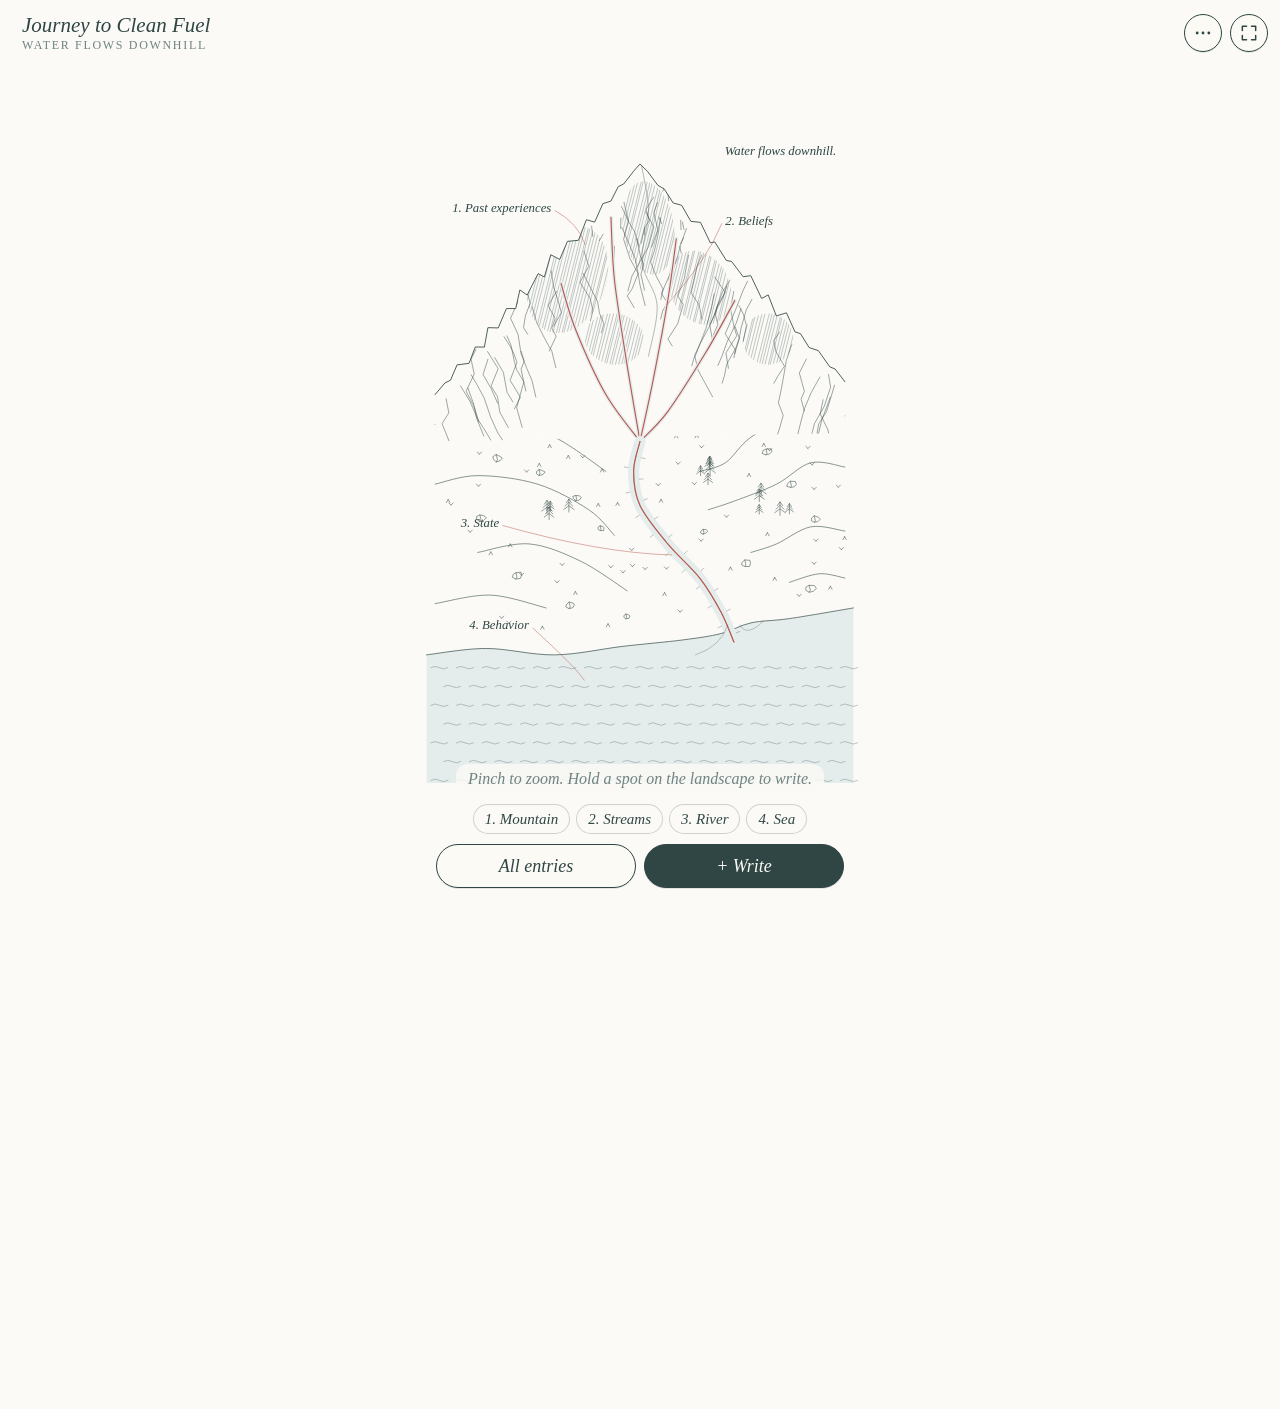
==== journey/index.html @ a3e9f29a "Add Journey to Clean Fuel: zoomable landscape journal for uncovering dirty fuel A new iPhone web app" ====
<!doctype html>
<html lang="en">
<head>
<meta charset="utf-8">
<meta name="viewport" content="width=device-width, initial-scale=1, maximum-scale=1, viewport-fit=cover, user-scalable=no">
<title>Journey to Clean Fuel</title>
<meta name="description" content="One landscape: a mountain, the streams, the river, the sea. Zoom in, write what is really driving you, zoom back out.">
<meta name="apple-mobile-web-app-capable" content="yes">
<meta name="mobile-web-app-capable" content="yes">
<meta name="apple-mobile-web-app-status-bar-style" content="default">
<meta name="apple-mobile-web-app-title" content="Clean Fuel">
<meta name="theme-color" content="#fbfaf6">
<link rel="manifest" href="manifest.webmanifest">
<link rel="apple-touch-icon" href="icons/icon-180.png">
<link rel="icon" type="image/png" href="icons/icon-192.png">
<style>
  :root {
    --paper: #fbfaf6;
    --ink: #2f4644;
    --ink-soft: #6f8382;
    --line: rgba(47,70,68,.22);
    --red: #b7584e;
    --teal: #3f8a86;
    --sea: #e4ecec;
    --card: rgba(251,250,246,.92);
    --safe-top: env(safe-area-inset-top, 0px);
    --safe-bottom: env(safe-area-inset-bottom, 0px);
    --serif: "Iowan Old Style", "Palatino Linotype", Palatino, "Book Antiqua", Georgia, "Times New Roman", serif;
    --ui: -apple-system, BlinkMacSystemFont, "SF Pro Text", "Segoe UI", Roboto, Helvetica, Arial, sans-serif;
  }
  * { box-sizing: border-box; -webkit-tap-highlight-color: transparent; }
  html, body { margin: 0; height: 100%; overflow: hidden; }
  body {
    background: var(--paper); color: var(--ink);
    font: 15px/1.35 var(--ui);
    -webkit-font-smoothing: antialiased;
    overscroll-behavior: none;
    position: fixed; inset: 0;
    -webkit-user-select: none; user-select: none;
    -webkit-touch-callout: none;
  }
  button { font: inherit; color: inherit; background: none; border: 0; padding: 0; cursor: pointer; }
  textarea, input { font: inherit; color: inherit; -webkit-user-select: text; user-select: text; }
  .hide { display: none !important; }

  /* ---------- Scene ---------- */
  #scene {
    position: absolute; inset: 0; width: 100%; height: 100%; display: block;
    touch-action: none; background: var(--paper);
  }
  #scene text { font-family: var(--serif); font-style: italic; fill: var(--ink); }
  #scene .ink { stroke: var(--ink); fill: none; stroke-linecap: round; stroke-linejoin: round; }
  #scene .label { font-size: 30px; }
  #scene .motto { font-size: 30px; }
  #scene .note { cursor: pointer; }
  #scene .note text { font-size: 22px; paint-order: stroke; stroke: var(--paper); stroke-width: 6px; stroke-linejoin: round; }
  #scene .note .leader { stroke: var(--red); fill: none; stroke-width: 1.4; opacity: .8; }
  #scene .note .dot { stroke: var(--ink); stroke-width: 1.6; fill: var(--paper); }
  #scene .note.dirty .dot { fill: var(--red); stroke: var(--red); }
  #scene .note.clean .dot { fill: var(--teal); stroke: var(--teal); }
  #scene .note.lit text { fill: var(--red); }
  #scene .note.lit .dot { r: 9; }
  #scene .note .hit { fill: transparent; stroke: none; }
  #scene .ghost { pointer-events: none; }
  #scene .ghost circle { fill: none; stroke: var(--red); stroke-width: 2; stroke-dasharray: 4 4; }

  /* ---------- Chrome ---------- */
  .top {
    position: absolute; left: 0; right: 0; top: 0; z-index: 5;
    padding: calc(var(--safe-top) + 8px) 12px 8px;
    display: flex; align-items: center; justify-content: space-between; gap: 8px;
    pointer-events: none;
  }
  .top > * { pointer-events: auto; }
  .title {
    font-family: var(--serif); font-style: italic; font-size: 21px; line-height: 1.1; color: var(--ink);
    padding: 6px 10px; border-radius: 10px; background: rgba(251,250,246,.75);
  }
  .title small { display: block; font-size: 12px; font-style: normal; letter-spacing: .14em; text-transform: uppercase; color: var(--ink-soft); margin-top: 2px; }
  .pill {
    display: inline-flex; align-items: center; justify-content: center; gap: 6px;
    height: 38px; padding: 0 14px; border-radius: 19px;
    background: var(--card); border: 1px solid var(--ink);
    font-family: var(--serif); font-style: italic; font-size: 17px; line-height: 1; color: var(--ink);
    box-shadow: 0 1px 0 rgba(47,70,68,.12);
    white-space: nowrap;
  }
  .pill:active { transform: translateY(1px); }
  .pill.round { width: 38px; padding: 0; }
  .pill svg { width: 20px; height: 20px; display: block; }
  .pill.primary { background: var(--ink); color: var(--paper); }
  .pill.red { background: var(--red); border-color: var(--red); color: #fff; }
  .right { display: flex; gap: 8px; }

  .bottom {
    position: absolute; left: 0; right: 0; bottom: 0; z-index: 5;
    padding: 8px 12px calc(var(--safe-bottom) + 12px);
    display: flex; flex-direction: column; gap: 10px; align-items: center;
    pointer-events: none;
  }
  .bottom > * { pointer-events: auto; }
  .hint {
    font-family: var(--serif); font-style: italic; font-size: 16px; color: var(--ink-soft);
    background: rgba(251,250,246,.85); padding: 4px 12px; border-radius: 12px; pointer-events: none;
    text-align: center; transition: opacity .3s;
  }
  .hint.red { color: var(--red); }
  .levels { display: flex; gap: 6px; }
  .levels button {
    height: 30px; padding: 0 11px; border-radius: 15px; border: 1px solid var(--line);
    background: var(--card); font-family: var(--serif); font-style: italic; font-size: 15px; color: var(--ink);
  }
  .levels button:active { background: var(--sea); }
  .row { display: flex; gap: 8px; width: 100%; justify-content: center; }
  .pill.wide { flex: 1; max-width: 200px; height: 44px; border-radius: 22px; font-size: 18px; }

  /* Floating "write here" bubble */
  .bubble {
    position: absolute; z-index: 4; transform: translate(-50%, -100%);
    margin-top: -12px; display: none;
  }
  .bubble.show { display: block; }
  .bubble .pill { height: 36px; }

  /* ---------- Sheets ---------- */
  .backdrop { position: absolute; inset: 0; z-index: 10; background: rgba(47,70,68,.28); display: none; }
  .backdrop.open { display: block; }
  .sheet {
    position: absolute; left: 0; right: 0; z-index: 11;
    background: var(--paper); border-top: 1px solid var(--ink);
    border-radius: 20px 20px 0 0;
    padding: 14px 16px calc(var(--safe-bottom) + 16px);
    bottom: var(--kb, 0px);
    transform: translateY(105%); transition: transform .28s cubic-bezier(.2,.8,.2,1), visibility 0s .3s;
    visibility: hidden; pointer-events: none;
    max-height: 86%; overflow: auto; -webkit-overflow-scrolling: touch;
  }
  .sheet.open { transform: none; visibility: visible; pointer-events: auto; transition: transform .28s cubic-bezier(.2,.8,.2,1); }
  .sheet h2 { font-family: var(--serif); font-style: italic; font-weight: 400; font-size: 26px; margin: 0 0 2px; }
  .sheet .sub { color: var(--ink-soft); margin: 0 0 12px; font-size: 14px; }
  .prompt {
    display: flex; gap: 8px; align-items: flex-start;
    background: var(--sea); border-radius: 12px; padding: 10px 12px; margin-bottom: 10px;
    font-family: var(--serif); font-style: italic; font-size: 18px; line-height: 1.25;
  }
  .prompt span { flex: 1; }
  .prompt button { font-size: 20px; line-height: 1; padding: 0 2px; color: var(--ink-soft); font-style: normal; }
  .sheet textarea {
    width: 100%; border: 1px solid var(--ink); border-radius: 12px; background: #fff;
    padding: 10px 12px; font-family: var(--serif); font-style: italic; font-size: 20px; line-height: 1.3;
    min-height: 120px; outline: none; resize: none;
  }
  .sheet textarea:focus { border-color: var(--red); }
  .seg { display: flex; gap: 6px; margin-top: 10px; flex-wrap: wrap; }
  .seg button {
    flex: 1 1 auto; border: 1px solid var(--line); border-radius: 12px; padding: 8px 6px;
    font-family: var(--serif); font-style: italic; font-size: 15px; color: var(--ink-soft); background: #fff;
  }
  .seg button small { display: block; font-size: 11px; font-style: normal; letter-spacing: .08em; text-transform: uppercase; }
  .seg button.on { border-color: var(--ink); color: var(--ink); background: var(--sea); }
  .seg button.on.dirty { background: var(--red); border-color: var(--red); color: #fff; }
  .seg button.on.clean { background: var(--teal); border-color: var(--teal); color: #fff; }
  .seglabel { font-size: 12px; letter-spacing: .1em; text-transform: uppercase; color: var(--ink-soft); margin-top: 12px; }
  .sheet .actions { display: flex; gap: 8px; margin-top: 14px; }
  .sheet .actions .pill { flex: 1; height: 44px; border-radius: 22px; }
  .sheet .danger { color: var(--red); border-color: var(--red); flex: 0 0 auto !important; padding: 0 16px; }

  .notes-list { list-style: none; margin: 0; padding: 0; }
  .notes-list li { border-bottom: 1px solid var(--line); }
  .notes-list button { display: flex; gap: 10px; width: 100%; text-align: left; padding: 10px 0; align-items: flex-start; }
  .notes-list .dot { width: 10px; height: 10px; border-radius: 5px; margin-top: 7px; flex: 0 0 auto; border: 1.5px solid var(--ink); }
  .notes-list .dot.dirty { background: var(--red); border-color: var(--red); }
  .notes-list .dot.clean { background: var(--teal); border-color: var(--teal); }
  .notes-list .t { font-family: var(--serif); font-style: italic; font-size: 18px; line-height: 1.25; white-space: pre-wrap; }
  .notes-list .m { font-size: 12px; color: var(--ink-soft); margin-top: 2px; }
  .empty { color: var(--ink-soft); padding: 20px 0; text-align: center; font-family: var(--serif); font-style: italic; font-size: 18px; }
  .menu button.item { display: block; width: 100%; text-align: left; padding: 14px 4px; font-size: 17px; border-bottom: 1px solid var(--line); }
  .menu button.item:last-of-type { border-bottom: 0; }

  .signs label { display: flex; gap: 12px; align-items: flex-start; padding: 12px 0; border-bottom: 1px solid var(--line); font-size: 15px; line-height: 1.35; }
  .signs input { width: 22px; height: 22px; margin: 1px 0 0; flex: 0 0 auto; accent-color: var(--red); }
  .signs .score { font-family: var(--serif); font-style: italic; font-size: 22px; margin: 12px 0 2px; }
  .how p { margin: 0 0 10px; line-height: 1.45; }
  .how b { font-weight: 600; }
</style>
</head>
<body>

<svg id="scene" xmlns="http://www.w3.org/2000/svg" preserveAspectRatio="none"></svg>

<div class="top">
  <div class="title">Journey to Clean Fuel<small>Water flows downhill</small></div>
  <div class="right">
    <button class="pill round" id="btnMenu" aria-label="More">
      <svg viewBox="0 0 24 24" fill="currentColor"><circle cx="5" cy="12" r="1.7"/><circle cx="12" cy="12" r="1.7"/><circle cx="19" cy="12" r="1.7"/></svg>
    </button>
    <button class="pill round" id="btnFit" aria-label="Zoom out to the whole landscape">
      <svg viewBox="0 0 24 24" fill="none" stroke="currentColor" stroke-width="1.8" stroke-linecap="round" stroke-linejoin="round"><path d="M9 4H4v5M15 4h5v5M9 20H4v-5M15 20h5v-5"/></svg>
    </button>
  </div>
</div>

<div class="bubble" id="bubble"><button class="pill red" id="bubbleWrite">+ Write here</button></div>

<div class="bottom">
  <div class="hint" id="hint">Pinch to zoom. Hold a spot to write there.</div>
  <div class="levels">
    <button data-go="past">1. Mountain</button>
    <button data-go="belief">2. Streams</button>
    <button data-go="state">3. River</button>
    <button data-go="behavior">4. Sea</button>
  </div>
  <div class="row">
    <button class="pill wide" id="btnList">All entries</button>
    <button class="pill wide primary" id="btnAdd">+ Write</button>
  </div>
</div>

<div class="backdrop" id="backdrop"></div>

<!-- Note sheet -->
<div class="sheet" id="noteSheet">
  <h2 id="noteTitle">New entry</h2>
  <p class="sub" id="noteSub"></p>
  <div class="prompt"><span id="promptText"></span><button id="promptNext" aria-label="Another question">↻</button></div>
  <textarea id="noteText" placeholder="Write what is really going on…" rows="4"></textarea>
  <div class="seglabel">Which level is this?</div>
  <div class="seg" id="levelSeg">
    <button data-level="past">Mountain<small>Past</small></button>
    <button data-level="belief">Stream<small>Belief</small></button>
    <button data-level="state">River<small>State</small></button>
    <button data-level="behavior">Sea<small>Behavior</small></button>
  </div>
  <div class="seglabel">What kind of fuel?</div>
  <div class="seg" id="fuelSeg">
    <button data-fuel="dirty" class="dirty">Dirty</button>
    <button data-fuel="clean" class="clean">Clean</button>
    <button data-fuel="">Not sure yet</button>
  </div>
  <div class="actions">
    <button class="pill danger hide" id="noteDelete">Delete</button>
    <button class="pill" id="noteCancel">Cancel</button>
    <button class="pill primary" id="noteSave">Save</button>
  </div>
</div>

<!-- All entries -->
<div class="sheet" id="listSheet">
  <h2>All entries</h2>
  <p class="sub">Newest first. Tap one to zoom to it on the landscape.</p>
  <ul class="notes-list" id="notesList"></ul>
</div>

<!-- Six signs -->
<div class="sheet signs" id="signsSheet">
  <h2>Six signs of dirty fuel</h2>
  <p class="sub">Be honest. Nobody is watching.</p>
  <div id="signsList"></div>
  <div class="score" id="signsScore"></div>
  <p class="sub">Forget the number. One of these hitting hard can matter more than four hitting slightly. Ask yourself: am I running on dirty fuel? Notice the first answer that comes up.</p>
</div>

<!-- How to use -->
<div class="sheet how" id="howSheet">
  <h2>How this works</h2>
  <p>This is one landscape. <b>Water flows downhill.</b></p>
  <p><b>1. The mountain</b> is your past experiences, as they live in you now. The highest points are childhood.</p>
  <p><b>2. The streams</b> are your beliefs: the conclusions a younger you drew about what you are worth, what is safe, and what you must do to deserve love, respect, approval or security.</p>
  <p><b>3. The river</b> is your state: how it actually feels, day to day, to be you.</p>
  <p><b>4. The sea</b> is your behavior: what the fuel makes you do, and what you can never quite make yourself do.</p>
  <p>Most people stand by the sea with a bucket. Deeper change happens upstream. Start where you feel it (the river), then trace it up to the belief, then to the moment on the mountain where that belief first made sense.</p>
  <p><b>Using the app:</b> pinch to zoom, drag to look around, hold a spot to write there. Tap an entry to edit it. Tap 1, 2, 3, 4 at the bottom to fly to each level. Everything stays on your phone.</p>
</div>

<!-- Menu -->
<div class="sheet menu" id="menuSheet">
  <h2>Journey to Clean Fuel</h2>
  <button class="item" id="menuSigns">Six signs check-in</button>
  <button class="item" id="menuHow">How this works</button>
  <button class="item" id="menuBackup">Back up entries to a file</button>
  <button class="item" id="menuRestore">Restore from a backup</button>
  <button class="item" id="menuReset">Clear the landscape</button>
  <input type="file" id="restoreFile" accept="application/json,.json" class="hide">
</div>

<script>
(() => {
  'use strict';
  const $ = id => document.getElementById(id);
  const NS = 'http://www.w3.org/2000/svg';
  const svg = $('scene');
  const KEY = 'journey-clean-fuel-v1';
  const W = 1000, H = 1600;   // scene units

  // ---------- Content ----------
  const LEVELS = {
    past:     { n: 1, name: 'Past experiences', place: 'On the mountain' },
    belief:   { n: 2, name: 'Beliefs',          place: 'In a stream' },
    state:    { n: 3, name: 'State',            place: 'In the river' },
    behavior: { n: 4, name: 'Behavior',         place: 'In the sea' }
  };
  const PROMPTS = {
    past: [
      'What happened? Just the facts, the way a camera would have seen it.',
      'What did the younger you decide that moment meant?',
      'Who was there, and what did you need from them?',
      'In your home, what kind of person got the most safety, praise or connection?',
      'When did achievement first become the thing that got you noticed?',
      'What did you have to become when things felt unstable?',
      'What did that moment seem to say about you?'
    ],
    belief: [
      'Finish the sentence: I am only worthy when…',
      'What rule did you learn about how to stay safe?',
      'What do you believe you have to do to deserve love or respect?',
      'Finish the sentence: If I stop, then…',
      'Which feels true in your body: my value is what I produce, being impressive is safer than being me, if I am not in control I am not safe, love is something I earn?',
      'Where did this belief first make sense? Follow it up the mountain.',
      'Is this a fact, or a conclusion a child drew?'
    ],
    state: [
      'How does it actually feel right now? Where does it live in your body?',
      'What water are you standing in today: pressure, anxiety, shame, flatness, drive?',
      'Did your mood follow your results today?',
      'Could you switch off? What kept running?',
      'Someone in your world won this week. What happened in your chest?',
      'What feeling are you working hard not to feel?',
      'If you stopped fighting this feeling and let it be here, what would it do?'
    ],
    behavior: [
      'What did the fuel make you do today?',
      'What did you avoid by being productive?',
      'What did you do today that you did not need to do?',
      'What could you never quite make yourself do?',
      'You hit a target. How long did it feel good for, and what did you do next?',
      'What would you have done differently if you already felt enough?',
      'Which belief upstream is this behavior protecting?'
    ]
  };
  const SIGNS = [
    'My emotional state is heavily dictated by my external results.',
    'I find it really difficult to psychologically switch off.',
    'I self-sabotage through productive procrastination.',
    'Achievement never creates deep, lasting satisfaction. The goalposts move.',
    'Other people’s success makes something in me tighten.',
    'There is an underlying sense of emptiness despite the success.'
  ];

  // ---------- State ----------
  let data = load();
  function load() {
    try {
      const d = JSON.parse(localStorage.getItem(KEY) || 'null');
      if (d && Array.isArray(d.notes)) return d;
    } catch (e) {}
    return { notes: [], signs: [] };
  }
  function save() { try { localStorage.setItem(KEY, JSON.stringify(data)); } catch (e) {} }
  const uid = () => Date.now().toString(36) + Math.random().toString(36).slice(2, 7);

  // ---------- Helpers ----------
  function el(name, attrs, parent) {
    const e = document.createElementNS(NS, name);
    for (const k in attrs) e.setAttribute(k, attrs[k]);
    if (parent) parent.appendChild(e);
    return e;
  }
  function rng(seed) { // mulberry32
    let a = seed >>> 0;
    return () => { a |= 0; a = a + 0x6D2B79F5 | 0; let t = Math.imul(a ^ a >>> 15, 1 | a); t = t + Math.imul(t ^ t >>> 7, 61 | t) ^ t; return ((t ^ t >>> 14) >>> 0) / 4294967296; };
  }
  const R = rng(20261101);
  const rand = (a, b) => a + (b - a) * R();
  const f1 = n => Math.round(n * 10) / 10;
  // Catmull-Rom spline through points -> smooth cubic path
  function spline(pts) {
    if (pts.length < 2) return '';
    let d = `M${f1(pts[0][0])} ${f1(pts[0][1])}`;
    for (let i = 0; i < pts.length - 1; i++) {
      const p0 = pts[i - 1] || pts[i], p1 = pts[i], p2 = pts[i + 1], p3 = pts[i + 2] || p2;
      const c1 = [p1[0] + (p2[0] - p0[0]) / 6, p1[1] + (p2[1] - p0[1]) / 6];
      const c2 = [p2[0] - (p3[0] - p1[0]) / 6, p2[1] - (p3[1] - p1[1]) / 6];
      d += ` C${f1(c1[0])} ${f1(c1[1])} ${f1(c2[0])} ${f1(c2[1])} ${f1(p2[0])} ${f1(p2[1])}`;
    }
    return d;
  }
  const poly = pts => pts.map((p, i) => (i ? 'L' : 'M') + f1(p[0]) + ' ' + f1(p[1])).join('');
  function inPoly(x, y, pts) {
    let inside = false;
    for (let i = 0, j = pts.length - 1; i < pts.length; j = i++) {
      const xi = pts[i][0], yi = pts[i][1], xj = pts[j][0], yj = pts[j][1];
      if ((yi > y) !== (yj > y) && x < (xj - xi) * (y - yi) / (yj - yi) + xi) inside = !inside;
    }
    return inside;
  }

  // ---------- Geometry of the landscape ----------
  const PEAK = [500, 150];
  const L_FOOT = [20, 690], R_FOOT = [980, 660];
  function ridge(a, b, n, amp) {
    const pts = [a];
    for (let i = 1; i < n; i++) {
      const t = i / n;
      const x = a[0] + (b[0] - a[0]) * t, y = a[1] + (b[1] - a[1]) * t;
      const j = (i % 2 ? -1 : 1) * rand(amp * .3, amp) * (0.4 + 0.6 * Math.sin(Math.PI * t));
      pts.push([x + rand(-6, 6), y + j]);
    }
    pts.push(b);
    return pts;
  }
  const leftRidge = ridge(L_FOOT, PEAK, 26, 18);
  const rightRidge = ridge(PEAK, R_FOOT, 24, 18);
  const mountain = leftRidge.concat(rightRidge.slice(1));
  const mountainPoly = mountain.concat([[980, 780], [20, 800]]);

  const CONF = [500, 800];
  const STREAMS = [
    [[315, 430], [350, 540], [420, 690], CONF],
    [[432, 275], [440, 420], [468, 610], CONF],
    [[585, 325], [565, 470], [530, 660], CONF],
    [[722, 470], [655, 590], [565, 730], CONF]
  ];
  const RIVER = [CONF, [485, 870], [500, 950], [565, 1040], [640, 1120], [690, 1200], [720, 1270]];
  const SHORE = [[0, 1300], [140, 1285], [300, 1300], [460, 1280], [600, 1265], [690, 1250], [760, 1225], [850, 1215], [1000, 1190]];
  const seaPoly = SHORE.concat([[1000, H], [0, H]]);

  // sampled points for distance tests
  function samplePath(d, n) {
    const p = el('path', { d });
    const len = p.getTotalLength(), out = [];
    for (let i = 0; i <= n; i++) { const q = p.getPointAtLength(len * i / n); out.push([q.x, q.y]); }
    return out;
  }
  function distToPts(x, y, pts) {
    let m = 1e9;
    for (const p of pts) { const d = Math.hypot(p[0] - x, p[1] - y); if (d < m) m = d; }
    return m;
  }
  let streamPts = [], riverPts = [];

  function levelAt(x, y) {
    if (inPoly(x, y, seaPoly)) return 'behavior';
    const ds = distToPts(x, y, streamPts), dr = distToPts(x, y, riverPts);
    if (dr < 70 && dr <= ds) return 'state';
    if (ds < 60) return 'belief';
    if (inPoly(x, y, mountainPoly)) return 'past';
    if (y > 1100) return 'behavior';
    return dr < ds ? 'state' : 'belief';
  }

  // ---------- Draw the landscape ----------
  const gWorld = el('g', { id: 'world' }, svg);
  const gLand = el('g', {}, gWorld);
  const gNotes = el('g', { id: 'notes' }, gWorld);
  const gGhost = el('g', { class: 'ghost' }, gWorld);

  function drawLandscape() {
    const defs = el('defs', {}, gLand);
    const clip = el('clipPath', { id: 'mclip' }, defs);
    el('path', { d: poly(mountainPoly) + 'Z' }, clip);

    // Sea
    el('path', { d: spline(SHORE) + ` L${W} ${H} L0 ${H} Z`, fill: 'var(--sea)', stroke: 'none' }, gLand);
    el('path', { d: spline(SHORE), class: 'ink', 'stroke-width': 1.6 }, gLand);
    const gw = el('g', { class: 'ink', 'stroke-width': 1.1, opacity: .6 }, gLand);
    for (let y = 1330; y < H; y += 44) {
      for (let x = ((y / 44) | 0) % 2 ? 40 : 10; x < W; x += 60) {
        if (y < 1320 || inPoly(x + 20, y, seaPoly)) el('path', { d: `M${x} ${y} q10 -6 20 0 t20 0` }, gw);
      }
    }

    // Foothill contours
    const gc = el('g', { class: 'ink', 'stroke-width': 1.3 }, gLand);
    const contours = [
      [[20, 760], [160, 740], [300, 790], [420, 870]],
      [[20, 900], [120, 880], [260, 900], [380, 960], [440, 1020]],
      [[120, 1060], [240, 1040], [360, 1080], [470, 1150]],
      [[20, 1180], [150, 1160], [280, 1190]],
      [[980, 740], [860, 740], [760, 790], [700, 850], [640, 870]],
      [[980, 860], [900, 850], [820, 900], [720, 940], [660, 960]],
      [[980, 1010], [900, 1000], [820, 1040], [760, 1060]],
      [[980, 1120], [920, 1110], [850, 1130]]
    ];
    contours.forEach(c => el('path', { d: spline(c) }, gc));

    // Trees, rocks, tufts
    const gd = el('g', { class: 'ink', 'stroke-width': 1.2 }, gLand);
    function tree(x, y, s) {
      el('path', { d: `M${x} ${y} v${-s * 3}` }, gd);
      for (let i = 0; i < 3; i++) {
        const yy = y - s * (0.6 + i * 0.8), w = s * (1.2 - i * 0.3);
        el('path', { d: `M${f1(x - w)} ${f1(yy)} L${x} ${f1(yy - s * 0.9)} L${f1(x + w)} ${f1(yy)}` }, gd);
      }
    }
    function rock(x, y, s) {
      const pts = [];
      for (let i = 0; i < 7; i++) { const a = i / 7 * Math.PI * 2; const r = s * rand(.7, 1.1); pts.push([x + Math.cos(a) * r, y + Math.sin(a) * r * .7]); }
      el('path', { d: poly(pts) + 'Z', fill: 'var(--paper)' }, gd);
      el('path', { d: `M${f1(pts[5][0])} ${f1(pts[5][1])} L${f1(x)} ${f1(y + s * .3)} L${f1(pts[2][0])} ${f1(pts[2][1])}` }, gd);
    }
    function tuft(x, y, up) {
      el('path', { d: up ? `M${x} ${y} l-5 -5 M${x} ${y} l5 -5` : `M${x} ${y} l-4 7 M${x} ${y} l4 7` }, gd);
    }
    const clusters = [[110, 760, 9], [220, 740, 7], [860, 700, 8], [920, 730, 6], [640, 880, 5], [300, 980, 4], [820, 950, 5]];
    clusters.forEach(([cx, cy, n]) => { for (let i = 0; i < n; i++) tree(f1(cx + rand(-45, 45)), f1(cy + rand(-24, 24)), rand(7, 11)); });
    const rockSpots = [[160, 830], [250, 870], [340, 940], [410, 1010], [120, 980], [200, 1120], [330, 1180], [480, 1210], [780, 820], [860, 900], [920, 980], [760, 1090], [880, 1150], [640, 1010]];
    rockSpots.forEach(([x, y]) => rock(x + rand(-20, 20), y + rand(-10, 10), rand(8, 13)));
    for (let i = 0; i < 70; i++) {
      const x = rand(20, 980), y = rand(720, 1240);
      if (inPoly(x, y, seaPoly) || distToPts(x, y, riverPts) < 40) continue;
      tuft(f1(x), f1(y), R() > .35);
    }

    // Mountain body (white fill hides what is behind it)
    const gm = el('g', { 'clip-path': 'url(#mclip)' }, gLand);
    el('path', { d: poly(mountainPoly) + 'Z', fill: 'var(--paper)', stroke: 'none' }, gm);
    // hatching patches on the faces
    const patches = [
      { cx: 330, cy: 420, rx: 90, ry: 130, rot: 20 },
      { cx: 520, cy: 300, rx: 60, ry: 110, rot: -8 },
      { cx: 640, cy: 440, rx: 70, ry: 90, rot: -25 },
      { cx: 440, cy: 560, rx: 70, ry: 60, rot: 10 },
      { cx: 800, cy: 560, rx: 60, ry: 60, rot: -30 }
    ];
    patches.forEach((p, i) => {
      const id = 'hp' + i;
      const c = el('clipPath', { id }, defs);
      el('ellipse', { cx: p.cx, cy: p.cy, rx: p.rx, ry: p.ry, transform: `rotate(${p.rot} ${p.cx} ${p.cy})` }, c);
      const g = el('g', { 'clip-path': `url(#${id})`, class: 'ink', 'stroke-width': .9, opacity: .75 }, gm);
      const span = Math.max(p.rx, p.ry) * 1.4;
      for (let x = p.cx - span; x < p.cx + span; x += 7) {
        const dx = rand(-2, 2);
        el('line', { x1: f1(x + dx), y1: f1(p.cy - span), x2: f1(x + dx - span * .5), y2: f1(p.cy + span) }, g);
      }
    });
    // rock facet lines
    const gf = el('g', { class: 'ink', 'stroke-width': 1.1 }, gm);
    for (let i = 0; i < 46; i++) {
      const side = R() > .5 ? 1 : -1;
      const t = rand(.05, .95);
      const base = side < 0 ? leftRidge : rightRidge;
      const idx = Math.min(base.length - 1, Math.floor(t * base.length));
      let x = base[idx][0] + rand(-30, 30), y = base[idx][1] + rand(10, 120);
      const pts = [[x, y]];
      const steps = 2 + Math.floor(rand(1, 6));
      for (let s = 0; s < steps; s++) {
        const ang = Math.PI / 2 + side * rand(.15, .6) * (R() > .25 ? 1 : -1);
        const len = rand(18, 48);
        x += Math.cos(ang) * len; y += Math.sin(ang) * len;
        pts.push([x, y]);
      }
      el('path', { d: poly(pts) }, gf);
    }
    // short near-peak strokes
    for (let i = 0; i < 18; i++) {
      const x = PEAK[0] + rand(-120, 120), y = PEAK[1] + rand(30, 200);
      el('path', { d: `M${f1(x)} ${f1(y)} l${f1(rand(-14, 14))} ${f1(rand(10, 26))}` }, gf);
    }
    // outline
    el('path', { d: poly(mountain), class: 'ink', 'stroke-width': 2 }, gLand);
    // secondary ridge from peak down the front
    el('path', { d: spline([[PEAK[0] + 4, PEAK[1] + 6], [520, 260], [505, 380], [540, 480], [520, 600]]), class: 'ink', 'stroke-width': 1.2, opacity: .7 }, gLand);

    // Streams and river: pale bed under a red line
    const gs = el('g', { fill: 'none', 'stroke-linecap': 'round' }, gLand);
    STREAMS.forEach(s => {
      const d = spline(s);
      el('path', { d, stroke: 'var(--sea)', 'stroke-width': 9 }, gs);
      el('path', { d, stroke: 'var(--red)', 'stroke-width': 2.6 }, gs);
    });
    const rd = spline(RIVER);
    el('path', { d: rd, stroke: 'var(--sea)', 'stroke-width': 26 }, gs);
    el('path', { d: rd, stroke: 'var(--ink)', 'stroke-width': 1.3, opacity: .55 }, gs);
    el('path', { d: rd, stroke: 'var(--red)', 'stroke-width': 2.8 }, gs);
    // bank ticks
    const gt = el('g', { class: 'ink', 'stroke-width': 1, opacity: .7 }, gLand);
    const rp = samplePath(rd, 60);
    for (let i = 4; i < rp.length - 2; i += 3) {
      const a = rp[i - 1], b = rp[i + 1];
      const dx = b[0] - a[0], dy = b[1] - a[1], L = Math.hypot(dx, dy) || 1;
      const nx = -dy / L, ny = dx / L;
      const side = i % 2 ? 1 : -1;
      const x = rp[i][0] + nx * 13 * side, y = rp[i][1] + ny * 13 * side;
      el('line', { x1: f1(x), y1: f1(y), x2: f1(x + nx * 9 * side), y2: f1(y + ny * 9 * side) }, gt);
    }
    // mouth widening into the sea
    const m = RIVER[RIVER.length - 1];
    el('path', { d: `M${m[0] - 14} ${m[1] - 40} Q${m[0] - 30} ${m[1] + 10} ${m[0] - 90} ${m[1] + 30}`, class: 'ink', 'stroke-width': 1.2, opacity: .55 }, gLand);
    el('path', { d: `M${m[0] + 14} ${m[1] - 40} Q${m[0] + 30} ${m[1] - 10} ${m[0] + 70} ${m[1] - 50}`, class: 'ink', 'stroke-width': 1.2, opacity: .55 }, gLand);

    // Labels with leader lines
    const gl = el('g', {}, gLand);
    function label(text, x, y, anchor, to, bend) {
      const t = el('text', { x, y, 'text-anchor': anchor, class: 'label' }, gl);
      t.textContent = text;
      const bb = t.getBBox();
      const fromRight = to[0] > bb.x + bb.width / 2;
      const sx = fromRight ? bb.x + bb.width + 8 : bb.x - 8;
      const sy = bb.y + bb.height * .72;
      const mx = (sx + to[0]) / 2 + bend[0], my = (sy + to[1]) / 2 + bend[1];
      el('path', { d: `M${f1(sx)} ${f1(sy)} Q${f1(mx)} ${f1(my)} ${to[0]} ${to[1]}`, stroke: 'var(--red)', fill: 'none', 'stroke-width': 1.3, opacity: .85 }, gl);
    }
    const sp = i => [Math.round(streamPts[i][0]), Math.round(streamPts[i][1])];
    label('1. Past experiences', 60, 262, 'start', [372, 340], [20, -10]);
    label('2. Beliefs', 700, 292, 'start', sp(2 * 41 + 13), [30, -10]);
    label('3. State', 80, 1000, 'start', [Math.round(riverPts[22][0]) - 14, Math.round(riverPts[22][1])], [30, 30]);
    label('4. Behavior', 100, 1240, 'start', [370, 1360], [40, 30]);
    const motto = el('text', { x: 960, y: 128, 'text-anchor': 'end', class: 'motto' }, gl);
    motto.textContent = 'Water flows downhill.';
  }

  // sample streams/river first (needed by levelAt and labels)
  STREAMS.forEach(s => { streamPts = streamPts.concat(samplePath(spline(s), 40)); });
  riverPts = samplePath(spline(RIVER), 40);
  drawLandscape();

  // ---------- Notes on the map ----------
  function wrap(text, max) {
    const words = text.replace(/\s+/g, ' ').trim().split(' ');
    const lines = []; let cur = '';
    for (const w of words) {
      if ((cur + ' ' + w).trim().length > max && cur) { lines.push(cur); cur = w; }
      else cur = (cur + ' ' + w).trim();
      if (lines.length === 3) break;
    }
    if (lines.length < 3 && cur) lines.push(cur);
    const used = lines.join(' ').length;
    if (used < text.replace(/\s+/g, ' ').trim().length) lines[lines.length - 1] = lines[lines.length - 1].replace(/\.*$/, '') + '…';
    return lines;
  }
  function renderNotes() {
    gNotes.innerHTML = '';
    data.notes.forEach(n => {
      const g = el('g', { class: 'note' + (n.fuel ? ' ' + n.fuel : ''), 'data-id': n.id }, gNotes);
      const right = n.x < W * .62;
      const below = n.y < 110;
      const tx = n.x + (right ? 46 : -46), ty = n.y + (below ? 44 : -30);
      const lines = wrap(n.text || '…', 22);
      const t = el('text', { x: f1(tx), y: f1(ty), 'text-anchor': right ? 'start' : 'end' }, g);
      lines.forEach((ln, i) => { const s = el('tspan', { x: f1(tx), dy: i ? 24 : 0 }, t); s.textContent = ln; });
      const ex = right ? tx - 6 : tx + 6, ey = ty - 7;
      el('path', { class: 'leader', d: `M${f1(n.x)} ${f1(n.y)} Q${f1((n.x + ex) / 2 + (right ? -10 : 10))} ${f1(ey + (below ? -8 : 8))} ${f1(ex)} ${f1(ey)}` }, g);
      el('circle', { class: 'dot', cx: n.x, cy: n.y, r: 5.5 }, g);
      // generous invisible hit area
      const bw = Math.max(...lines.map(l => l.length)) * 11 + 20, bh = lines.length * 24 + 16;
      el('rect', { class: 'hit', x: right ? tx - 8 : tx - bw + 8, y: ty - 24, width: bw, height: bh }, g);
      el('circle', { class: 'hit', cx: n.x, cy: n.y, r: 26 }, g);
    });
  }

  // ---------- View: zoom and pan ----------
  const view = { x: 0, y: 0, w: W, h: H };
  let cw = 1, ch = 1;        // css px
  let minScale = .1, maxScale = 6;
  function applyView() { svg.setAttribute('viewBox', `${view.x} ${view.y} ${view.w} ${view.h}`); }
  function scale() { return cw / view.w; }
  function clampView() {
    const s = Math.min(maxScale, Math.max(minScale, scale()));
    view.w = cw / s; view.h = ch / s;
    const mx = view.w * .6, my = view.h * .6;
    view.x = Math.min(W + mx - view.w, Math.max(-mx, view.x));
    view.y = Math.min(H + my - view.h, Math.max(-my, view.y));
  }
  function fitView() {
    const s = Math.min(cw / (W + 40), (ch - 200) / (H + 40));
    return { w: cw / s, h: ch / s, x: (W - cw / s) / 2, y: (H - ch / s) / 2 + 20 };
  }
  function resize() {
    const r = svg.getBoundingClientRect();
    const oldScale = scale(), cx = view.x + view.w / 2, cy = view.y + view.h / 2;
    cw = r.width || 1; ch = r.height || 1;
    minScale = Math.min(cw / (W + 40), (ch - 200) / (H + 40));
    const s = Math.max(minScale, oldScale);
    view.w = cw / s; view.h = ch / s; view.x = cx - view.w / 2; view.y = cy - view.h / 2;
    clampView(); applyView();
  }
  function toScene(px, py) { return [view.x + px / cw * view.w, view.y + py / ch * view.h]; }
  function toScreen(x, y) { return [(x - view.x) / view.w * cw, (y - view.y) / view.h * ch]; }
  function zoomAt(px, py, factor) {
    const [sx, sy] = toScene(px, py);
    const s = Math.min(maxScale, Math.max(minScale, scale() * factor));
    view.w = cw / s; view.h = ch / s;
    view.x = sx - px / cw * view.w; view.y = sy - py / ch * view.h;
    clampView(); applyView();
  }
  let anim = null;
  function flyTo(target, ms) {
    if (anim) cancelAnimationFrame(anim);
    const from = { ...view }, t0 = performance.now();
    const ease = t => 1 - Math.pow(1 - t, 3);
    const step = now => {
      const t = Math.min(1, (now - t0) / (ms || 500)), k = ease(t);
      view.x = from.x + (target.x - from.x) * k; view.y = from.y + (target.y - from.y) * k;
      view.w = from.w + (target.w - from.w) * k; view.h = from.h + (target.h - from.h) * k;
      applyView();
      if (t < 1) anim = requestAnimationFrame(step); else anim = null;
    };
    anim = requestAnimationFrame(step);
  }
  function viewAround(cx, cy, s) {
    s = Math.min(maxScale, Math.max(minScale, s));
    const v = { w: cw / s, h: ch / s }; v.x = cx - v.w / 2; v.y = cy - v.h / 2;
    const mx = v.w * .6, my = v.h * .6;
    v.x = Math.min(W + mx - v.w, Math.max(-mx, v.x)); v.y = Math.min(H + my - v.h, Math.max(-my, v.y));
    return v;
  }
  const REGIONS = {
    past: { cx: 500, cy: 400, z: 1.9 },
    belief: { cx: 520, cy: 580, z: 2.1 },
    state: { cx: 580, cy: 1010, z: 2.3 },
    behavior: { cx: 500, cy: 1380, z: 2.2 }
  };
  function goRegion(k) {
    const r = REGIONS[k];
    flyTo(viewAround(r.cx, r.cy, minScale * r.z), 600);
    hideBubble();
  }

  // ---------- Gestures ----------
  const pointers = new Map();
  let gesture = null, lastTap = { t: 0, x: 0, y: 0 }, pressTimer = null, moved = false;
  let placing = false;

  svg.addEventListener('pointerdown', e => {
    if (e.button !== 0 && e.pointerType === 'mouse') return;
    svg.setPointerCapture(e.pointerId);
    pointers.set(e.pointerId, { x: e.clientX, y: e.clientY, sx: e.clientX, sy: e.clientY, t: performance.now(), target: e.target });
    if (anim) { cancelAnimationFrame(anim); anim = null; }
    moved = false;
    clearTimeout(pressTimer);
    if (pointers.size === 1) {
      gesture = { kind: 'pan', x: e.clientX, y: e.clientY, multi: false };
      pressTimer = setTimeout(() => {
        if (pointers.size === 1 && !moved) {
          const p = pointers.values().next().value;
          if (p.target.closest && p.target.closest('.note')) return;
          if (navigator.vibrate) navigator.vibrate(10);
          gesture.consumed = true;
          const [x, y] = toScene(p.x - svgLeft(), p.y - svgTop());
          openNoteAt(x, y);
        }
      }, 480);
    } else if (pointers.size === 2) {
      const [a, b] = [...pointers.values()];
      gesture = { kind: 'pinch', dist: Math.hypot(a.x - b.x, a.y - b.y), mx: (a.x + b.x) / 2, my: (a.y + b.y) / 2, multi: true };
    }
  });
  const svgLeft = () => 0, svgTop = () => 0;
  svg.addEventListener('pointermove', e => {
    const p = pointers.get(e.pointerId);
    if (!p) return;
    p.x = e.clientX; p.y = e.clientY;
    if (Math.hypot(p.x - p.sx, p.y - p.sy) > 8) { moved = true; clearTimeout(pressTimer); }
    if (!gesture) return;
    if (gesture.kind === 'pan' && pointers.size === 1) {
      const dx = (e.clientX - gesture.x) / scale(), dy = (e.clientY - gesture.y) / scale();
      gesture.x = e.clientX; gesture.y = e.clientY;
      view.x -= dx; view.y -= dy; clampView(); applyView();
      if (moved) hideBubble();
    } else if (gesture.kind === 'pinch' && pointers.size === 2) {
      const [a, b] = [...pointers.values()];
      const dist = Math.hypot(a.x - b.x, a.y - b.y), mx = (a.x + b.x) / 2, my = (a.y + b.y) / 2;
      // pan by midpoint delta, zoom by distance ratio
      view.x -= (mx - gesture.mx) / scale(); view.y -= (my - gesture.my) / scale();
      zoomAt(mx, my, dist / (gesture.dist || dist));
      gesture.dist = dist; gesture.mx = mx; gesture.my = my;
      hideBubble();
    }
  });
  function endPointer(e) {
    const p = pointers.get(e.pointerId);
    if (!p) return;
    pointers.delete(e.pointerId);
    clearTimeout(pressTimer);
    const dt = performance.now() - p.t, dist = Math.hypot(p.x - p.sx, p.y - p.sy);
    if (pointers.size === 0) {
      const wasMulti = gesture && gesture.multi, consumed = gesture && gesture.consumed;
      gesture = null;
      if (!wasMulti && !consumed && dist < 10 && dt < 350 && e.type === 'pointerup') handleTap(p.x, p.y, p.target);
    } else if (pointers.size === 1) {
      const q = pointers.values().next().value;
      gesture = { kind: 'pan', x: q.x, y: q.y, multi: true };
    }
  }
  svg.addEventListener('pointerup', endPointer);
  svg.addEventListener('pointercancel', endPointer);
  svg.addEventListener('wheel', e => { e.preventDefault(); zoomAt(e.clientX, e.clientY, Math.exp(-e.deltaY * .002)); }, { passive: false });
  ['gesturestart', 'gesturechange', 'gestureend'].forEach(t => document.addEventListener(t, e => e.preventDefault()));
  document.addEventListener('dblclick', e => e.preventDefault());

  function handleTap(px, py, target) {
    const now = performance.now();
    const noteG = target.closest ? target.closest('.note') : null;
    if (noteG) { hideBubble(); openNote(noteG.getAttribute('data-id')); lastTap.t = 0; return; }
    const [x, y] = toScene(px, py);
    if (placing) { placing = false; openNoteAt(x, y); return; }
    if (now - lastTap.t < 320 && Math.hypot(px - lastTap.x, py - lastTap.y) < 40) {
      lastTap.t = 0; hideBubble();
      if (scale() > minScale * 4.5) flyTo(fitView(), 500); else flyTo(viewAround(x, y, scale() * 2.2), 380);
      return;
    }
    lastTap = { t: now, x: px, y: py };
    showBubble(x, y);
  }

  // Bubble: "+ Write here"
  const bubble = $('bubble');
  let bubbleAt = null, bubbleTimer = null;
  function showBubble(x, y) {
    bubbleAt = [x, y];
    const [px, py] = toScreen(x, y);
    bubble.style.left = px + 'px'; bubble.style.top = py + 'px';
    bubble.classList.add('show');
    clearTimeout(bubbleTimer); bubbleTimer = setTimeout(hideBubble, 3500);
  }
  function hideBubble() { bubble.classList.remove('show'); bubbleAt = null; }
  $('bubbleWrite').addEventListener('click', () => { if (bubbleAt) openNoteAt(bubbleAt[0], bubbleAt[1]); hideBubble(); });

  // ---------- Sheets ----------
  const backdrop = $('backdrop');
  let openSheet = null;
  function show(id) { hideBubble(); if (openSheet) $(openSheet).classList.remove('open'); openSheet = id; $(id).classList.add('open'); backdrop.classList.add('open'); }
  function closeSheets() { if (openSheet) $(openSheet).classList.remove('open'); openSheet = null; backdrop.classList.remove('open'); $('noteText').blur(); placing = false; setHint(); }
  backdrop.addEventListener('click', closeSheets);

  // keyboard
  if (window.visualViewport) {
    const vv = window.visualViewport;
    const onVV = () => { const kb = Math.max(0, window.innerHeight - vv.height - vv.offsetTop); document.documentElement.style.setProperty('--kb', kb + 'px'); };
    vv.addEventListener('resize', onVV); vv.addEventListener('scroll', onVV);
  }

  // Hint
  const hint = $('hint');
  function setHint(text, red) {
    hint.textContent = text || (data.notes.length ? 'Pinch to zoom. Hold a spot to write there.' : 'Pinch to zoom. Hold a spot on the landscape to write.');
    hint.classList.toggle('red', !!red);
  }

  // ---------- Note editing ----------
  let editing = null; // { id?, x, y, level, fuel }
  let promptIdx = 0;
  const noteText = $('noteText');
  function setLevel(k) {
    editing.level = k;
    [...$('levelSeg').children].forEach(b => b.classList.toggle('on', b.dataset.level === k));
    $('noteSub').textContent = `${LEVELS[k].place} · ${LEVELS[k].n}. ${LEVELS[k].name}`;
    promptIdx = Math.floor(Math.random() * PROMPTS[k].length);
    showPrompt();
  }
  function setFuel(f) {
    editing.fuel = f || '';
    [...$('fuelSeg').children].forEach(b => b.classList.toggle('on', (b.dataset.fuel || '') === editing.fuel));
  }
  function showPrompt() { $('promptText').textContent = PROMPTS[editing.level][promptIdx % PROMPTS[editing.level].length]; }
  $('promptNext').addEventListener('click', () => { promptIdx++; showPrompt(); });
  $('levelSeg').addEventListener('click', e => { const b = e.target.closest('button'); if (b) setLevel(b.dataset.level); });
  $('fuelSeg').addEventListener('click', e => { const b = e.target.closest('button'); if (b) setFuel(b.dataset.fuel); });

  function openNoteAt(x, y) {
    x = Math.round(Math.min(W - 10, Math.max(10, x))); y = Math.round(Math.min(H - 10, Math.max(10, y)));
    editing = { x, y, level: levelAt(x, y), fuel: '' };
    ghost(x, y);
    $('noteTitle').textContent = 'New entry';
    $('noteDelete').classList.add('hide');
    noteText.value = '';
    setLevel(editing.level); setFuel('');
    show('noteSheet');
    setTimeout(() => noteText.focus(), 320);
  }
  function openNote(id) {
    const n = data.notes.find(n => n.id === id);
    if (!n) return;
    editing = { id, x: n.x, y: n.y, level: n.level, fuel: n.fuel || '' };
    ghost(n.x, n.y);
    $('noteTitle').textContent = 'Entry';
    $('noteDelete').classList.remove('hide');
    noteText.value = n.text;
    setLevel(n.level); setFuel(n.fuel);
    show('noteSheet');
  }
  function ghost(x, y) {
    gGhost.innerHTML = '';
    el('circle', { cx: x, cy: y, r: 14 }, gGhost);
    // keep the point visible above the sheet
    const [, py] = toScreen(x, y);
    if (py > ch * .3 || py < 90) {
      const s = Math.max(scale(), minScale * 2.2);
      const v = viewAround(x, y, s);
      // put the point just under the title bar, above the sheet
      v.y = y - v.h * .17;
      flyTo(v, 420);
    }
  }
  $('noteSave').addEventListener('click', () => {
    const text = noteText.value.trim();
    if (!text) { noteText.focus(); return; }
    const now = Date.now();
    if (editing.id) {
      const n = data.notes.find(n => n.id === editing.id);
      Object.assign(n, { text, level: editing.level, fuel: editing.fuel, updated: now });
    } else {
      data.notes.push({ id: uid(), x: editing.x, y: editing.y, text, level: editing.level, fuel: editing.fuel, created: now, updated: now });
    }
    save(); renderNotes(); gGhost.innerHTML = ''; closeSheets();
  });
  $('noteCancel').addEventListener('click', () => { gGhost.innerHTML = ''; closeSheets(); });
  $('noteDelete').addEventListener('click', () => {
    if (!confirm('Delete this entry?')) return;
    data.notes = data.notes.filter(n => n.id !== editing.id);
    save(); renderNotes(); gGhost.innerHTML = ''; closeSheets();
  });

  // ---------- Buttons ----------
  $('btnFit').addEventListener('click', () => { placing = false; setHint(); flyTo(fitView(), 550); hideBubble(); });
  $('btnMenu').addEventListener('click', () => show('menuSheet'));
  document.querySelectorAll('.levels button').forEach(b => b.addEventListener('click', () => goRegion(b.dataset.go)));
  $('btnAdd').addEventListener('click', () => {
    placing = !placing;
    if (placing) setHint('Now tap the spot on the landscape where this belongs.', true); else setHint();
    hideBubble();
  });
  $('btnList').addEventListener('click', () => { renderList(); show('listSheet'); });

  function fmtDate(t) {
    const d = new Date(t);
    return d.toLocaleDateString(undefined, { month: 'short', day: 'numeric' }) + ' · ' + d.toLocaleTimeString(undefined, { hour: 'numeric', minute: '2-digit' });
  }
  function renderList() {
    const ul = $('notesList'); ul.innerHTML = '';
    const notes = [...data.notes].sort((a, b) => b.created - a.created);
    if (!notes.length) { ul.innerHTML = '<li class="empty">Nothing written yet. Hold a spot on the landscape to begin.</li>'; return; }
    notes.forEach(n => {
      const li = document.createElement('li');
      const b = document.createElement('button');
      const L = LEVELS[n.level] || LEVELS.past;
      b.innerHTML = `<span class="dot ${n.fuel || ''}"></span><span><div class="t"></div><div class="m">${L.n}. ${L.name}${n.fuel ? ' · ' + n.fuel + ' fuel' : ''} · ${fmtDate(n.created)}</div></span>`;
      b.querySelector('.t').textContent = n.text;
      b.addEventListener('click', () => {
        closeSheets();
        flyTo(viewAround(n.x, n.y, Math.max(scale(), minScale * 2.4)), 600);
        const g = gNotes.querySelector(`[data-id="${n.id}"]`);
        if (g) { g.classList.add('lit'); setTimeout(() => g.classList.remove('lit'), 2200); }
      });
      li.appendChild(b); ul.appendChild(li);
    });
  }

  // Six signs
  function renderSigns() {
    const box = $('signsList'); box.innerHTML = '';
    SIGNS.forEach((s, i) => {
      const lab = document.createElement('label');
      const cb = document.createElement('input'); cb.type = 'checkbox'; cb.checked = !!(data.signs && data.signs[i]);
      cb.addEventListener('change', () => { data.signs = data.signs || []; data.signs[i] = cb.checked; save(); scoreSigns(); });
      lab.appendChild(cb); lab.appendChild(document.createTextNode(`${i + 1}. ${s}`));
      box.appendChild(lab);
    });
    scoreSigns();
  }
  function scoreSigns() {
    const n = (data.signs || []).filter(Boolean).length;
    $('signsScore').textContent = n ? `You recognise ${n} of 6.` : 'Tick the ones you recognise in yourself.';
  }
  $('menuSigns').addEventListener('click', () => { renderSigns(); show('signsSheet'); });
  $('menuHow').addEventListener('click', () => show('howSheet'));

  // Backup / restore / reset
  $('menuBackup').addEventListener('click', async () => {
    const blob = new Blob([JSON.stringify({ app: 'journey-to-clean-fuel', exported: new Date().toISOString(), ...data }, null, 2)], { type: 'application/json' });
    const name = 'journey-to-clean-fuel-' + new Date().toISOString().slice(0, 10) + '.json';
    const file = new File([blob], name, { type: 'application/json' });
    if (navigator.canShare && navigator.canShare({ files: [file] })) {
      try { await navigator.share({ files: [file], title: 'Journey to Clean Fuel backup' }); return; } catch (e) { if (e.name === 'AbortError') return; }
    }
    const a = document.createElement('a'); a.href = URL.createObjectURL(blob); a.download = name; document.body.appendChild(a); a.click();
    setTimeout(() => { URL.revokeObjectURL(a.href); a.remove(); }, 2000);
  });
  $('menuRestore').addEventListener('click', () => $('restoreFile').click());
  $('restoreFile').addEventListener('change', e => {
    const f = e.target.files[0]; if (!f) return;
    const r = new FileReader();
    r.onload = () => {
      try {
        const d = JSON.parse(r.result);
        if (!d || !Array.isArray(d.notes)) throw 0;
        if (!confirm(`Restore ${d.notes.length} entries? This replaces what is here now.`)) return;
        data = { notes: d.notes, signs: Array.isArray(d.signs) ? d.signs : [] };
        save(); renderNotes(); closeSheets(); setHint();
      } catch (_) { alert('That file is not a Journey to Clean Fuel backup.'); }
    };
    r.readAsText(f); e.target.value = '';
  });
  $('menuReset').addEventListener('click', () => {
    if (!confirm('Clear every entry? Back up first if you want to keep them.')) return;
    data = { notes: [], signs: [] }; save(); renderNotes(); closeSheets(); setHint();
  });

  // ---------- Boot ----------
  window.addEventListener('resize', resize);
  window.addEventListener('orientationchange', () => setTimeout(resize, 120));
  resize();
  Object.assign(view, fitView()); applyView();
  renderNotes(); setHint();

  if ('serviceWorker' in navigator) {
    window.addEventListener('load', () => navigator.serviceWorker.register('sw.js').catch(() => {}));
  }
})();
</script>
</body>
</html>
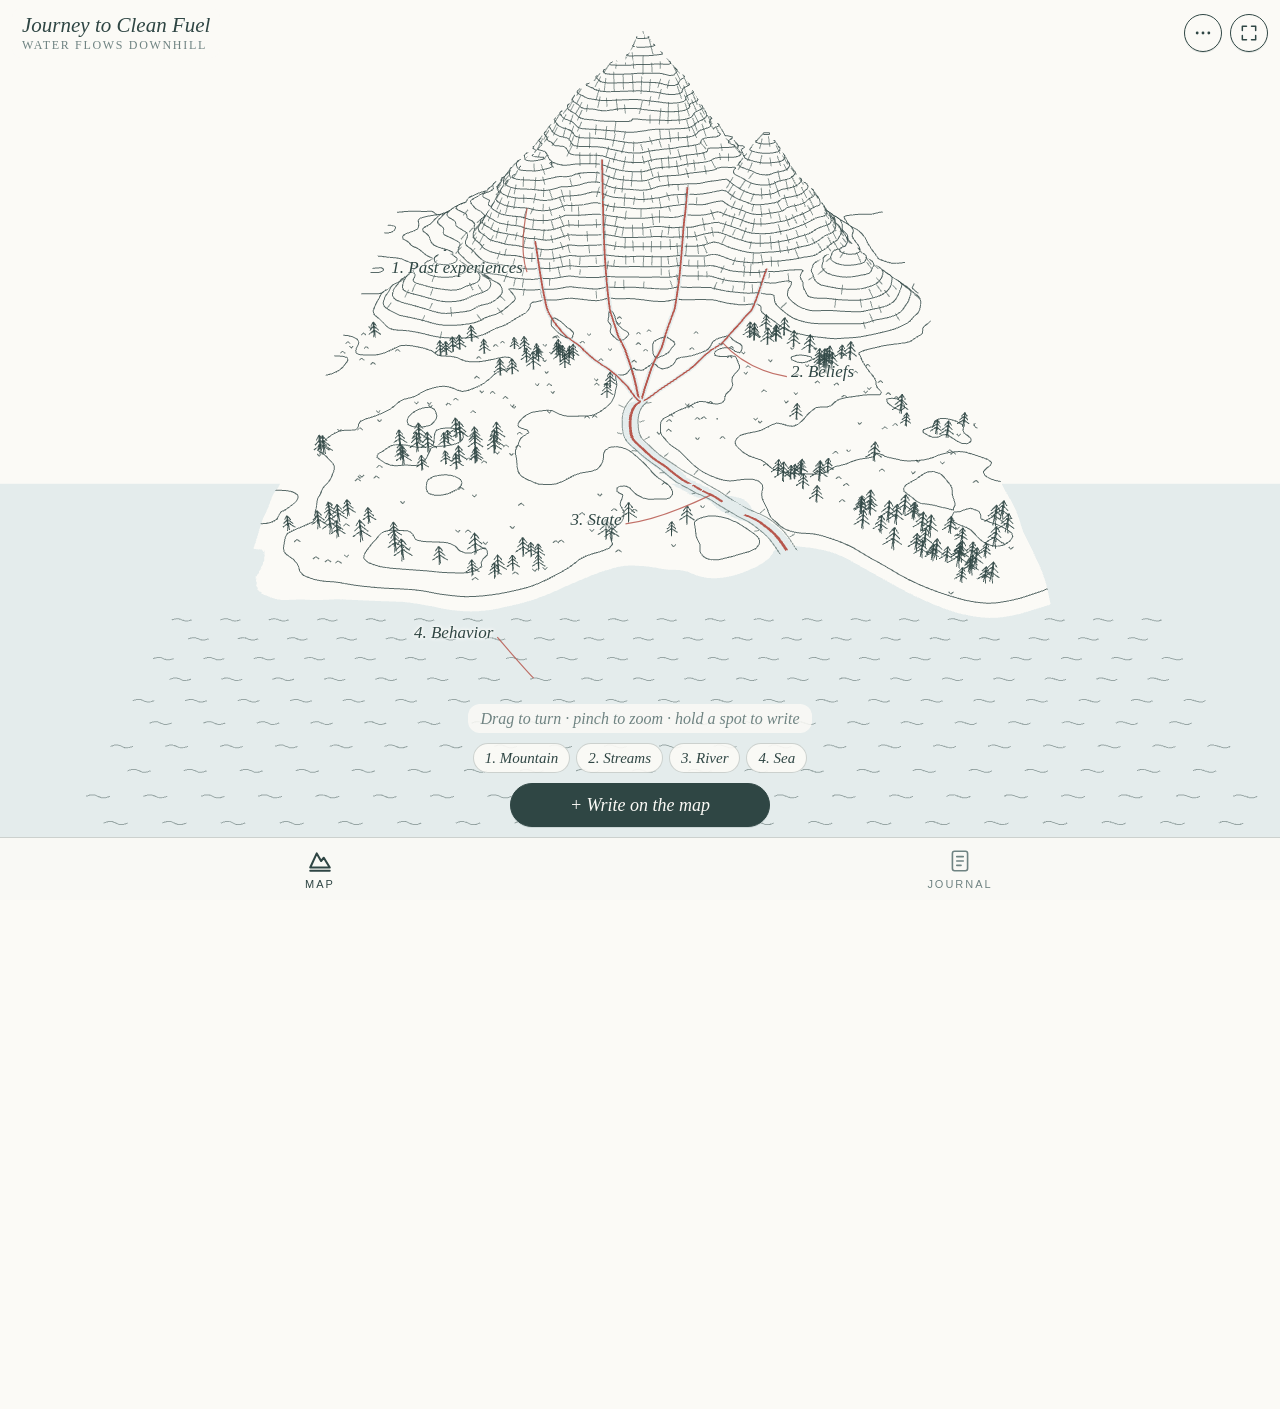
==== commit 71cbe8bc: "Journey: 3D pencil-style landscape with Map and Journal tabs Replace the flat drawing with a simple " ====
--- a/journey/index.html
+++ b/journey/index.html
@@ -43,26 +43,35 @@
   textarea, input { font: inherit; color: inherit; -webkit-user-select: text; user-select: text; }
   .hide { display: none !important; }
 
-  /* ---------- Scene ---------- */
-  #scene {
-    position: absolute; inset: 0; width: 100%; height: 100%; display: block;
-    touch-action: none; background: var(--paper);
-  }
-  #scene text { font-family: var(--serif); font-style: italic; fill: var(--ink); }
-  #scene .ink { stroke: var(--ink); fill: none; stroke-linecap: round; stroke-linejoin: round; }
-  #scene .label { font-size: 30px; }
-  #scene .motto { font-size: 30px; }
-  #scene .note { cursor: pointer; }
-  #scene .note text { font-size: 22px; paint-order: stroke; stroke: var(--paper); stroke-width: 6px; stroke-linejoin: round; }
-  #scene .note .leader { stroke: var(--red); fill: none; stroke-width: 1.4; opacity: .8; }
-  #scene .note .dot { stroke: var(--ink); stroke-width: 1.6; fill: var(--paper); }
-  #scene .note.dirty .dot { fill: var(--red); stroke: var(--red); }
-  #scene .note.clean .dot { fill: var(--teal); stroke: var(--teal); }
-  #scene .note.lit text { fill: var(--red); }
-  #scene .note.lit .dot { r: 9; }
-  #scene .note .hit { fill: transparent; stroke: none; }
-  #scene .ghost { pointer-events: none; }
-  #scene .ghost circle { fill: none; stroke: var(--red); stroke-width: 2; stroke-dasharray: 4 4; }
+  /* ---------- Map ---------- */
+  #map { position: absolute; inset: 0; }
+  #gl { position: absolute; inset: 0; width: 100%; height: 100%; display: block; touch-action: none; background: var(--paper); }
+  #overlay { position: absolute; inset: 0; pointer-events: none; overflow: hidden; }
+  #leaders { position: absolute; inset: 0; width: 100%; height: 100%; }
+  #leaders path { fill: none; stroke: var(--red); stroke-width: 1.2; opacity: .85; }
+  #leaders path.lead-note { stroke-width: 1.3; }
+  #leaders circle.dot { fill: var(--paper); stroke: var(--ink); stroke-width: 1.5; }
+  #leaders circle.dot.dirty { fill: var(--red); stroke: var(--red); }
+  #leaders circle.dot.clean { fill: var(--teal); stroke: var(--teal); }
+  #leaders circle.ghost { fill: none; stroke: var(--red); stroke-width: 2; stroke-dasharray: 4 4; }
+  .lbl {
+    position: absolute; left: 0; top: 0; transform: translate(-50%, -50%);
+    font-family: var(--serif); font-style: italic; color: var(--ink); white-space: nowrap;
+    font-size: 17px; line-height: 1.1; pointer-events: none;
+    text-shadow: 0 0 3px var(--paper), 0 0 3px var(--paper), 0 0 6px var(--paper);
+  }
+  .lbl.motto { font-size: 16px; }
+  .note-lbl {
+    position: absolute; left: 0; top: 0; pointer-events: auto; cursor: pointer;
+    font-family: var(--serif); font-style: italic; color: var(--ink);
+    font-size: 13.5px; line-height: 1.2; max-width: 150px;
+    display: -webkit-box; -webkit-line-clamp: 3; -webkit-box-orient: vertical; overflow: hidden;
+    text-shadow: 0 0 3px var(--paper), 0 0 3px var(--paper), 0 0 5px var(--paper), 0 0 8px var(--paper);
+    padding: 2px 3px;
+  }
+  .note-lbl.right { transform: translate(0, -100%); }
+  .note-lbl.left { transform: translate(-100%, -100%); text-align: right; }
+  .note-lbl.lit { color: var(--red); }
 
   /* ---------- Chrome ---------- */
   .top {
@@ -94,7 +103,6 @@
 
   .bottom {
     position: absolute; left: 0; right: 0; bottom: 0; z-index: 5;
-    padding: 8px 12px calc(var(--safe-bottom) + 12px);
     display: flex; flex-direction: column; gap: 10px; align-items: center;
     pointer-events: none;
   }
@@ -102,7 +110,7 @@
   .hint {
     font-family: var(--serif); font-style: italic; font-size: 16px; color: var(--ink-soft);
     background: rgba(251,250,246,.85); padding: 4px 12px; border-radius: 12px; pointer-events: none;
-    text-align: center; transition: opacity .3s;
+    text-align: center; margin: 0 12px;
   }
   .hint.red { color: var(--red); }
   .levels { display: flex; gap: 6px; }
@@ -111,16 +119,56 @@
     background: var(--card); font-family: var(--serif); font-style: italic; font-size: 15px; color: var(--ink);
   }
   .levels button:active { background: var(--sea); }
-  .row { display: flex; gap: 8px; width: 100%; justify-content: center; }
-  .pill.wide { flex: 1; max-width: 200px; height: 44px; border-radius: 22px; font-size: 18px; }
+  .row { display: flex; gap: 8px; width: 100%; justify-content: center; padding: 0 12px; }
+  .pill.wide { flex: 1; max-width: 260px; height: 44px; border-radius: 22px; font-size: 18px; }
+
+  /* Tab bar */
+  .tabs {
+    width: 100%; display: flex; justify-content: space-around; align-items: stretch;
+    background: var(--card); border-top: 1px solid var(--line);
+    padding: 6px 0 calc(var(--safe-bottom) + 6px);
+    backdrop-filter: blur(8px); -webkit-backdrop-filter: blur(8px);
+  }
+  .tabs button {
+    flex: 1; display: flex; flex-direction: column; align-items: center; gap: 3px;
+    font-size: 11px; letter-spacing: .18em; text-transform: uppercase; color: var(--ink-soft); padding: 4px 0 2px;
+  }
+  .tabs button svg { width: 26px; height: 26px; display: block; fill: none; stroke: currentColor; stroke-width: 1.5; stroke-linecap: round; stroke-linejoin: round; }
+  .tabs button.on { color: var(--ink); }
+  .tabs button.on svg { stroke-width: 1.9; }
 
   /* Floating "write here" bubble */
-  .bubble {
-    position: absolute; z-index: 4; transform: translate(-50%, -100%);
-    margin-top: -12px; display: none;
-  }
+  .bubble { position: absolute; z-index: 4; transform: translate(-50%, -100%); margin-top: -12px; display: none; }
   .bubble.show { display: block; }
   .bubble .pill { height: 36px; }
+
+  /* ---------- Journal ---------- */
+  #journal {
+    position: absolute; inset: 0; z-index: 3; background: var(--paper);
+    display: none; flex-direction: column;
+  }
+  #journal.on { display: flex; }
+  #journal .scroll { flex: 1; overflow: auto; -webkit-overflow-scrolling: touch; padding: calc(var(--safe-top) + 84px) 16px 170px; }
+  .jhead { display: flex; align-items: baseline; justify-content: space-between; margin: 0 0 14px; }
+  .jhead h1 { font-family: var(--serif); font-style: italic; font-weight: 400; font-size: 30px; margin: 0; }
+  .jhead .count { color: var(--ink-soft); font-size: 13px; }
+  .jsec { margin: 0 0 22px; }
+  .jsec h2 {
+    font-family: var(--serif); font-style: italic; font-weight: 400; font-size: 20px; margin: 0 0 2px;
+    display: flex; align-items: baseline; gap: 8px;
+  }
+  .jsec h2 small { font: 11px/1 var(--ui); letter-spacing: .14em; text-transform: uppercase; color: var(--ink-soft); }
+  .jsec .rule { height: 1px; background: var(--ink); opacity: .5; margin: 4px 0 2px; }
+  .jsec .none { color: var(--ink-soft); font-family: var(--serif); font-style: italic; padding: 10px 0 2px; }
+  .entry { display: flex; gap: 10px; padding: 12px 0; border-bottom: 1px solid var(--line); align-items: flex-start; }
+  .entry .dot { width: 10px; height: 10px; border-radius: 5px; margin-top: 8px; flex: 0 0 auto; border: 1.5px solid var(--ink); background: var(--paper); }
+  .entry .dot.dirty { background: var(--red); border-color: var(--red); }
+  .entry .dot.clean { background: var(--teal); border-color: var(--teal); }
+  .entry .body { flex: 1; min-width: 0; text-align: left; }
+  .entry .t { font-family: var(--serif); font-style: italic; font-size: 19px; line-height: 1.3; white-space: pre-wrap; word-wrap: break-word; }
+  .entry .m { font-size: 12px; color: var(--ink-soft); margin-top: 4px; display: flex; gap: 10px; align-items: center; flex-wrap: wrap; }
+  .entry .m .find { font-family: var(--serif); font-style: italic; font-size: 13px; color: var(--red); padding: 2px 0; }
+  .jempty { text-align: center; color: var(--ink-soft); font-family: var(--serif); font-style: italic; font-size: 19px; padding: 60px 20px; line-height: 1.4; }
 
   /* ---------- Sheets ---------- */
   .backdrop { position: absolute; inset: 0; z-index: 10; background: rgba(47,70,68,.28); display: none; }
@@ -164,19 +212,8 @@
   .sheet .actions { display: flex; gap: 8px; margin-top: 14px; }
   .sheet .actions .pill { flex: 1; height: 44px; border-radius: 22px; }
   .sheet .danger { color: var(--red); border-color: var(--red); flex: 0 0 auto !important; padding: 0 16px; }
-
-  .notes-list { list-style: none; margin: 0; padding: 0; }
-  .notes-list li { border-bottom: 1px solid var(--line); }
-  .notes-list button { display: flex; gap: 10px; width: 100%; text-align: left; padding: 10px 0; align-items: flex-start; }
-  .notes-list .dot { width: 10px; height: 10px; border-radius: 5px; margin-top: 7px; flex: 0 0 auto; border: 1.5px solid var(--ink); }
-  .notes-list .dot.dirty { background: var(--red); border-color: var(--red); }
-  .notes-list .dot.clean { background: var(--teal); border-color: var(--teal); }
-  .notes-list .t { font-family: var(--serif); font-style: italic; font-size: 18px; line-height: 1.25; white-space: pre-wrap; }
-  .notes-list .m { font-size: 12px; color: var(--ink-soft); margin-top: 2px; }
-  .empty { color: var(--ink-soft); padding: 20px 0; text-align: center; font-family: var(--serif); font-style: italic; font-size: 18px; }
   .menu button.item { display: block; width: 100%; text-align: left; padding: 14px 4px; font-size: 17px; border-bottom: 1px solid var(--line); }
   .menu button.item:last-of-type { border-bottom: 0; }
-
   .signs label { display: flex; gap: 12px; align-items: flex-start; padding: 12px 0; border-bottom: 1px solid var(--line); font-size: 15px; line-height: 1.35; }
   .signs input { width: 22px; height: 22px; margin: 1px 0 0; flex: 0 0 auto; accent-color: var(--red); }
   .signs .score { font-family: var(--serif); font-style: italic; font-size: 22px; margin: 12px 0 2px; }
@@ -186,7 +223,18 @@
 </head>
 <body>
 
-<svg id="scene" xmlns="http://www.w3.org/2000/svg" preserveAspectRatio="none"></svg>
+<div id="map">
+  <canvas id="gl"></canvas>
+  <div id="overlay">
+    <svg id="leaders" xmlns="http://www.w3.org/2000/svg"></svg>
+    <div id="labels"></div>
+  </div>
+  <div class="bubble" id="bubble"><button class="pill red" id="bubbleWrite">+ Write here</button></div>
+</div>
+
+<div id="journal">
+  <div class="scroll" id="journalScroll"></div>
+</div>
 
 <div class="top">
   <div class="title">Journey to Clean Fuel<small>Water flows downhill</small></div>
@@ -200,19 +248,29 @@
   </div>
 </div>
 
-<div class="bubble" id="bubble"><button class="pill red" id="bubbleWrite">+ Write here</button></div>
-
 <div class="bottom">
-  <div class="hint" id="hint">Pinch to zoom. Hold a spot to write there.</div>
-  <div class="levels">
-    <button data-go="past">1. Mountain</button>
-    <button data-go="belief">2. Streams</button>
-    <button data-go="state">3. River</button>
-    <button data-go="behavior">4. Sea</button>
+  <div id="mapUI" style="display:contents">
+    <div class="hint" id="hint">Drag to turn · pinch to zoom · hold a spot to write</div>
+    <div class="levels">
+      <button data-go="past">1. Mountain</button>
+      <button data-go="belief">2. Streams</button>
+      <button data-go="state">3. River</button>
+      <button data-go="behavior">4. Sea</button>
+    </div>
+    <div class="row"><button class="pill wide primary" id="btnAdd">+ Write on the map</button></div>
   </div>
-  <div class="row">
-    <button class="pill wide" id="btnList">All entries</button>
-    <button class="pill wide primary" id="btnAdd">+ Write</button>
+  <div id="journalUI" class="hide" style="display:contents">
+    <div class="row"><button class="pill wide primary" id="btnAddJournal">+ Write</button></div>
+  </div>
+  <div class="tabs">
+    <button id="tabMap" class="on">
+      <svg viewBox="0 0 24 24"><path d="M3 18 L9 5 L13 12 L15.5 9 L21 18 Z"/><path d="M3 21h18"/></svg>
+      Map
+    </button>
+    <button id="tabJournal">
+      <svg viewBox="0 0 24 24"><rect x="5" y="3" width="14" height="18" rx="2"/><path d="M9 8h6M9 12h6M9 16h4"/></svg>
+      Journal
+    </button>
   </div>
 </div>
 
@@ -244,13 +302,6 @@
   </div>
 </div>
 
-<!-- All entries -->
-<div class="sheet" id="listSheet">
-  <h2>All entries</h2>
-  <p class="sub">Newest first. Tap one to zoom to it on the landscape.</p>
-  <ul class="notes-list" id="notesList"></ul>
-</div>
-
 <!-- Six signs -->
 <div class="sheet signs" id="signsSheet">
   <h2>Six signs of dirty fuel</h2>
@@ -269,7 +320,9 @@
   <p><b>3. The river</b> is your state: how it actually feels, day to day, to be you.</p>
   <p><b>4. The sea</b> is your behavior: what the fuel makes you do, and what you can never quite make yourself do.</p>
   <p>Most people stand by the sea with a bucket. Deeper change happens upstream. Start where you feel it (the river), then trace it up to the belief, then to the moment on the mountain where that belief first made sense.</p>
-  <p><b>Using the app:</b> pinch to zoom, drag to look around, hold a spot to write there. Tap an entry to edit it. Tap 1, 2, 3, 4 at the bottom to fly to each level. Everything stays on your phone.</p>
+  <p><b>Map:</b> drag with one finger to turn the landscape, pinch to zoom, drag with two fingers to slide it. Hold a spot to write there. Tap an entry to edit it. Tap 1, 2, 3, 4 to fly to each level.</p>
+  <p><b>Journal:</b> everything you write on the map, as one organized list by level. Tap an entry to edit it, or <i>Find on map</i> to fly to it.</p>
+  <p><b>Offline:</b> open the app once with a connection and it is saved to your phone. After that it works with no WiFi at all. Your entries always stay on the phone.</p>
 </div>
 
 <!-- Menu -->
@@ -287,17 +340,15 @@
 (() => {
   'use strict';
   const $ = id => document.getElementById(id);
-  const NS = 'http://www.w3.org/2000/svg';
-  const svg = $('scene');
   const KEY = 'journey-clean-fuel-v1';
-  const W = 1000, H = 1600;   // scene units
+  const W = 1000, D = 1600;          // world size: x across, z downhill (toward the viewer)
 
   // ---------- Content ----------
   const LEVELS = {
-    past:     { n: 1, name: 'Past experiences', place: 'On the mountain' },
-    belief:   { n: 2, name: 'Beliefs',          place: 'In a stream' },
-    state:    { n: 3, name: 'State',            place: 'In the river' },
-    behavior: { n: 4, name: 'Behavior',         place: 'In the sea' }
+    past:     { n: 1, name: 'Past experiences', place: 'On the mountain', where: 'Mountain' },
+    belief:   { n: 2, name: 'Beliefs',          place: 'In a stream',     where: 'Streams' },
+    state:    { n: 3, name: 'State',            place: 'In the river',    where: 'River' },
+    behavior: { n: 4, name: 'Behavior',         place: 'In the sea',      where: 'Sea' }
   };
   const PROMPTS = {
     past: [
@@ -349,395 +400,423 @@
   // ---------- State ----------
   let data = load();
   function load() {
-    try {
-      const d = JSON.parse(localStorage.getItem(KEY) || 'null');
-      if (d && Array.isArray(d.notes)) return d;
-    } catch (e) {}
+    try { const d = JSON.parse(localStorage.getItem(KEY) || 'null'); if (d && Array.isArray(d.notes)) return d; } catch (e) {}
     return { notes: [], signs: [] };
   }
   function save() { try { localStorage.setItem(KEY, JSON.stringify(data)); } catch (e) {} }
   const uid = () => Date.now().toString(36) + Math.random().toString(36).slice(2, 7);
 
-  // ---------- Helpers ----------
-  function el(name, attrs, parent) {
-    const e = document.createElementNS(NS, name);
-    for (const k in attrs) e.setAttribute(k, attrs[k]);
-    if (parent) parent.appendChild(e);
-    return e;
-  }
-  function rng(seed) { // mulberry32
-    let a = seed >>> 0;
-    return () => { a |= 0; a = a + 0x6D2B79F5 | 0; let t = Math.imul(a ^ a >>> 15, 1 | a); t = t + Math.imul(t ^ t >>> 7, 61 | t) ^ t; return ((t ^ t >>> 14) >>> 0) / 4294967296; };
-  }
+  // ---------- Small math ----------
+  function rng(seed) { let a = seed >>> 0; return () => { a |= 0; a = a + 0x6D2B79F5 | 0; let t = Math.imul(a ^ a >>> 15, 1 | a); t = t + Math.imul(t ^ t >>> 7, 61 | t) ^ t; return ((t ^ t >>> 14) >>> 0) / 4294967296; }; }
   const R = rng(20261101);
   const rand = (a, b) => a + (b - a) * R();
-  const f1 = n => Math.round(n * 10) / 10;
-  // Catmull-Rom spline through points -> smooth cubic path
-  function spline(pts) {
-    if (pts.length < 2) return '';
-    let d = `M${f1(pts[0][0])} ${f1(pts[0][1])}`;
+  const clamp = (v, a, b) => Math.min(b, Math.max(a, v));
+  const smooth = (a, b, x) => { const t = clamp((x - a) / (b - a), 0, 1); return t * t * (3 - 2 * t); };
+  function hash2(i, j) { let h = (i * 374761393 + j * 668265263) | 0; h = Math.imul(h ^ (h >>> 13), 1274126177); return ((h ^ (h >>> 16)) >>> 0) / 4294967296; }
+  function vnoise(x, z) {
+    const i = Math.floor(x), j = Math.floor(z), fx = x - i, fz = z - j;
+    const u = fx * fx * (3 - 2 * fx), v = fz * fz * (3 - 2 * fz);
+    const a = hash2(i, j), b = hash2(i + 1, j), c = hash2(i, j + 1), d = hash2(i + 1, j + 1);
+    return (a + (b - a) * u) * (1 - v) + (c + (d - c) * u) * v;
+  }
+  function spline(pts, per) { // Catmull-Rom, resampled to roughly `per` units
+    const out = [];
     for (let i = 0; i < pts.length - 1; i++) {
       const p0 = pts[i - 1] || pts[i], p1 = pts[i], p2 = pts[i + 1], p3 = pts[i + 2] || p2;
-      const c1 = [p1[0] + (p2[0] - p0[0]) / 6, p1[1] + (p2[1] - p0[1]) / 6];
-      const c2 = [p2[0] - (p3[0] - p1[0]) / 6, p2[1] - (p3[1] - p1[1]) / 6];
-      d += ` C${f1(c1[0])} ${f1(c1[1])} ${f1(c2[0])} ${f1(c2[1])} ${f1(p2[0])} ${f1(p2[1])}`;
-    }
+      const segLen = Math.hypot(p2[0] - p1[0], p2[1] - p1[1]);
+      const n = Math.max(2, Math.ceil(segLen / per));
+      for (let k = 0; k < n; k++) {
+        const t = k / n, t2 = t * t, t3 = t2 * t;
+        out.push([
+          .5 * ((2 * p1[0]) + (-p0[0] + p2[0]) * t + (2 * p0[0] - 5 * p1[0] + 4 * p2[0] - p3[0]) * t2 + (-p0[0] + 3 * p1[0] - 3 * p2[0] + p3[0]) * t3),
+          .5 * ((2 * p1[1]) + (-p0[1] + p2[1]) * t + (2 * p0[1] - 5 * p1[1] + 4 * p2[1] - p3[1]) * t2 + (-p0[1] + 3 * p1[1] - 3 * p2[1] + p3[1]) * t3)
+        ]);
+      }
+    }
+    out.push(pts[pts.length - 1].slice());
+    return out;
+  }
+  function distToPath(x, z, pts) { let m = 1e9; for (let i = 0; i < pts.length; i++) { const dx = pts[i][0] - x, dz = pts[i][1] - z; const d = dx * dx + dz * dz; if (d < m) m = d; } return Math.sqrt(m); }
+
+  // ---------- The landscape ----------
+  const CONF = [500, 800];
+  const STREAMS2D = [
+    [[315, 440], [350, 560], [420, 700], CONF],
+    [[432, 330], [440, 470], [468, 640], CONF],
+    [[585, 360], [565, 500], [530, 680], CONF],
+    [[722, 480], [655, 610], [565, 740], CONF]
+  ];
+  const RIVER2D = [CONF, [485, 870], [500, 950], [565, 1040], [640, 1120], [690, 1200], [720, 1290]];
+  const streams = STREAMS2D.map(s => spline(s, 8));
+  const river = spline(RIVER2D, 8);
+  const allStreamPts = [].concat(...streams);
+  const shoreZ = x => 1290 + 28 * Math.sin(x / 120) + 18 * Math.sin(x / 47 + 1) - 70 * Math.exp(-(((x - 720) / 90) ** 2));
+
+  function landHeight(x, z) {
+    // main massif
+    const dx = (x - 500) / 470, dz = (z - 230) / 300;
+    let h = 400 * Math.pow(Math.max(0, 1 - Math.sqrt(dx * dx + dz * dz)), 1.35);
+    // shoulders
+    const sh = (cx, cz, r, H) => H * Math.pow(Math.max(0, 1 - Math.hypot(x - cx, z - cz) / r), 1.2);
+    h = Math.max(h, sh(300, 340, 190, 230), sh(725, 330, 210, 255), sh(170, 520, 150, 110), sh(860, 520, 160, 120));
+    // rock roughness grows with height
+    const n1 = vnoise(x / 70, z / 70) - .5, n2 = vnoise(x / 28 + 9, z / 28 + 3) - .5;
+    h += (0.14 * h + 4) * (n1 * 1.4 + n2 * .8);
+    // foothills
+    const f = 26 * vnoise(x / 190 + 4, z / 190) + 11 * vnoise(x / 60 + 7, z / 60 + 2) - 8;
+    h += f * smooth(900, 300, h);
+    // carve the river and the streams
+    const dr = distToPath(x, z, river);
+    h -= 16 * Math.exp(-((dr / 30) ** 2));
+    const ds = distToPath(x, z, allStreamPts);
+    h -= 5 * Math.exp(-((ds / 11) ** 2));
+    // the sea
+    const s = smooth(shoreZ(x) - 60, shoreZ(x) + 30, z);
+    h = h * (1 - s) + (-9) * s;
+    return h;
+  }
+
+  // Height grid
+  const STEP = 8, NX = W / STEP + 1, NZ = D / STEP + 1;
+  const HG = new Float32Array(NX * NZ);
+  for (let j = 0; j < NZ; j++) for (let i = 0; i < NX; i++) HG[j * NX + i] = landHeight(i * STEP, j * STEP);
+  function height(x, z) {
+    const fx = clamp(x / STEP, 0, NX - 1.001), fz = clamp(z / STEP, 0, NZ - 1.001);
+    const i = Math.floor(fx), j = Math.floor(fz), u = fx - i, v = fz - j;
+    const a = HG[j * NX + i], b = HG[j * NX + i + 1], c = HG[(j + 1) * NX + i], d = HG[(j + 1) * NX + i + 1];
+    return (a + (b - a) * u) * (1 - v) + (c + (d - c) * u) * v;
+  }
+  function slope(x, z) { const e = 4; return [(height(x + e, z) - height(x - e, z)) / (2 * e), (height(x, z + e) - height(x, z - e)) / (2 * e)]; }
+  const inSea = (x, z) => z > shoreZ(x) + 10;
+
+  function levelAt(x, z) {
+    if (inSea(x, z) || height(x, z) < 0.5) return 'behavior';
+    const ds = distToPath(x, z, allStreamPts), dr = distToPath(x, z, river);
+    if (dr < 60 && dr <= ds) return 'state';
+    if (ds < 50) return 'belief';
+    if (height(x, z) > 60 && z < 760) return 'past';
+    if (z > 1150) return 'behavior';
+    return dr < ds ? 'state' : 'belief';
+  }
+
+  // ---------- Geometry buffers ----------
+  const LIFT = 1.0;
+  // terrain triangles
+  const terr = new Float32Array((NX - 1) * (NZ - 1) * 6 * 3);
+  { let k = 0;
+    for (let j = 0; j < NZ - 1; j++) for (let i = 0; i < NX - 1; i++) {
+      const x0 = i * STEP, x1 = x0 + STEP, z0 = j * STEP, z1 = z0 + STEP;
+      const a = HG[j * NX + i], b = HG[j * NX + i + 1], c = HG[(j + 1) * NX + i], d = HG[(j + 1) * NX + i + 1];
+      terr.set([x0, a, z0, x0, c, z1, x1, b, z0, x1, b, z0, x0, c, z1, x1, d, z1], k); k += 18;
+    } }
+  const seaQuad = new Float32Array([-400, 0, 1050, -400, 0, 2100, 1400, 0, 1050, 1400, 0, 1050, -400, 0, 2100, 1400, 0, 2100]);
+
+  const lines = { contour: [], hatch: [], wave: [], tree: [], tuft: [] };
+  const seg = (arr, x1, y1, z1, x2, y2, z2) => arr.push(x1, y1, z1, x2, y2, z2);
+
+  // contour lines by marching squares
+  for (let lvl = 7; lvl < 420; lvl += 14) {
+    for (let j = 0; j < NZ - 1; j++) for (let i = 0; i < NX - 1; i++) {
+      const a = HG[j * NX + i], b = HG[j * NX + i + 1], c = HG[(j + 1) * NX + i + 1], d = HG[(j + 1) * NX + i];
+      const idx = (a > lvl ? 8 : 0) | (b > lvl ? 4 : 0) | (c > lvl ? 2 : 0) | (d > lvl ? 1 : 0);
+      if (idx === 0 || idx === 15) continue;
+      const x0 = i * STEP, z0 = j * STEP;
+      const top = [x0 + STEP * (lvl - a) / (b - a), z0], right = [x0 + STEP, z0 + STEP * (lvl - b) / (c - b)];
+      const bot = [x0 + STEP * (lvl - d) / (c - d), z0 + STEP], left = [x0, z0 + STEP * (lvl - a) / (d - a)];
+      const add = (p, q) => seg(lines.contour, p[0], lvl + LIFT, p[1], q[0], lvl + LIFT, q[1]);
+      switch (idx) {
+        case 1: case 14: add(left, bot); break;
+        case 2: case 13: add(bot, right); break;
+        case 3: case 12: add(left, right); break;
+        case 4: case 11: add(top, right); break;
+        case 5: add(top, left); add(bot, right); break;
+        case 6: case 9: add(top, bot); break;
+        case 7: case 8: add(top, left); break;
+        case 10: add(top, right); add(left, bot); break;
+      }
+    }
+  }
+  // hatching on steep faces
+  for (let j = 1; j < NZ - 1; j += 2) for (let i = 1; i < NX - 1; i += 2) {
+    const x = i * STEP + rand(-3, 3), z = j * STEP + rand(-3, 3);
+    const [gx, gz] = slope(x, z); const g = Math.hypot(gx, gz);
+    if (g < .72 || R() > (g - .72) * 1.6) continue;
+    const L = rand(7, 13) / g;
+    const x2 = x - gx * L * .5, z2 = z - gz * L * .5, x1 = x + gx * L * .5, z1 = z + gz * L * .5;
+    seg(lines.hatch, x1, height(x1, z1) + LIFT, z1, x2, height(x2, z2) + LIFT, z2);
+  }
+  // waves on the sea
+  for (let z = 1340; z < 1660; z += 34) for (let x = ((z / 34) | 0) % 2 ? -60 : -30; x < 1120; x += 58) {
+    if (!inSea(clamp(x, 0, W), z) && z < 1500) continue;
+    let px = x, py = .8, pz = z;
+    for (let k = 1; k <= 6; k++) { const nx = x + k * 4, nz = z - Math.sin(k / 6 * Math.PI * 2) * 2.2; seg(lines.wave, px, py, pz, nx, py, nz); px = nx; pz = nz; }
+  }
+  // trees and tufts on the slopes
+  function tree(x, z) {
+    const y = height(x, z) + .5, s = rand(7, 11);
+    seg(lines.tree, x, y, z, x, y + s * 3, z);
+    for (let k = 0; k < 3; k++) {
+      const yy = y + s * (.6 + k * .8), w = s * (1.1 - k * .28), tip = yy + s * .9;
+      seg(lines.tree, x - w, yy, z, x, tip, z); seg(lines.tree, x, tip, z, x + w, yy, z);
+      seg(lines.tree, x, yy, z - w, x, tip, z); seg(lines.tree, x, tip, z, x, yy, z + w);
+    }
+  }
+  let placed = 0;
+  for (let t = 0; t < 4000 && placed < 150; t++) {
+    const x = rand(15, W - 15), z = rand(600, 1300);
+    const h = height(x, z), [gx, gz] = slope(x, z);
+    if (h < 6 || h > 120 || Math.hypot(gx, gz) > .4 || inSea(x, z) || distToPath(x, z, river) < 40 || distToPath(x, z, allStreamPts) < 25) continue;
+    if (vnoise(x / 90 + 2, z / 90 + 5) < .55) continue;   // clumps
+    tree(x, z); placed++;
+  }
+  for (let t = 0; t < 260; t++) {
+    const x = rand(10, W - 10), z = rand(560, 1320);
+    const h = height(x, z), [gx, gz] = slope(x, z);
+    if (h < 3 || h > 140 || Math.hypot(gx, gz) > .5 || inSea(x, z) || distToPath(x, z, river) < 30) continue;
+    const y = h + .6, up = R() > .4;
+    if (up) { seg(lines.tuft, x - 4, y, z, x, y + 4, z); seg(lines.tuft, x, y + 4, z, x + 4, y, z); }
+    else { seg(lines.tuft, x - 3, y + 4, z, x, y, z); seg(lines.tuft, x, y, z, x + 3, y + 4, z); }
+  }
+  // ribbons for streams and the river
+  function ribbon(pts, width, lift) {
+    const out = [];
+    const P = pts.map(p => [p[0], height(p[0], p[1]) + lift, p[1]]);
+    for (let i = 0; i < P.length - 1; i++) {
+      const a = P[i], b = P[i + 1];
+      const dx = b[0] - a[0], dz = b[2] - a[2], L = Math.hypot(dx, dz) || 1;
+      const nx = -dz / L * width / 2, nz = dx / L * width / 2;
+      const w0 = i === 0 ? 1 : 1, w1 = 1;
+      out.push(a[0] + nx * w0, a[1], a[2] + nz * w0, a[0] - nx * w0, a[1], a[2] - nz * w0, b[0] + nx * w1, b[1], b[2] + nz * w1,
+               b[0] - nx * w0, b[1], b[2] - nz * w0, b[0] + nx * w1, b[1], b[2] + nz * w1, a[0] - nx * w0, a[1], a[2] - nz * w0);
+    }
+    return new Float32Array(out);
+  }
+  const streamRibbons = streams.map(s => ribbon(s, 3.2, LIFT + .2));
+  const streamBeds = streams.map(s => ribbon(s, 9, LIFT));
+  const riverRibbon = ribbon(river, 4.2, LIFT + .3);
+  const riverBed = ribbon(river, 24, LIFT + .1);
+  const riverEdge = [];
+  { const P = river; for (let i = 0; i < P.length - 1; i++) { const a = P[i], b = P[i + 1]; const dx = b[0] - a[0], dz = b[1] - a[1], L = Math.hypot(dx, dz) || 1; const nx = -dz / L * 12, nz = dx / L * 12;
+      seg(riverEdge, a[0] + nx, height(a[0] + nx, a[1] + nz) + LIFT + .2, a[1] + nz, b[0] + nx, height(b[0] + nx, b[1] + nz) + LIFT + .2, b[1] + nz);
+      seg(riverEdge, a[0] - nx, height(a[0] - nx, a[1] - nz) + LIFT + .2, a[1] - nz, b[0] - nx, height(b[0] - nx, b[1] - nz) + LIFT + .2, b[1] - nz);
+      if (i % 4 === 2) { const s = (i >> 2) % 2 ? 1 : -1; const px = a[0] + nx * s * 1.15, pz = a[1] + nz * s * 1.15, qx = a[0] + nx * s * 1.8, qz = a[1] + nz * s * 1.8; seg(riverEdge, px, height(px, pz) + LIFT + .3, pz, qx, height(qx, qz) + LIFT + .3, qz); }
+  } }
+
+  // ---------- WebGL ----------
+  const canvas = $('gl');
+  const gl = canvas.getContext('webgl', { antialias: true, alpha: false, depth: true, powerPreference: 'low-power' });
+  if (!gl) { document.body.innerHTML = '<p style="padding:40px;font-family:serif">This phone cannot draw the 3D landscape. Please update iOS and try again.</p>'; return; }
+  const vs = 'attribute vec3 p;uniform mat4 m;void main(){gl_Position=m*vec4(p,1.0);}';
+  const fs = 'precision mediump float;uniform vec4 c;void main(){gl_FragColor=c;}';
+  function shader(type, src) { const s = gl.createShader(type); gl.shaderSource(s, src); gl.compileShader(s); return s; }
+  const prog = gl.createProgram(); gl.attachShader(prog, shader(gl.VERTEX_SHADER, vs)); gl.attachShader(prog, shader(gl.FRAGMENT_SHADER, fs)); gl.linkProgram(prog); gl.useProgram(prog);
+  const aP = gl.getAttribLocation(prog, 'p'), uM = gl.getUniformLocation(prog, 'm'), uC = gl.getUniformLocation(prog, 'c');
+  gl.enableVertexAttribArray(aP);
+  function buf(arr) { const b = gl.createBuffer(); gl.bindBuffer(gl.ARRAY_BUFFER, b); gl.bufferData(gl.ARRAY_BUFFER, arr instanceof Float32Array ? arr : new Float32Array(arr), gl.STATIC_DRAW); return { b, n: (arr.length / 3) | 0 }; }
+  const B = {
+    terr: buf(terr), sea: buf(seaQuad),
+    contour: buf(lines.contour), hatch: buf(lines.hatch), wave: buf(lines.wave), tree: buf(lines.tree), tuft: buf(lines.tuft), redge: buf(riverEdge),
+    sribbons: streamRibbons.map(buf), sbeds: streamBeds.map(buf), river: buf(riverRibbon), rbed: buf(riverBed)
+  };
+  const css = getComputedStyle(document.documentElement);
+  function rgba(name, a) { const m = css.getPropertyValue(name).trim().match(/#(..)(..)(..)/); return [parseInt(m[1], 16) / 255, parseInt(m[2], 16) / 255, parseInt(m[3], 16) / 255, a]; }
+  const C = { paper: rgba('--paper', 1), ink: rgba('--ink', 1), sea: rgba('--sea', 1), red: rgba('--red', 1) };
+  const col = (c, a) => [c[0], c[1], c[2], a];
+  gl.enable(gl.DEPTH_TEST); gl.depthFunc(gl.LEQUAL);
+  gl.enable(gl.BLEND); gl.blendFunc(gl.SRC_ALPHA, gl.ONE_MINUS_SRC_ALPHA);
+  gl.clearColor(C.paper[0], C.paper[1], C.paper[2], 1);
+  function draw(bo, mode, c) { gl.bindBuffer(gl.ARRAY_BUFFER, bo.b); gl.vertexAttribPointer(aP, 3, gl.FLOAT, false, 0, 0); gl.uniform4fv(uC, c); gl.drawArrays(mode, 0, bo.n); }
+
+  // matrices
+  function perspective(fov, aspect, n, f) { const t = 1 / Math.tan(fov / 2); return [t / aspect, 0, 0, 0, 0, t, 0, 0, 0, 0, (f + n) / (n - f), -1, 0, 0, 2 * f * n / (n - f), 0]; }
+  function lookAt(e, t) {
+    let zx = e[0] - t[0], zy = e[1] - t[1], zz = e[2] - t[2]; let L = Math.hypot(zx, zy, zz); zx /= L; zy /= L; zz /= L;
+    let xx = zz, xy = 0, xz = -zx; L = Math.hypot(xx, xy, xz) || 1; xx /= L; xz /= L;          // right = up(0,1,0) x z
+    const yx = zy * xz - zz * xy, yy = zz * xx - zx * xz, yz = zx * xy - zy * xx;
+    return [xx, yx, zx, 0, xy, yy, zy, 0, xz, yz, zz, 0, -(xx * e[0] + xy * e[1] + xz * e[2]), -(yx * e[0] + yy * e[1] + yz * e[2]), -(zx * e[0] + zy * e[1] + zz * e[2]), 1];
+  }
+  function mul(a, b) { const o = new Array(16); for (let i = 0; i < 4; i++) for (let j = 0; j < 4; j++) { let s = 0; for (let k = 0; k < 4; k++) s += a[k * 4 + j] * b[i * 4 + k]; o[i * 4 + j] = s; } return o; }
+
+  // ---------- Camera ----------
+  const FOV = 40 * Math.PI / 180;
+  const cam = { tx: 500, tz: 850, dist: 2000, az: 0, pol: .95 };
+  const LIM = { dist: [260, 3400], pol: [.28, 1.25] };
+  let cw = 1, ch = 1, dpr = 1, MVP = null, eye = [0, 0, 0];
+  function camPos() {
+    const ty = height(cam.tx, cam.tz);
+    return [cam.tx + cam.dist * Math.sin(cam.pol) * Math.sin(cam.az), ty + cam.dist * Math.cos(cam.pol), cam.tz + cam.dist * Math.sin(cam.pol) * Math.cos(cam.az)];
+  }
+  function clampCam() {
+    cam.dist = clamp(cam.dist, LIM.dist[0], LIM.dist[1]); cam.pol = clamp(cam.pol, LIM.pol[0], LIM.pol[1]);
+    cam.tx = clamp(cam.tx, -100, W + 100); cam.tz = clamp(cam.tz, -50, D + 80);
+  }
+  function resize() {
+    const r = canvas.getBoundingClientRect(); cw = r.width || 1; ch = r.height || 1;
+    dpr = Math.min(window.devicePixelRatio || 1, 1.6);
+    canvas.width = Math.round(cw * dpr); canvas.height = Math.round(ch * dpr);
+    gl.viewport(0, 0, canvas.width, canvas.height);
+    $('leaders').setAttribute('viewBox', `0 0 ${cw} ${ch}`);
+    requestRender();
+  }
+  function project(x, y, z) { // -> [sx, sy, visible-in-front]
+    const m = MVP; const cx = m[0] * x + m[4] * y + m[8] * z + m[12], cy = m[1] * x + m[5] * y + m[9] * z + m[13], cwv = m[3] * x + m[7] * y + m[11] * z + m[15];
+    return [(cx / cwv + 1) / 2 * cw, (1 - cy / cwv) / 2 * ch, cwv > 0];
+  }
+  function rayFromScreen(px, py) {
+    const t = camPos(), ty = height(cam.tx, cam.tz);
+    let fx = cam.tx - t[0], fy = ty - t[1], fz = cam.tz - t[2]; const L = Math.hypot(fx, fy, fz); fx /= L; fy /= L; fz /= L;
+    let rx = -fz, ry = 0, rz = fx; const RL = Math.hypot(rx, rz) || 1; rx /= RL; rz /= RL;         // right = forward x up
+    const ux = ry * fz - rz * fy, uy = rz * fx - rx * fz, uz = rx * fy - ry * fx;                 // up = right x forward
+    const th = Math.tan(FOV / 2), nx = (px / cw * 2 - 1) * th * (cw / ch), ny = (1 - py / ch * 2) * th;
+    let dx = fx + rx * nx + ux * ny, dy = fy + ry * nx + uy * ny, dz = fz + rz * nx + uz * ny; const DL = Math.hypot(dx, dy, dz);
+    return { o: t, d: [dx / DL, dy / DL, dz / DL] };
+  }
+  function hitGround(px, py) {
+    const { o, d } = rayFromScreen(px, py);
+    let prev = 0;
+    for (let t = 0; t < 7000; t += 5) {
+      const x = o[0] + d[0] * t, y = o[1] + d[1] * t, z = o[2] + d[2] * t;
+      if (x < -300 || x > W + 300 || z < -300 || z > D + 500) { if (t > 0 && y < -20) return null; prev = t; continue; }
+      const h = (x >= 0 && x <= W && z >= 0 && z <= D) ? height(x, z) : 0;
+      if (y <= h) { // refine
+        let lo = prev, hi = t;
+        for (let k = 0; k < 10; k++) { const mid = (lo + hi) / 2; const mx = o[0] + d[0] * mid, mz = o[2] + d[2] * mid; const mh = (mx >= 0 && mx <= W && mz >= 0 && mz <= D) ? height(mx, mz) : 0; if (o[1] + d[1] * mid <= mh) hi = mid; else lo = mid; }
+        return [clamp(o[0] + d[0] * hi, 0, W), clamp(o[2] + d[2] * hi, 0, D)];
+      }
+      prev = t;
+    }
+    return null;
+  }
+  function occluded(x, y, z) {
+    const o = eye; const dx = x - o[0], dy = y - o[1], dz = z - o[2];
+    for (let k = 1; k < 48; k++) { const t = k / 50; const px = o[0] + dx * t, py = o[1] + dy * t, pz = o[2] + dz * t; if (px < 0 || px > W || pz < 0 || pz > D) continue; if (py < height(px, pz) - 2.5) return true; }
+    return false;
+  }
+
+  // ---------- Render ----------
+  let dirty = true;
+  function requestRender() { dirty = true; }
+  function render() {
+    clampCam();
+    eye = camPos(); const ty = height(cam.tx, cam.tz);
+    MVP = mul(perspective(FOV, cw / ch, 20, 9000), lookAt(eye, [cam.tx, ty, cam.tz]));
+    gl.uniformMatrix4fv(uM, false, new Float32Array(MVP));
+    gl.clear(gl.COLOR_BUFFER_BIT | gl.DEPTH_BUFFER_BIT);
+    gl.enable(gl.POLYGON_OFFSET_FILL); gl.polygonOffset(2, 4);
+    draw(B.terr, gl.TRIANGLES, C.paper);
+    draw(B.sea, gl.TRIANGLES, C.sea);
+    gl.disable(gl.POLYGON_OFFSET_FILL);
+    B.sbeds.forEach(b => draw(b, gl.TRIANGLES, C.sea));
+    draw(B.rbed, gl.TRIANGLES, C.sea);
+    draw(B.contour, gl.LINES, col(C.ink, .8));
+    draw(B.hatch, gl.LINES, col(C.ink, .55));
+    draw(B.wave, gl.LINES, col(C.ink, .42));
+    draw(B.tree, gl.LINES, col(C.ink, .85));
+    draw(B.tuft, gl.LINES, col(C.ink, .7));
+    draw(B.redge, gl.LINES, col(C.ink, .55));
+    B.sribbons.forEach(b => draw(b, gl.TRIANGLES, C.red));
+    draw(B.river, gl.TRIANGLES, C.red);
+    layoutOverlay();
+  }
+  requestAnimationFrame(function loop() { if (dirty) { dirty = false; render(); } requestAnimationFrame(loop); });
+
+  // ---------- Overlay: labels, notes, leaders ----------
+  const labelsEl = $('labels'), leadersEl = $('leaders');
+  const sp = (pts, f) => { const p = pts[Math.floor(pts.length * f)]; return [p[0], height(p[0], p[1]) + 1, p[1]]; };
+  const LABELS = [
+    { text: '1. Past experiences', at: () => [300, height(300, 400) + 1, 400], off: [-70, 60] },
+    { text: '2. Beliefs', at: () => sp(streams[3], .45), off: [100, 30] },
+    { text: '3. State', at: () => sp(river, .55), off: [-115, 25] },
+    { text: '4. Behavior', at: () => [380, 0.5, 1440], off: [-80, -45] }
+  ];
+  const labelEls = LABELS.map(l => { const d = document.createElement('div'); d.className = 'lbl' + (l.motto ? ' motto' : ''); d.textContent = l.text; labelsEl.appendChild(d); return d; });
+  const noteEls = new Map();
+  let ghostPt = null;
+  function noteEl(n) {
+    let d = noteEls.get(n.id);
+    if (!d) { d = document.createElement('div'); d.className = 'note-lbl'; d.dataset.id = n.id; d.addEventListener('click', () => { hideBubble(); openNote(n.id); }); labelsEl.appendChild(d); noteEls.set(n.id, d); }
+    d.textContent = n.text;
     return d;
   }
-  const poly = pts => pts.map((p, i) => (i ? 'L' : 'M') + f1(p[0]) + ' ' + f1(p[1])).join('');
-  function inPoly(x, y, pts) {
-    let inside = false;
-    for (let i = 0, j = pts.length - 1; i < pts.length; j = i++) {
-      const xi = pts[i][0], yi = pts[i][1], xj = pts[j][0], yj = pts[j][1];
-      if ((yi > y) !== (yj > y) && x < (xj - xi) * (y - yi) / (yj - yi) + xi) inside = !inside;
-    }
-    return inside;
-  }
-
-  // ---------- Geometry of the landscape ----------
-  const PEAK = [500, 150];
-  const L_FOOT = [20, 690], R_FOOT = [980, 660];
-  function ridge(a, b, n, amp) {
-    const pts = [a];
-    for (let i = 1; i < n; i++) {
-      const t = i / n;
-      const x = a[0] + (b[0] - a[0]) * t, y = a[1] + (b[1] - a[1]) * t;
-      const j = (i % 2 ? -1 : 1) * rand(amp * .3, amp) * (0.4 + 0.6 * Math.sin(Math.PI * t));
-      pts.push([x + rand(-6, 6), y + j]);
-    }
-    pts.push(b);
-    return pts;
-  }
-  const leftRidge = ridge(L_FOOT, PEAK, 26, 18);
-  const rightRidge = ridge(PEAK, R_FOOT, 24, 18);
-  const mountain = leftRidge.concat(rightRidge.slice(1));
-  const mountainPoly = mountain.concat([[980, 780], [20, 800]]);
-
-  const CONF = [500, 800];
-  const STREAMS = [
-    [[315, 430], [350, 540], [420, 690], CONF],
-    [[432, 275], [440, 420], [468, 610], CONF],
-    [[585, 325], [565, 470], [530, 660], CONF],
-    [[722, 470], [655, 590], [565, 730], CONF]
-  ];
-  const RIVER = [CONF, [485, 870], [500, 950], [565, 1040], [640, 1120], [690, 1200], [720, 1270]];
-  const SHORE = [[0, 1300], [140, 1285], [300, 1300], [460, 1280], [600, 1265], [690, 1250], [760, 1225], [850, 1215], [1000, 1190]];
-  const seaPoly = SHORE.concat([[1000, H], [0, H]]);
-
-  // sampled points for distance tests
-  function samplePath(d, n) {
-    const p = el('path', { d });
-    const len = p.getTotalLength(), out = [];
-    for (let i = 0; i <= n; i++) { const q = p.getPointAtLength(len * i / n); out.push([q.x, q.y]); }
-    return out;
-  }
-  function distToPts(x, y, pts) {
-    let m = 1e9;
-    for (const p of pts) { const d = Math.hypot(p[0] - x, p[1] - y); if (d < m) m = d; }
-    return m;
-  }
-  let streamPts = [], riverPts = [];
-
-  function levelAt(x, y) {
-    if (inPoly(x, y, seaPoly)) return 'behavior';
-    const ds = distToPts(x, y, streamPts), dr = distToPts(x, y, riverPts);
-    if (dr < 70 && dr <= ds) return 'state';
-    if (ds < 60) return 'belief';
-    if (inPoly(x, y, mountainPoly)) return 'past';
-    if (y > 1100) return 'behavior';
-    return dr < ds ? 'state' : 'belief';
-  }
-
-  // ---------- Draw the landscape ----------
-  const gWorld = el('g', { id: 'world' }, svg);
-  const gLand = el('g', {}, gWorld);
-  const gNotes = el('g', { id: 'notes' }, gWorld);
-  const gGhost = el('g', { class: 'ghost' }, gWorld);
-
-  function drawLandscape() {
-    const defs = el('defs', {}, gLand);
-    const clip = el('clipPath', { id: 'mclip' }, defs);
-    el('path', { d: poly(mountainPoly) + 'Z' }, clip);
-
-    // Sea
-    el('path', { d: spline(SHORE) + ` L${W} ${H} L0 ${H} Z`, fill: 'var(--sea)', stroke: 'none' }, gLand);
-    el('path', { d: spline(SHORE), class: 'ink', 'stroke-width': 1.6 }, gLand);
-    const gw = el('g', { class: 'ink', 'stroke-width': 1.1, opacity: .6 }, gLand);
-    for (let y = 1330; y < H; y += 44) {
-      for (let x = ((y / 44) | 0) % 2 ? 40 : 10; x < W; x += 60) {
-        if (y < 1320 || inPoly(x + 20, y, seaPoly)) el('path', { d: `M${x} ${y} q10 -6 20 0 t20 0` }, gw);
-      }
-    }
-
-    // Foothill contours
-    const gc = el('g', { class: 'ink', 'stroke-width': 1.3 }, gLand);
-    const contours = [
-      [[20, 760], [160, 740], [300, 790], [420, 870]],
-      [[20, 900], [120, 880], [260, 900], [380, 960], [440, 1020]],
-      [[120, 1060], [240, 1040], [360, 1080], [470, 1150]],
-      [[20, 1180], [150, 1160], [280, 1190]],
-      [[980, 740], [860, 740], [760, 790], [700, 850], [640, 870]],
-      [[980, 860], [900, 850], [820, 900], [720, 940], [660, 960]],
-      [[980, 1010], [900, 1000], [820, 1040], [760, 1060]],
-      [[980, 1120], [920, 1110], [850, 1130]]
-    ];
-    contours.forEach(c => el('path', { d: spline(c) }, gc));
-
-    // Trees, rocks, tufts
-    const gd = el('g', { class: 'ink', 'stroke-width': 1.2 }, gLand);
-    function tree(x, y, s) {
-      el('path', { d: `M${x} ${y} v${-s * 3}` }, gd);
-      for (let i = 0; i < 3; i++) {
-        const yy = y - s * (0.6 + i * 0.8), w = s * (1.2 - i * 0.3);
-        el('path', { d: `M${f1(x - w)} ${f1(yy)} L${x} ${f1(yy - s * 0.9)} L${f1(x + w)} ${f1(yy)}` }, gd);
-      }
-    }
-    function rock(x, y, s) {
-      const pts = [];
-      for (let i = 0; i < 7; i++) { const a = i / 7 * Math.PI * 2; const r = s * rand(.7, 1.1); pts.push([x + Math.cos(a) * r, y + Math.sin(a) * r * .7]); }
-      el('path', { d: poly(pts) + 'Z', fill: 'var(--paper)' }, gd);
-      el('path', { d: `M${f1(pts[5][0])} ${f1(pts[5][1])} L${f1(x)} ${f1(y + s * .3)} L${f1(pts[2][0])} ${f1(pts[2][1])}` }, gd);
-    }
-    function tuft(x, y, up) {
-      el('path', { d: up ? `M${x} ${y} l-5 -5 M${x} ${y} l5 -5` : `M${x} ${y} l-4 7 M${x} ${y} l4 7` }, gd);
-    }
-    const clusters = [[110, 760, 9], [220, 740, 7], [860, 700, 8], [920, 730, 6], [640, 880, 5], [300, 980, 4], [820, 950, 5]];
-    clusters.forEach(([cx, cy, n]) => { for (let i = 0; i < n; i++) tree(f1(cx + rand(-45, 45)), f1(cy + rand(-24, 24)), rand(7, 11)); });
-    const rockSpots = [[160, 830], [250, 870], [340, 940], [410, 1010], [120, 980], [200, 1120], [330, 1180], [480, 1210], [780, 820], [860, 900], [920, 980], [760, 1090], [880, 1150], [640, 1010]];
-    rockSpots.forEach(([x, y]) => rock(x + rand(-20, 20), y + rand(-10, 10), rand(8, 13)));
-    for (let i = 0; i < 70; i++) {
-      const x = rand(20, 980), y = rand(720, 1240);
-      if (inPoly(x, y, seaPoly) || distToPts(x, y, riverPts) < 40) continue;
-      tuft(f1(x), f1(y), R() > .35);
-    }
-
-    // Mountain body (white fill hides what is behind it)
-    const gm = el('g', { 'clip-path': 'url(#mclip)' }, gLand);
-    el('path', { d: poly(mountainPoly) + 'Z', fill: 'var(--paper)', stroke: 'none' }, gm);
-    // hatching patches on the faces
-    const patches = [
-      { cx: 330, cy: 420, rx: 90, ry: 130, rot: 20 },
-      { cx: 520, cy: 300, rx: 60, ry: 110, rot: -8 },
-      { cx: 640, cy: 440, rx: 70, ry: 90, rot: -25 },
-      { cx: 440, cy: 560, rx: 70, ry: 60, rot: 10 },
-      { cx: 800, cy: 560, rx: 60, ry: 60, rot: -30 }
-    ];
-    patches.forEach((p, i) => {
-      const id = 'hp' + i;
-      const c = el('clipPath', { id }, defs);
-      el('ellipse', { cx: p.cx, cy: p.cy, rx: p.rx, ry: p.ry, transform: `rotate(${p.rot} ${p.cx} ${p.cy})` }, c);
-      const g = el('g', { 'clip-path': `url(#${id})`, class: 'ink', 'stroke-width': .9, opacity: .75 }, gm);
-      const span = Math.max(p.rx, p.ry) * 1.4;
-      for (let x = p.cx - span; x < p.cx + span; x += 7) {
-        const dx = rand(-2, 2);
-        el('line', { x1: f1(x + dx), y1: f1(p.cy - span), x2: f1(x + dx - span * .5), y2: f1(p.cy + span) }, g);
+  function syncNoteEls() {
+    const ids = new Set(data.notes.map(n => n.id));
+    for (const [id, el] of noteEls) if (!ids.has(id)) { el.remove(); noteEls.delete(id); }
+    data.notes.forEach(noteEl);
+    requestRender();
+  }
+  function layoutOverlay() {
+    let svg = '';
+    LABELS.forEach((l, i) => {
+      const p = l.at(); const [sx, sy, ok] = project(p[0], p[1], p[2]);
+      const el = labelEls[i];
+      if (!ok || sx < -200 || sx > cw + 200 || sy < -100 || sy > ch + 100) { el.style.display = 'none'; return; }
+      el.style.display = '';
+      const lx = clamp(sx + l.off[0], 70, cw - 70), ly = clamp(sy + l.off[1], 90, ch - 180);
+      el.style.transform = `translate(${lx}px, ${ly}px) translate(-50%, -50%)`;
+      if (!l.motto) {
+        const r = el.getBoundingClientRect(); const fromX = sx > lx ? lx + r.width / 2 + 4 : lx - r.width / 2 - 4, fromY = ly + 4;
+        const mx = (fromX + sx) / 2 + (sy > ly ? 8 : -8), my = (fromY + sy) / 2 + 10;
+        svg += `<path d="M${fromX.toFixed(1)} ${fromY.toFixed(1)} Q${mx.toFixed(1)} ${my.toFixed(1)} ${sx.toFixed(1)} ${sy.toFixed(1)}"/>`;
       }
     });
-    // rock facet lines
-    const gf = el('g', { class: 'ink', 'stroke-width': 1.1 }, gm);
-    for (let i = 0; i < 46; i++) {
-      const side = R() > .5 ? 1 : -1;
-      const t = rand(.05, .95);
-      const base = side < 0 ? leftRidge : rightRidge;
-      const idx = Math.min(base.length - 1, Math.floor(t * base.length));
-      let x = base[idx][0] + rand(-30, 30), y = base[idx][1] + rand(10, 120);
-      const pts = [[x, y]];
-      const steps = 2 + Math.floor(rand(1, 6));
-      for (let s = 0; s < steps; s++) {
-        const ang = Math.PI / 2 + side * rand(.15, .6) * (R() > .25 ? 1 : -1);
-        const len = rand(18, 48);
-        x += Math.cos(ang) * len; y += Math.sin(ang) * len;
-        pts.push([x, y]);
-      }
-      el('path', { d: poly(pts) }, gf);
-    }
-    // short near-peak strokes
-    for (let i = 0; i < 18; i++) {
-      const x = PEAK[0] + rand(-120, 120), y = PEAK[1] + rand(30, 200);
-      el('path', { d: `M${f1(x)} ${f1(y)} l${f1(rand(-14, 14))} ${f1(rand(10, 26))}` }, gf);
-    }
-    // outline
-    el('path', { d: poly(mountain), class: 'ink', 'stroke-width': 2 }, gLand);
-    // secondary ridge from peak down the front
-    el('path', { d: spline([[PEAK[0] + 4, PEAK[1] + 6], [520, 260], [505, 380], [540, 480], [520, 600]]), class: 'ink', 'stroke-width': 1.2, opacity: .7 }, gLand);
-
-    // Streams and river: pale bed under a red line
-    const gs = el('g', { fill: 'none', 'stroke-linecap': 'round' }, gLand);
-    STREAMS.forEach(s => {
-      const d = spline(s);
-      el('path', { d, stroke: 'var(--sea)', 'stroke-width': 9 }, gs);
-      el('path', { d, stroke: 'var(--red)', 'stroke-width': 2.6 }, gs);
+    data.notes.forEach(n => {
+      const el = noteEls.get(n.id); if (!el) return;
+      const y = height(n.x, n.y) + 1;
+      const [sx, sy, ok] = project(n.x, y, n.y);
+      if (!ok || sx < -60 || sx > cw + 60 || sy < -40 || sy > ch + 40 || occluded(n.x, y + 1.5, n.y)) { el.style.display = 'none'; return; }
+      el.style.display = '';
+      const right = sx < cw * .62;
+      el.className = 'note-lbl ' + (right ? 'right' : 'left') + (el.classList.contains('lit') ? ' lit' : '');
+      const lx = sx + (right ? 34 : -34), ly = sy - 22;
+      el.style.transform = `translate(${lx}px, ${ly}px) translate(${right ? 0 : -100}%, -100%)`;
+      const ex = right ? lx - 4 : lx + 4, ey = ly - 6;
+      svg += `<path class="lead-note" d="M${sx.toFixed(1)} ${sy.toFixed(1)} Q${((sx + ex) / 2 + (right ? -8 : 8)).toFixed(1)} ${(ey + 6).toFixed(1)} ${ex.toFixed(1)} ${ey.toFixed(1)}"/><circle class="dot ${n.fuel || ''}" cx="${sx.toFixed(1)}" cy="${sy.toFixed(1)}" r="4.5"/>`;
     });
-    const rd = spline(RIVER);
-    el('path', { d: rd, stroke: 'var(--sea)', 'stroke-width': 26 }, gs);
-    el('path', { d: rd, stroke: 'var(--ink)', 'stroke-width': 1.3, opacity: .55 }, gs);
-    el('path', { d: rd, stroke: 'var(--red)', 'stroke-width': 2.8 }, gs);
-    // bank ticks
-    const gt = el('g', { class: 'ink', 'stroke-width': 1, opacity: .7 }, gLand);
-    const rp = samplePath(rd, 60);
-    for (let i = 4; i < rp.length - 2; i += 3) {
-      const a = rp[i - 1], b = rp[i + 1];
-      const dx = b[0] - a[0], dy = b[1] - a[1], L = Math.hypot(dx, dy) || 1;
-      const nx = -dy / L, ny = dx / L;
-      const side = i % 2 ? 1 : -1;
-      const x = rp[i][0] + nx * 13 * side, y = rp[i][1] + ny * 13 * side;
-      el('line', { x1: f1(x), y1: f1(y), x2: f1(x + nx * 9 * side), y2: f1(y + ny * 9 * side) }, gt);
-    }
-    // mouth widening into the sea
-    const m = RIVER[RIVER.length - 1];
-    el('path', { d: `M${m[0] - 14} ${m[1] - 40} Q${m[0] - 30} ${m[1] + 10} ${m[0] - 90} ${m[1] + 30}`, class: 'ink', 'stroke-width': 1.2, opacity: .55 }, gLand);
-    el('path', { d: `M${m[0] + 14} ${m[1] - 40} Q${m[0] + 30} ${m[1] - 10} ${m[0] + 70} ${m[1] - 50}`, class: 'ink', 'stroke-width': 1.2, opacity: .55 }, gLand);
-
-    // Labels with leader lines
-    const gl = el('g', {}, gLand);
-    function label(text, x, y, anchor, to, bend) {
-      const t = el('text', { x, y, 'text-anchor': anchor, class: 'label' }, gl);
-      t.textContent = text;
-      const bb = t.getBBox();
-      const fromRight = to[0] > bb.x + bb.width / 2;
-      const sx = fromRight ? bb.x + bb.width + 8 : bb.x - 8;
-      const sy = bb.y + bb.height * .72;
-      const mx = (sx + to[0]) / 2 + bend[0], my = (sy + to[1]) / 2 + bend[1];
-      el('path', { d: `M${f1(sx)} ${f1(sy)} Q${f1(mx)} ${f1(my)} ${to[0]} ${to[1]}`, stroke: 'var(--red)', fill: 'none', 'stroke-width': 1.3, opacity: .85 }, gl);
-    }
-    const sp = i => [Math.round(streamPts[i][0]), Math.round(streamPts[i][1])];
-    label('1. Past experiences', 60, 262, 'start', [372, 340], [20, -10]);
-    label('2. Beliefs', 700, 292, 'start', sp(2 * 41 + 13), [30, -10]);
-    label('3. State', 80, 1000, 'start', [Math.round(riverPts[22][0]) - 14, Math.round(riverPts[22][1])], [30, 30]);
-    label('4. Behavior', 100, 1240, 'start', [370, 1360], [40, 30]);
-    const motto = el('text', { x: 960, y: 128, 'text-anchor': 'end', class: 'motto' }, gl);
-    motto.textContent = 'Water flows downhill.';
-  }
-
-  // sample streams/river first (needed by levelAt and labels)
-  STREAMS.forEach(s => { streamPts = streamPts.concat(samplePath(spline(s), 40)); });
-  riverPts = samplePath(spline(RIVER), 40);
-  drawLandscape();
-
-  // ---------- Notes on the map ----------
-  function wrap(text, max) {
-    const words = text.replace(/\s+/g, ' ').trim().split(' ');
-    const lines = []; let cur = '';
-    for (const w of words) {
-      if ((cur + ' ' + w).trim().length > max && cur) { lines.push(cur); cur = w; }
-      else cur = (cur + ' ' + w).trim();
-      if (lines.length === 3) break;
-    }
-    if (lines.length < 3 && cur) lines.push(cur);
-    const used = lines.join(' ').length;
-    if (used < text.replace(/\s+/g, ' ').trim().length) lines[lines.length - 1] = lines[lines.length - 1].replace(/\.*$/, '') + '…';
-    return lines;
-  }
-  function renderNotes() {
-    gNotes.innerHTML = '';
-    data.notes.forEach(n => {
-      const g = el('g', { class: 'note' + (n.fuel ? ' ' + n.fuel : ''), 'data-id': n.id }, gNotes);
-      const right = n.x < W * .62;
-      const below = n.y < 110;
-      const tx = n.x + (right ? 46 : -46), ty = n.y + (below ? 44 : -30);
-      const lines = wrap(n.text || '…', 22);
-      const t = el('text', { x: f1(tx), y: f1(ty), 'text-anchor': right ? 'start' : 'end' }, g);
-      lines.forEach((ln, i) => { const s = el('tspan', { x: f1(tx), dy: i ? 24 : 0 }, t); s.textContent = ln; });
-      const ex = right ? tx - 6 : tx + 6, ey = ty - 7;
-      el('path', { class: 'leader', d: `M${f1(n.x)} ${f1(n.y)} Q${f1((n.x + ex) / 2 + (right ? -10 : 10))} ${f1(ey + (below ? -8 : 8))} ${f1(ex)} ${f1(ey)}` }, g);
-      el('circle', { class: 'dot', cx: n.x, cy: n.y, r: 5.5 }, g);
-      // generous invisible hit area
-      const bw = Math.max(...lines.map(l => l.length)) * 11 + 20, bh = lines.length * 24 + 16;
-      el('rect', { class: 'hit', x: right ? tx - 8 : tx - bw + 8, y: ty - 24, width: bw, height: bh }, g);
-      el('circle', { class: 'hit', cx: n.x, cy: n.y, r: 26 }, g);
-    });
-  }
-
-  // ---------- View: zoom and pan ----------
-  const view = { x: 0, y: 0, w: W, h: H };
-  let cw = 1, ch = 1;        // css px
-  let minScale = .1, maxScale = 6;
-  function applyView() { svg.setAttribute('viewBox', `${view.x} ${view.y} ${view.w} ${view.h}`); }
-  function scale() { return cw / view.w; }
-  function clampView() {
-    const s = Math.min(maxScale, Math.max(minScale, scale()));
-    view.w = cw / s; view.h = ch / s;
-    const mx = view.w * .6, my = view.h * .6;
-    view.x = Math.min(W + mx - view.w, Math.max(-mx, view.x));
-    view.y = Math.min(H + my - view.h, Math.max(-my, view.y));
-  }
-  function fitView() {
-    const s = Math.min(cw / (W + 40), (ch - 200) / (H + 40));
-    return { w: cw / s, h: ch / s, x: (W - cw / s) / 2, y: (H - ch / s) / 2 + 20 };
-  }
-  function resize() {
-    const r = svg.getBoundingClientRect();
-    const oldScale = scale(), cx = view.x + view.w / 2, cy = view.y + view.h / 2;
-    cw = r.width || 1; ch = r.height || 1;
-    minScale = Math.min(cw / (W + 40), (ch - 200) / (H + 40));
-    const s = Math.max(minScale, oldScale);
-    view.w = cw / s; view.h = ch / s; view.x = cx - view.w / 2; view.y = cy - view.h / 2;
-    clampView(); applyView();
-  }
-  function toScene(px, py) { return [view.x + px / cw * view.w, view.y + py / ch * view.h]; }
-  function toScreen(x, y) { return [(x - view.x) / view.w * cw, (y - view.y) / view.h * ch]; }
-  function zoomAt(px, py, factor) {
-    const [sx, sy] = toScene(px, py);
-    const s = Math.min(maxScale, Math.max(minScale, scale() * factor));
-    view.w = cw / s; view.h = ch / s;
-    view.x = sx - px / cw * view.w; view.y = sy - py / ch * view.h;
-    clampView(); applyView();
-  }
+    if (ghostPt) { const [gx, gy, ok] = project(ghostPt[0], height(ghostPt[0], ghostPt[1]) + 1, ghostPt[1]); if (ok) svg += `<circle class="ghost" cx="${gx.toFixed(1)}" cy="${gy.toFixed(1)}" r="13"/>`; }
+    leadersEl.innerHTML = svg;
+    if (bubbleAt) { const [bx, by] = project(bubbleAt[0], height(bubbleAt[0], bubbleAt[1]) + 1, bubbleAt[1]); bubble.style.left = bx + 'px'; bubble.style.top = by + 'px'; }
+  }
+
+  // ---------- Camera animation ----------
   let anim = null;
   function flyTo(target, ms) {
     if (anim) cancelAnimationFrame(anim);
-    const from = { ...view }, t0 = performance.now();
+    const from = { ...cam }, t0 = performance.now();
     const ease = t => 1 - Math.pow(1 - t, 3);
     const step = now => {
-      const t = Math.min(1, (now - t0) / (ms || 500)), k = ease(t);
-      view.x = from.x + (target.x - from.x) * k; view.y = from.y + (target.y - from.y) * k;
-      view.w = from.w + (target.w - from.w) * k; view.h = from.h + (target.h - from.h) * k;
-      applyView();
+      const t = Math.min(1, (now - t0) / (ms || 600)), k = ease(t);
+      for (const key of ['tx', 'tz', 'dist', 'az', 'pol']) if (target[key] !== undefined) cam[key] = from[key] + (target[key] - from[key]) * k;
+      requestRender();
       if (t < 1) anim = requestAnimationFrame(step); else anim = null;
     };
     anim = requestAnimationFrame(step);
   }
-  function viewAround(cx, cy, s) {
-    s = Math.min(maxScale, Math.max(minScale, s));
-    const v = { w: cw / s, h: ch / s }; v.x = cx - v.w / 2; v.y = cy - v.h / 2;
-    const mx = v.w * .6, my = v.h * .6;
-    v.x = Math.min(W + mx - v.w, Math.max(-mx, v.x)); v.y = Math.min(H + my - v.h, Math.max(-my, v.y));
-    return v;
-  }
+  const HOME = { tx: 500, tz: 960, dist: 2250, az: 0, pol: 1.0 };
   const REGIONS = {
-    past: { cx: 500, cy: 400, z: 1.9 },
-    belief: { cx: 520, cy: 580, z: 2.1 },
-    state: { cx: 580, cy: 1010, z: 2.3 },
-    behavior: { cx: 500, cy: 1380, z: 2.2 }
+    past: { tx: 500, tz: 380, dist: 950, az: 0, pol: 1.0 },
+    belief: { tx: 510, tz: 600, dist: 720, az: 0.15, pol: .9 },
+    state: { tx: 560, tz: 1010, dist: 640, az: 0.35, pol: .85 },
+    behavior: { tx: 560, tz: 1400, dist: 760, az: -0.2, pol: .9 }
   };
-  function goRegion(k) {
-    const r = REGIONS[k];
-    flyTo(viewAround(r.cx, r.cy, minScale * r.z), 600);
-    hideBubble();
-  }
+  function fitHome() { const f = { ...HOME }; if (cw / ch > .8) f.dist = 1800; flyTo(f, 650); }
 
   // ---------- Gestures ----------
   const pointers = new Map();
-  let gesture = null, lastTap = { t: 0, x: 0, y: 0 }, pressTimer = null, moved = false;
-  let placing = false;
-
-  svg.addEventListener('pointerdown', e => {
-    if (e.button !== 0 && e.pointerType === 'mouse') return;
-    svg.setPointerCapture(e.pointerId);
-    pointers.set(e.pointerId, { x: e.clientX, y: e.clientY, sx: e.clientX, sy: e.clientY, t: performance.now(), target: e.target });
+  let gesture = null, lastTap = { t: 0, x: 0, y: 0 }, pressTimer = null, moved = false, placing = false;
+  canvas.addEventListener('pointerdown', e => {
+    if (e.pointerType === 'mouse' && e.button !== 0) return;
+    canvas.setPointerCapture(e.pointerId);
+    pointers.set(e.pointerId, { x: e.clientX, y: e.clientY, sx: e.clientX, sy: e.clientY, t: performance.now() });
     if (anim) { cancelAnimationFrame(anim); anim = null; }
-    moved = false;
-    clearTimeout(pressTimer);
+    moved = false; clearTimeout(pressTimer);
     if (pointers.size === 1) {
-      gesture = { kind: 'pan', x: e.clientX, y: e.clientY, multi: false };
+      gesture = { kind: 'orbit', x: e.clientX, y: e.clientY, multi: false };
       pressTimer = setTimeout(() => {
         if (pointers.size === 1 && !moved) {
-          const p = pointers.values().next().value;
-          if (p.target.closest && p.target.closest('.note')) return;
+          const p = pointers.values().next().value; const hit = hitGround(p.x, p.y);
+          if (!hit) return;
           if (navigator.vibrate) navigator.vibrate(10);
-          gesture.consumed = true;
-          const [x, y] = toScene(p.x - svgLeft(), p.y - svgTop());
-          openNoteAt(x, y);
+          gesture.consumed = true; openNoteAt(hit[0], hit[1]);
         }
       }, 480);
     } else if (pointers.size === 2) {
@@ -745,205 +824,214 @@
       gesture = { kind: 'pinch', dist: Math.hypot(a.x - b.x, a.y - b.y), mx: (a.x + b.x) / 2, my: (a.y + b.y) / 2, multi: true };
     }
   });
-  const svgLeft = () => 0, svgTop = () => 0;
-  svg.addEventListener('pointermove', e => {
-    const p = pointers.get(e.pointerId);
-    if (!p) return;
+  function panBy(dx, dy) {
+    const perPx = 2 * cam.dist * Math.tan(FOV / 2) / ch;
+    const fx = -Math.sin(cam.az), fz = -Math.cos(cam.az);       // ground-forward (away from the camera)
+    const rx = Math.cos(cam.az), rz = -Math.sin(cam.az);        // ground-right
+    cam.tx -= (rx * dx) * perPx; cam.tz -= (rz * dx) * perPx;
+    const k = perPx / Math.max(.35, Math.cos(cam.pol));
+    cam.tx -= fx * (-dy) * k; cam.tz -= fz * (-dy) * k;
+  }
+  canvas.addEventListener('pointermove', e => {
+    const p = pointers.get(e.pointerId); if (!p) return;
     p.x = e.clientX; p.y = e.clientY;
     if (Math.hypot(p.x - p.sx, p.y - p.sy) > 8) { moved = true; clearTimeout(pressTimer); }
     if (!gesture) return;
-    if (gesture.kind === 'pan' && pointers.size === 1) {
-      const dx = (e.clientX - gesture.x) / scale(), dy = (e.clientY - gesture.y) / scale();
-      gesture.x = e.clientX; gesture.y = e.clientY;
-      view.x -= dx; view.y -= dy; clampView(); applyView();
+    if (gesture.kind === 'orbit' && pointers.size === 1) {
+      const dx = e.clientX - gesture.x, dy = e.clientY - gesture.y; gesture.x = e.clientX; gesture.y = e.clientY;
+      cam.az -= dx * .005; cam.pol -= dy * .004; clampCam(); requestRender();
       if (moved) hideBubble();
     } else if (gesture.kind === 'pinch' && pointers.size === 2) {
       const [a, b] = [...pointers.values()];
       const dist = Math.hypot(a.x - b.x, a.y - b.y), mx = (a.x + b.x) / 2, my = (a.y + b.y) / 2;
-      // pan by midpoint delta, zoom by distance ratio
-      view.x -= (mx - gesture.mx) / scale(); view.y -= (my - gesture.my) / scale();
-      zoomAt(mx, my, dist / (gesture.dist || dist));
+      panBy(mx - gesture.mx, my - gesture.my);
+      cam.dist *= (gesture.dist || dist) / dist; clampCam();
       gesture.dist = dist; gesture.mx = mx; gesture.my = my;
-      hideBubble();
+      hideBubble(); requestRender();
     }
   });
   function endPointer(e) {
-    const p = pointers.get(e.pointerId);
-    if (!p) return;
-    pointers.delete(e.pointerId);
-    clearTimeout(pressTimer);
+    const p = pointers.get(e.pointerId); if (!p) return;
+    pointers.delete(e.pointerId); clearTimeout(pressTimer);
     const dt = performance.now() - p.t, dist = Math.hypot(p.x - p.sx, p.y - p.sy);
     if (pointers.size === 0) {
-      const wasMulti = gesture && gesture.multi, consumed = gesture && gesture.consumed;
-      gesture = null;
-      if (!wasMulti && !consumed && dist < 10 && dt < 350 && e.type === 'pointerup') handleTap(p.x, p.y, p.target);
+      const wasMulti = gesture && gesture.multi, consumed = gesture && gesture.consumed; gesture = null;
+      if (!wasMulti && !consumed && dist < 10 && dt < 350 && e.type === 'pointerup') handleTap(p.x, p.y);
     } else if (pointers.size === 1) {
-      const q = pointers.values().next().value;
-      gesture = { kind: 'pan', x: q.x, y: q.y, multi: true };
-    }
-  }
-  svg.addEventListener('pointerup', endPointer);
-  svg.addEventListener('pointercancel', endPointer);
-  svg.addEventListener('wheel', e => { e.preventDefault(); zoomAt(e.clientX, e.clientY, Math.exp(-e.deltaY * .002)); }, { passive: false });
+      const q = pointers.values().next().value; gesture = { kind: 'orbit', x: q.x, y: q.y, multi: true };
+    }
+  }
+  canvas.addEventListener('pointerup', endPointer);
+  canvas.addEventListener('pointercancel', endPointer);
+  canvas.addEventListener('wheel', e => { e.preventDefault(); cam.dist *= Math.exp(e.deltaY * .002); clampCam(); requestRender(); }, { passive: false });
   ['gesturestart', 'gesturechange', 'gestureend'].forEach(t => document.addEventListener(t, e => e.preventDefault()));
   document.addEventListener('dblclick', e => e.preventDefault());
 
-  function handleTap(px, py, target) {
+  function handleTap(px, py) {
     const now = performance.now();
-    const noteG = target.closest ? target.closest('.note') : null;
-    if (noteG) { hideBubble(); openNote(noteG.getAttribute('data-id')); lastTap.t = 0; return; }
-    const [x, y] = toScene(px, py);
-    if (placing) { placing = false; openNoteAt(x, y); return; }
+    const hit = hitGround(px, py);
+    if (!hit) { hideBubble(); return; }
+    if (placing) { placing = false; setHint(); openNoteAt(hit[0], hit[1]); return; }
     if (now - lastTap.t < 320 && Math.hypot(px - lastTap.x, py - lastTap.y) < 40) {
       lastTap.t = 0; hideBubble();
-      if (scale() > minScale * 4.5) flyTo(fitView(), 500); else flyTo(viewAround(x, y, scale() * 2.2), 380);
+      if (cam.dist < 420) fitHome(); else flyTo({ tx: hit[0], tz: hit[1], dist: cam.dist * .5 }, 450);
       return;
     }
     lastTap = { t: now, x: px, y: py };
-    showBubble(x, y);
-  }
-
-  // Bubble: "+ Write here"
+    showBubble(hit[0], hit[1]);
+  }
+
+  // Bubble
   const bubble = $('bubble');
   let bubbleAt = null, bubbleTimer = null;
-  function showBubble(x, y) {
-    bubbleAt = [x, y];
-    const [px, py] = toScreen(x, y);
-    bubble.style.left = px + 'px'; bubble.style.top = py + 'px';
-    bubble.classList.add('show');
-    clearTimeout(bubbleTimer); bubbleTimer = setTimeout(hideBubble, 3500);
-  }
+  function showBubble(x, z) { bubbleAt = [x, z]; bubble.classList.add('show'); requestRender(); clearTimeout(bubbleTimer); bubbleTimer = setTimeout(hideBubble, 3500); }
   function hideBubble() { bubble.classList.remove('show'); bubbleAt = null; }
   $('bubbleWrite').addEventListener('click', () => { if (bubbleAt) openNoteAt(bubbleAt[0], bubbleAt[1]); hideBubble(); });
+
+  // ---------- Tabs ----------
+  let tab = 'map';
+  function setTab(t) {
+    tab = t;
+    $('journal').classList.toggle('on', t === 'journal');
+    $('tabMap').classList.toggle('on', t === 'map'); $('tabJournal').classList.toggle('on', t === 'journal');
+    $('mapUI').classList.toggle('hide', t !== 'map'); $('journalUI').classList.toggle('hide', t !== 'journal');
+    $('btnFit').classList.toggle('hide', t !== 'map');
+    if (t === 'journal') renderJournal(); else requestRender();
+    hideBubble();
+  }
+  $('tabMap').addEventListener('click', () => setTab('map'));
+  $('tabJournal').addEventListener('click', () => setTab('journal'));
 
   // ---------- Sheets ----------
   const backdrop = $('backdrop');
   let openSheet = null;
   function show(id) { hideBubble(); if (openSheet) $(openSheet).classList.remove('open'); openSheet = id; $(id).classList.add('open'); backdrop.classList.add('open'); }
-  function closeSheets() { if (openSheet) $(openSheet).classList.remove('open'); openSheet = null; backdrop.classList.remove('open'); $('noteText').blur(); placing = false; setHint(); }
+  function closeSheets() { if (openSheet) $(openSheet).classList.remove('open'); openSheet = null; backdrop.classList.remove('open'); $('noteText').blur(); placing = false; setHint(); ghostPt = null; requestRender(); }
   backdrop.addEventListener('click', closeSheets);
-
-  // keyboard
   if (window.visualViewport) {
     const vv = window.visualViewport;
     const onVV = () => { const kb = Math.max(0, window.innerHeight - vv.height - vv.offsetTop); document.documentElement.style.setProperty('--kb', kb + 'px'); };
     vv.addEventListener('resize', onVV); vv.addEventListener('scroll', onVV);
   }
-
-  // Hint
   const hint = $('hint');
-  function setHint(text, red) {
-    hint.textContent = text || (data.notes.length ? 'Pinch to zoom. Hold a spot to write there.' : 'Pinch to zoom. Hold a spot on the landscape to write.');
-    hint.classList.toggle('red', !!red);
-  }
+  function setHint(text, red) { hint.textContent = text || 'Drag to turn · pinch to zoom · hold a spot to write'; hint.classList.toggle('red', !!red); }
 
   // ---------- Note editing ----------
-  let editing = null; // { id?, x, y, level, fuel }
-  let promptIdx = 0;
+  let editing = null, promptIdx = 0;
   const noteText = $('noteText');
   function setLevel(k) {
     editing.level = k;
     [...$('levelSeg').children].forEach(b => b.classList.toggle('on', b.dataset.level === k));
-    $('noteSub').textContent = `${LEVELS[k].place} · ${LEVELS[k].n}. ${LEVELS[k].name}`;
-    promptIdx = Math.floor(Math.random() * PROMPTS[k].length);
-    showPrompt();
-  }
-  function setFuel(f) {
-    editing.fuel = f || '';
-    [...$('fuelSeg').children].forEach(b => b.classList.toggle('on', (b.dataset.fuel || '') === editing.fuel));
-  }
+    $('noteSub').textContent = (editing.x == null ? 'Will be placed ' + LEVELS[k].place.toLowerCase() : LEVELS[k].place) + ` · ${LEVELS[k].n}. ${LEVELS[k].name}`;
+    promptIdx = Math.floor(Math.random() * PROMPTS[k].length); showPrompt();
+  }
+  function setFuel(f) { editing.fuel = f || ''; [...$('fuelSeg').children].forEach(b => b.classList.toggle('on', (b.dataset.fuel || '') === editing.fuel)); }
   function showPrompt() { $('promptText').textContent = PROMPTS[editing.level][promptIdx % PROMPTS[editing.level].length]; }
   $('promptNext').addEventListener('click', () => { promptIdx++; showPrompt(); });
   $('levelSeg').addEventListener('click', e => { const b = e.target.closest('button'); if (b) setLevel(b.dataset.level); });
   $('fuelSeg').addEventListener('click', e => { const b = e.target.closest('button'); if (b) setFuel(b.dataset.fuel); });
 
-  function openNoteAt(x, y) {
-    x = Math.round(Math.min(W - 10, Math.max(10, x))); y = Math.round(Math.min(H - 10, Math.max(10, y)));
-    editing = { x, y, level: levelAt(x, y), fuel: '' };
-    ghost(x, y);
-    $('noteTitle').textContent = 'New entry';
-    $('noteDelete').classList.add('hide');
-    noteText.value = '';
+  function frameOnPoint(x, z) {
+    // bring the point to the upper part of the screen, above the sheet
+    const [, sy, ok] = project(x, height(x, z) + 1, z);
+    if (ok && sy > 70 && sy < ch * .22) return;
+    const dist = Math.min(cam.dist, 700);
+    const perPx = 2 * dist * Math.tan(FOV / 2) / ch, k = perPx / Math.max(.35, Math.cos(cam.pol));
+    const shift = ch * .38 * k;   // target sits well below the point, so the point shows above the sheet
+    flyTo({ tx: x + Math.sin(cam.az) * shift, tz: z + Math.cos(cam.az) * shift, dist }, 450);
+  }
+  function openNoteAt(x, z) {
+    x = Math.round(clamp(x, 5, W - 5)); z = Math.round(clamp(z, 5, D - 5));
+    editing = { x, y: z, level: levelAt(x, z), fuel: '' };
+    ghostPt = [x, z]; frameOnPoint(x, z);
+    $('noteTitle').textContent = 'New entry'; $('noteDelete').classList.add('hide'); noteText.value = '';
     setLevel(editing.level); setFuel('');
-    show('noteSheet');
-    setTimeout(() => noteText.focus(), 320);
+    show('noteSheet'); setTimeout(() => noteText.focus(), 320);
+  }
+  function openNoteBlank() {
+    editing = { x: null, y: null, level: 'state', fuel: '' };
+    ghostPt = null;
+    $('noteTitle').textContent = 'New entry'; $('noteDelete').classList.add('hide'); noteText.value = '';
+    setLevel('state'); setFuel('');
+    show('noteSheet'); setTimeout(() => noteText.focus(), 320);
   }
   function openNote(id) {
-    const n = data.notes.find(n => n.id === id);
-    if (!n) return;
+    const n = data.notes.find(n => n.id === id); if (!n) return;
     editing = { id, x: n.x, y: n.y, level: n.level, fuel: n.fuel || '' };
-    ghost(n.x, n.y);
-    $('noteTitle').textContent = 'Entry';
-    $('noteDelete').classList.remove('hide');
-    noteText.value = n.text;
+    if (tab === 'map') { ghostPt = [n.x, n.y]; frameOnPoint(n.x, n.y); }
+    $('noteTitle').textContent = 'Entry'; $('noteDelete').classList.remove('hide'); noteText.value = n.text;
     setLevel(n.level); setFuel(n.fuel);
     show('noteSheet');
   }
-  function ghost(x, y) {
-    gGhost.innerHTML = '';
-    el('circle', { cx: x, cy: y, r: 14 }, gGhost);
-    // keep the point visible above the sheet
-    const [, py] = toScreen(x, y);
-    if (py > ch * .3 || py < 90) {
-      const s = Math.max(scale(), minScale * 2.2);
-      const v = viewAround(x, y, s);
-      // put the point just under the title bar, above the sheet
-      v.y = y - v.h * .17;
-      flyTo(v, 420);
-    }
+  function autoPlace(level) {
+    const pick = (pts, a, b) => { const p = pts[Math.floor(pts.length * rand(a, b))]; return [p[0] + rand(-6, 6), p[1] + rand(-6, 6)]; };
+    const rr = Math.random;
+    if (level === 'belief') return pick(streams[Math.floor(rr() * streams.length)], .25, .75);
+    if (level === 'state') return pick(river, .15, .85);
+    if (level === 'behavior') return [200 + rr() * 650, 1400 + rr() * 150];
+    for (let i = 0; i < 40; i++) { const x = 300 + rr() * 400, z = 260 + rr() * 220; if (height(x, z) > 80 && distToPath(x, z, allStreamPts) > 25) return [x, z]; }
+    return [500, 330];
   }
   $('noteSave').addEventListener('click', () => {
-    const text = noteText.value.trim();
-    if (!text) { noteText.focus(); return; }
+    const text = noteText.value.trim(); if (!text) { noteText.focus(); return; }
     const now = Date.now();
     if (editing.id) {
-      const n = data.notes.find(n => n.id === editing.id);
-      Object.assign(n, { text, level: editing.level, fuel: editing.fuel, updated: now });
+      const n = data.notes.find(n => n.id === editing.id); Object.assign(n, { text, level: editing.level, fuel: editing.fuel, updated: now });
     } else {
-      data.notes.push({ id: uid(), x: editing.x, y: editing.y, text, level: editing.level, fuel: editing.fuel, created: now, updated: now });
-    }
-    save(); renderNotes(); gGhost.innerHTML = ''; closeSheets();
+      let x = editing.x, z = editing.y;
+      if (x == null) { [x, z] = autoPlace(editing.level); x = Math.round(x); z = Math.round(z); }
+      data.notes.push({ id: uid(), x, y: z, text, level: editing.level, fuel: editing.fuel, created: now, updated: now });
+    }
+    save(); syncNoteEls(); closeSheets(); if (tab === 'journal') renderJournal();
   });
-  $('noteCancel').addEventListener('click', () => { gGhost.innerHTML = ''; closeSheets(); });
+  $('noteCancel').addEventListener('click', closeSheets);
   $('noteDelete').addEventListener('click', () => {
     if (!confirm('Delete this entry?')) return;
     data.notes = data.notes.filter(n => n.id !== editing.id);
-    save(); renderNotes(); gGhost.innerHTML = ''; closeSheets();
+    save(); syncNoteEls(); closeSheets(); if (tab === 'journal') renderJournal();
   });
 
   // ---------- Buttons ----------
-  $('btnFit').addEventListener('click', () => { placing = false; setHint(); flyTo(fitView(), 550); hideBubble(); });
+  $('btnFit').addEventListener('click', () => { placing = false; setHint(); fitHome(); hideBubble(); });
   $('btnMenu').addEventListener('click', () => show('menuSheet'));
-  document.querySelectorAll('.levels button').forEach(b => b.addEventListener('click', () => goRegion(b.dataset.go)));
-  $('btnAdd').addEventListener('click', () => {
-    placing = !placing;
-    if (placing) setHint('Now tap the spot on the landscape where this belongs.', true); else setHint();
-    hideBubble();
-  });
-  $('btnList').addEventListener('click', () => { renderList(); show('listSheet'); });
-
-  function fmtDate(t) {
-    const d = new Date(t);
-    return d.toLocaleDateString(undefined, { month: 'short', day: 'numeric' }) + ' · ' + d.toLocaleTimeString(undefined, { hour: 'numeric', minute: '2-digit' });
-  }
-  function renderList() {
-    const ul = $('notesList'); ul.innerHTML = '';
-    const notes = [...data.notes].sort((a, b) => b.created - a.created);
-    if (!notes.length) { ul.innerHTML = '<li class="empty">Nothing written yet. Hold a spot on the landscape to begin.</li>'; return; }
-    notes.forEach(n => {
-      const li = document.createElement('li');
-      const b = document.createElement('button');
-      const L = LEVELS[n.level] || LEVELS.past;
-      b.innerHTML = `<span class="dot ${n.fuel || ''}"></span><span><div class="t"></div><div class="m">${L.n}. ${L.name}${n.fuel ? ' · ' + n.fuel + ' fuel' : ''} · ${fmtDate(n.created)}</div></span>`;
-      b.querySelector('.t').textContent = n.text;
-      b.addEventListener('click', () => {
-        closeSheets();
-        flyTo(viewAround(n.x, n.y, Math.max(scale(), minScale * 2.4)), 600);
-        const g = gNotes.querySelector(`[data-id="${n.id}"]`);
-        if (g) { g.classList.add('lit'); setTimeout(() => g.classList.remove('lit'), 2200); }
+  document.querySelectorAll('.levels button').forEach(b => b.addEventListener('click', () => { flyTo(REGIONS[b.dataset.go], 700); hideBubble(); }));
+  $('btnAdd').addEventListener('click', () => { placing = !placing; if (placing) setHint('Now tap the spot on the landscape where this belongs.', true); else setHint(); hideBubble(); });
+  $('btnAddJournal').addEventListener('click', openNoteBlank);
+
+  // ---------- Journal ----------
+  function fmtDate(t) { const d = new Date(t); return d.toLocaleDateString(undefined, { weekday: 'short', month: 'short', day: 'numeric' }) + ' · ' + d.toLocaleTimeString(undefined, { hour: 'numeric', minute: '2-digit' }); }
+  function renderJournal() {
+    const box = $('journalScroll'); box.innerHTML = '';
+    const head = document.createElement('div'); head.className = 'jhead';
+    head.innerHTML = `<h1>Journal</h1><span class="count">${data.notes.length ? data.notes.length + (data.notes.length === 1 ? ' entry' : ' entries') : ''}</span>`;
+    box.appendChild(head);
+    if (!data.notes.length) {
+      const e = document.createElement('div'); e.className = 'jempty';
+      e.textContent = 'Nothing here yet. Everything you write on the map appears here, organized by level. Hold a spot on the map, or tap + Write.';
+      box.appendChild(e); return;
+    }
+    for (const k of ['past', 'belief', 'state', 'behavior']) {
+      const L = LEVELS[k];
+      const notes = data.notes.filter(n => n.level === k).sort((a, b) => b.created - a.created);
+      const sec = document.createElement('section'); sec.className = 'jsec';
+      sec.innerHTML = `<h2>${L.n}. ${L.where} <small>${L.name}${notes.length ? ' · ' + notes.length : ''}</small></h2><div class="rule"></div>`;
+      if (!notes.length) { const d = document.createElement('div'); d.className = 'none'; d.textContent = 'Nothing written here yet.'; sec.appendChild(d); }
+      notes.forEach(n => {
+        const row = document.createElement('div'); row.className = 'entry';
+        const dot = document.createElement('span'); dot.className = 'dot ' + (n.fuel || '');
+        const body = document.createElement('button'); body.className = 'body';
+        const t = document.createElement('div'); t.className = 't'; t.textContent = n.text;
+        const m = document.createElement('div'); m.className = 'm';
+        m.innerHTML = `<span>${n.fuel ? n.fuel[0].toUpperCase() + n.fuel.slice(1) + ' fuel · ' : ''}${fmtDate(n.created)}</span>`;
+        const find = document.createElement('button'); find.className = 'find'; find.textContent = 'Find on map';
+        find.addEventListener('click', ev => { ev.stopPropagation(); setTab('map'); flyTo({ tx: n.x, tz: n.y, dist: Math.min(cam.dist, 650) }, 700); const el = noteEls.get(n.id); if (el) { el.classList.add('lit'); setTimeout(() => { el.classList.remove('lit'); requestRender(); }, 2400); } });
+        m.appendChild(find);
+        body.appendChild(t); body.appendChild(m);
+        body.addEventListener('click', () => openNote(n.id));
+        row.appendChild(dot); row.appendChild(body); sec.appendChild(row);
       });
-      li.appendChild(b); ul.appendChild(li);
-    });
+      box.appendChild(sec);
+    }
   }
 
   // Six signs
@@ -953,15 +1041,11 @@
       const lab = document.createElement('label');
       const cb = document.createElement('input'); cb.type = 'checkbox'; cb.checked = !!(data.signs && data.signs[i]);
       cb.addEventListener('change', () => { data.signs = data.signs || []; data.signs[i] = cb.checked; save(); scoreSigns(); });
-      lab.appendChild(cb); lab.appendChild(document.createTextNode(`${i + 1}. ${s}`));
-      box.appendChild(lab);
+      lab.appendChild(cb); lab.appendChild(document.createTextNode(`${i + 1}. ${s}`)); box.appendChild(lab);
     });
     scoreSigns();
   }
-  function scoreSigns() {
-    const n = (data.signs || []).filter(Boolean).length;
-    $('signsScore').textContent = n ? `You recognise ${n} of 6.` : 'Tick the ones you recognise in yourself.';
-  }
+  function scoreSigns() { const n = (data.signs || []).filter(Boolean).length; $('signsScore').textContent = n ? `You recognise ${n} of 6.` : 'Tick the ones you recognise in yourself.'; }
   $('menuSigns').addEventListener('click', () => { renderSigns(); show('signsSheet'); });
   $('menuHow').addEventListener('click', () => show('howSheet'));
 
@@ -982,29 +1066,37 @@
     const r = new FileReader();
     r.onload = () => {
       try {
-        const d = JSON.parse(r.result);
-        if (!d || !Array.isArray(d.notes)) throw 0;
+        const d = JSON.parse(r.result); if (!d || !Array.isArray(d.notes)) throw 0;
         if (!confirm(`Restore ${d.notes.length} entries? This replaces what is here now.`)) return;
         data = { notes: d.notes, signs: Array.isArray(d.signs) ? d.signs : [] };
-        save(); renderNotes(); closeSheets(); setHint();
+        save(); syncNoteEls(); closeSheets(); if (tab === 'journal') renderJournal();
       } catch (_) { alert('That file is not a Journey to Clean Fuel backup.'); }
     };
     r.readAsText(f); e.target.value = '';
   });
   $('menuReset').addEventListener('click', () => {
     if (!confirm('Clear every entry? Back up first if you want to keep them.')) return;
-    data = { notes: [], signs: [] }; save(); renderNotes(); closeSheets(); setHint();
+    data = { notes: [], signs: [] }; save(); syncNoteEls(); closeSheets(); if (tab === 'journal') renderJournal();
   });
 
   // ---------- Boot ----------
   window.addEventListener('resize', resize);
   window.addEventListener('orientationchange', () => setTimeout(resize, 120));
   resize();
-  Object.assign(view, fitView()); applyView();
-  renderNotes(); setHint();
+  Object.assign(cam, HOME); if (cw / ch > .8) cam.dist = 1800;
+  syncNoteEls(); setHint();
 
   if ('serviceWorker' in navigator) {
-    window.addEventListener('load', () => navigator.serviceWorker.register('sw.js').catch(() => {}));
+    window.addEventListener('load', () => {
+      navigator.serviceWorker.register('sw.js').then(() => navigator.serviceWorker.ready).then(() => {
+        let seen = false;
+        try { seen = localStorage.getItem(KEY + ':offline-ready') === '1'; } catch (e) {}
+        if (!seen) {
+          try { localStorage.setItem(KEY + ':offline-ready', '1'); } catch (e) {}
+          setHint('Saved to your phone. Works with no WiFi.'); setTimeout(() => setHint(), 5000);
+        }
+      }).catch(() => {});
+    });
   }
 })();
 </script>
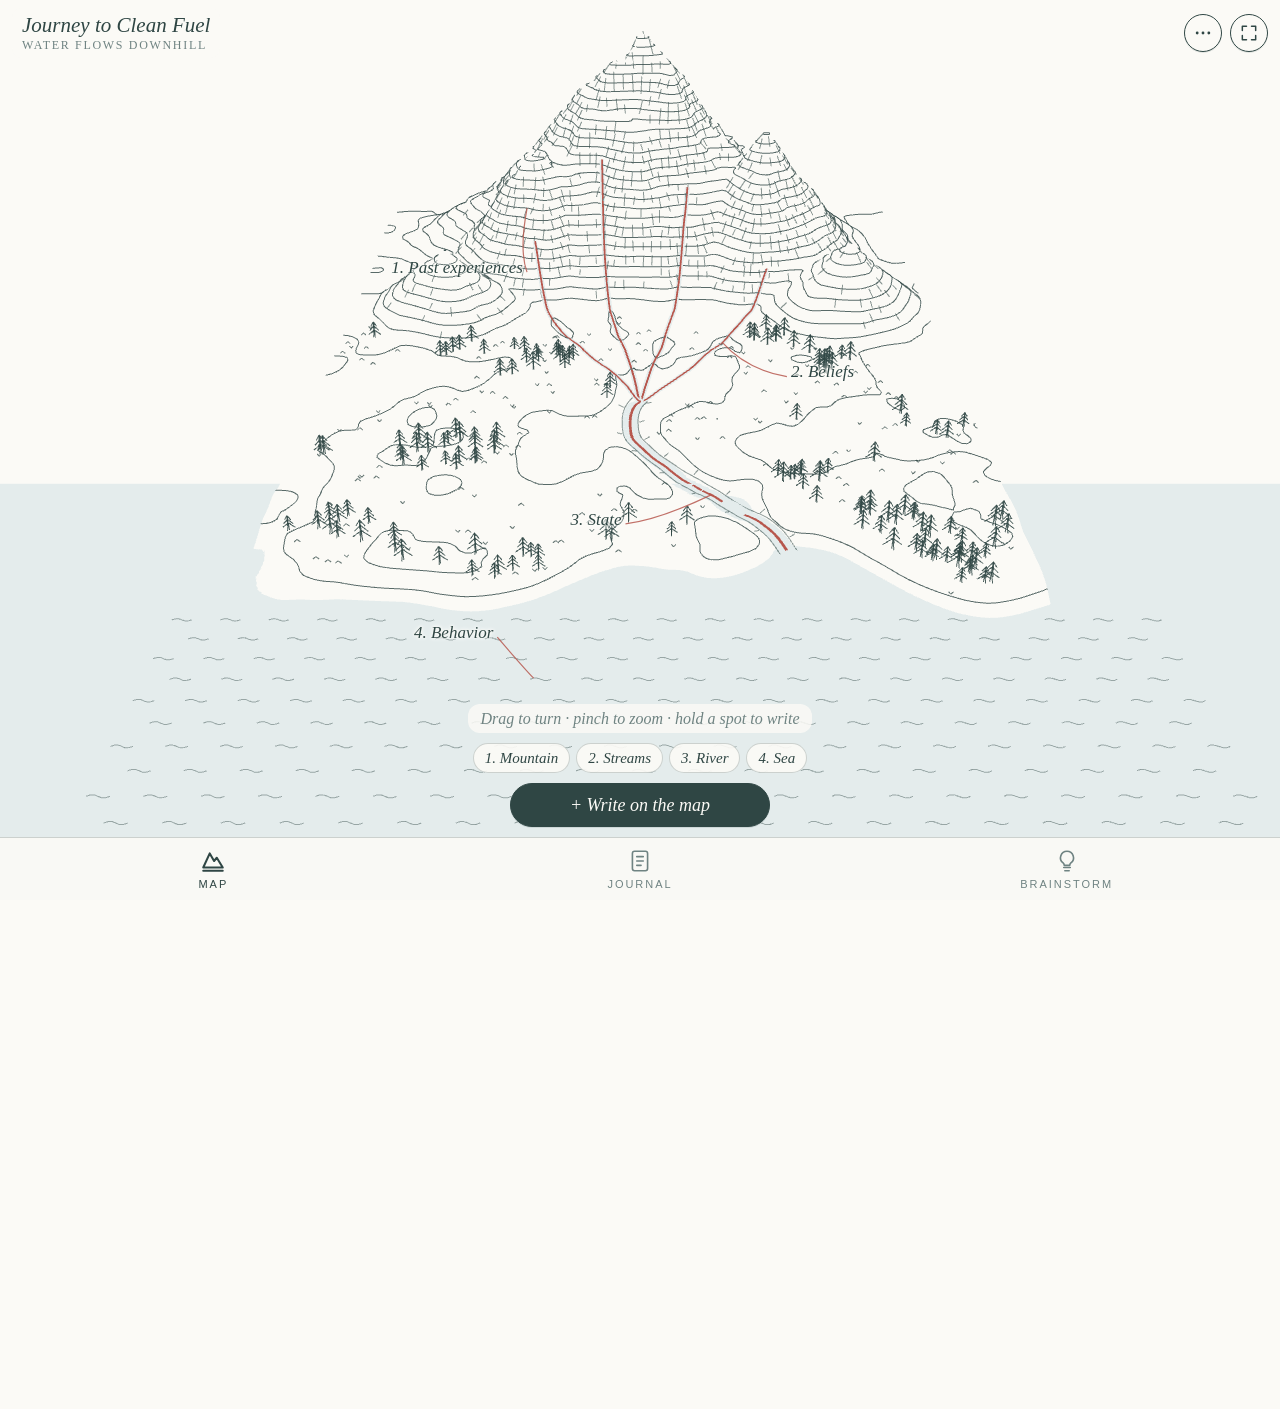
==== commit f7f59bb9: "Journey: add Brainstorm tab with two-way moves to and from the map A third bottom tab, Brainstorm, h" ====
--- a/journey/index.html
+++ b/journey/index.html
@@ -169,6 +169,28 @@
   .entry .m { font-size: 12px; color: var(--ink-soft); margin-top: 4px; display: flex; gap: 10px; align-items: center; flex-wrap: wrap; }
   .entry .m .find { font-family: var(--serif); font-style: italic; font-size: 13px; color: var(--red); padding: 2px 0; }
   .jempty { text-align: center; color: var(--ink-soft); font-family: var(--serif); font-style: italic; font-size: 19px; padding: 60px 20px; line-height: 1.4; }
+  .m .act { font-family: var(--serif); font-style: italic; font-size: 13px; color: var(--red); padding: 2px 0; }
+  .m .act.soft { color: var(--ink-soft); }
+
+  /* ---------- Brainstorm ---------- */
+  #brainstorm { position: absolute; inset: 0; z-index: 3; background: var(--paper); display: none; flex-direction: column; }
+  #brainstorm.on { display: flex; }
+  #brainstorm .scroll { flex: 1; overflow: auto; -webkit-overflow-scrolling: touch; padding: calc(var(--safe-top) + 84px) 16px 120px; }
+  .jhead p { margin: 4px 0 0; color: var(--ink-soft); font-size: 14px; line-height: 1.4; }
+  .idea { display: flex; gap: 10px; padding: 10px 0; border-bottom: 1px dashed var(--line); align-items: flex-start; }
+  .idea .mark { width: 10px; height: 10px; border: 1.5px solid var(--ink-soft); border-radius: 2px; margin-top: 8px; flex: 0 0 auto; transform: rotate(45deg); }
+  .idea .body { flex: 1; min-width: 0; text-align: left; }
+  .idea .t { font-family: var(--serif); font-style: italic; font-size: 18px; line-height: 1.3; white-space: pre-wrap; word-wrap: break-word; color: var(--ink); }
+  .idea .m { font-size: 12px; color: var(--ink-soft); margin-top: 3px; display: flex; gap: 10px; align-items: center; flex-wrap: wrap; }
+  .quick { display: flex; gap: 8px; align-items: center; padding: 10px 0 4px; }
+  .quick input {
+    flex: 1; min-width: 0; border: 1px dashed var(--ink-soft); border-radius: 12px; background: #fff; padding: 9px 12px;
+    font-family: var(--serif); font-style: italic; font-size: 17px; outline: none;
+  }
+  .quick input:focus { border-style: solid; border-color: var(--red); }
+  .quick button { height: 38px; padding: 0 14px; border-radius: 19px; background: var(--ink); color: var(--paper); font-family: var(--serif); font-style: italic; font-size: 16px; flex: 0 0 auto; }
+  .sheet .actions .pill.alt { background: var(--sea); }
+  .sheet .actions.two { margin-top: 8px; }
 
   /* ---------- Sheets ---------- */
   .backdrop { position: absolute; inset: 0; z-index: 10; background: rgba(47,70,68,.28); display: none; }
@@ -234,6 +256,10 @@
 
 <div id="journal">
   <div class="scroll" id="journalScroll"></div>
+</div>
+
+<div id="brainstorm">
+  <div class="scroll" id="brainScroll"></div>
 </div>
 
 <div class="top">
@@ -270,6 +296,10 @@
     <button id="tabJournal">
       <svg viewBox="0 0 24 24"><rect x="5" y="3" width="14" height="18" rx="2"/><path d="M9 8h6M9 12h6M9 16h4"/></svg>
       Journal
+    </button>
+    <button id="tabBrain">
+      <svg viewBox="0 0 24 24"><path d="M9 18h6M10 21h4"/><path d="M12 3a6 6 0 0 0-3.6 10.8c.6.5 1 1.3 1.1 2.2h5c.1-.9.5-1.7 1.1-2.2A6 6 0 0 0 12 3z"/></svg>
+      Brainstorm
     </button>
   </div>
 </div>
@@ -300,6 +330,31 @@
     <button class="pill" id="noteCancel">Cancel</button>
     <button class="pill primary" id="noteSave">Save</button>
   </div>
+  <div class="actions two hide" id="noteToBrainRow">
+    <button class="pill alt" id="noteToBrain">Move to Brainstorm</button>
+  </div>
+</div>
+
+<!-- Idea sheet (brainstorm) -->
+<div class="sheet" id="ideaSheet">
+  <h2 id="ideaTitle">Idea</h2>
+  <p class="sub" id="ideaSub">A rough thought. Nothing here goes on the map until you move it.</p>
+  <textarea id="ideaText" placeholder="Jot the idea…" rows="4"></textarea>
+  <div class="seglabel">Which part of the landscape?</div>
+  <div class="seg" id="ideaLevelSeg">
+    <button data-level="past">Mountain<small>Past</small></button>
+    <button data-level="belief">Streams<small>Beliefs</small></button>
+    <button data-level="state">River<small>State</small></button>
+    <button data-level="behavior">Sea<small>Behavior</small></button>
+  </div>
+  <div class="actions">
+    <button class="pill danger" id="ideaDelete">Delete</button>
+    <button class="pill" id="ideaCancel">Cancel</button>
+    <button class="pill primary" id="ideaSave">Save</button>
+  </div>
+  <div class="actions two">
+    <button class="pill alt" id="ideaToMap">Move to the map</button>
+  </div>
 </div>
 
 <!-- Six signs -->
@@ -322,6 +377,7 @@
   <p>Most people stand by the sea with a bucket. Deeper change happens upstream. Start where you feel it (the river), then trace it up to the belief, then to the moment on the mountain where that belief first made sense.</p>
   <p><b>Map:</b> drag with one finger to turn the landscape, pinch to zoom, drag with two fingers to slide it. Hold a spot to write there. Tap an entry to edit it. Tap 1, 2, 3, 4 to fly to each level.</p>
   <p><b>Journal:</b> everything you write on the map, as one organized list by level. Tap an entry to edit it, or <i>Find on map</i> to fly to it.</p>
+  <p><b>Brainstorm:</b> a scratch space for rough ideas about all four parts: mountain, streams, river, sea. Nothing there is on the map. Move an idea to the map when it feels true, or move a map entry back to Brainstorm when you are not sure about it yet.</p>
   <p><b>Offline:</b> open the app once with a connection and it is saved to your phone. After that it works with no WiFi at all. Your entries always stay on the phone.</p>
 </div>
 
@@ -400,8 +456,8 @@
   // ---------- State ----------
   let data = load();
   function load() {
-    try { const d = JSON.parse(localStorage.getItem(KEY) || 'null'); if (d && Array.isArray(d.notes)) return d; } catch (e) {}
-    return { notes: [], signs: [] };
+    try { const d = JSON.parse(localStorage.getItem(KEY) || 'null'); if (d && Array.isArray(d.notes)) { if (!Array.isArray(d.ideas)) d.ideas = []; return d; } } catch (e) {}
+    return { notes: [], signs: [], ideas: [] };
   }
   function save() { try { localStorage.setItem(KEY, JSON.stringify(data)); } catch (e) {} }
   const uid = () => Date.now().toString(36) + Math.random().toString(36).slice(2, 7);
@@ -893,14 +949,17 @@
   function setTab(t) {
     tab = t;
     $('journal').classList.toggle('on', t === 'journal');
-    $('tabMap').classList.toggle('on', t === 'map'); $('tabJournal').classList.toggle('on', t === 'journal');
+    $('brainstorm').classList.toggle('on', t === 'brainstorm');
+    $('tabMap').classList.toggle('on', t === 'map'); $('tabJournal').classList.toggle('on', t === 'journal'); $('tabBrain').classList.toggle('on', t === 'brainstorm');
     $('mapUI').classList.toggle('hide', t !== 'map'); $('journalUI').classList.toggle('hide', t !== 'journal');
     $('btnFit').classList.toggle('hide', t !== 'map');
-    if (t === 'journal') renderJournal(); else requestRender();
+    refreshTab(); if (t === 'map') requestRender();
     hideBubble();
   }
+  function refreshTab() { if (tab === 'journal') renderJournal(); else if (tab === 'brainstorm') renderBrainstorm(); }
   $('tabMap').addEventListener('click', () => setTab('map'));
   $('tabJournal').addEventListener('click', () => setTab('journal'));
+  $('tabBrain').addEventListener('click', () => setTab('brainstorm'));
 
   // ---------- Sheets ----------
   const backdrop = $('backdrop');
@@ -944,25 +1003,33 @@
     x = Math.round(clamp(x, 5, W - 5)); z = Math.round(clamp(z, 5, D - 5));
     editing = { x, y: z, level: levelAt(x, z), fuel: '' };
     ghostPt = [x, z]; frameOnPoint(x, z);
-    $('noteTitle').textContent = 'New entry'; $('noteDelete').classList.add('hide'); noteText.value = '';
+    $('noteTitle').textContent = 'New entry'; $('noteDelete').classList.add('hide'); $('noteToBrainRow').classList.add('hide'); noteText.value = '';
     setLevel(editing.level); setFuel('');
     show('noteSheet'); setTimeout(() => noteText.focus(), 320);
   }
-  function openNoteBlank() {
-    editing = { x: null, y: null, level: 'state', fuel: '' };
+  function openNoteBlank(level, text, fromIdea, fuel) {
+    editing = { x: null, y: null, level: level || 'state', fuel: fuel || '', fromIdea: fromIdea || null };
     ghostPt = null;
-    $('noteTitle').textContent = 'New entry'; $('noteDelete').classList.add('hide'); noteText.value = '';
-    setLevel('state'); setFuel('');
+    $('noteTitle').textContent = fromIdea ? 'Move idea to the map' : 'New entry'; $('noteDelete').classList.add('hide'); $('noteToBrainRow').classList.add('hide'); noteText.value = text || '';
+    setLevel(editing.level); setFuel(editing.fuel);
     show('noteSheet'); setTimeout(() => noteText.focus(), 320);
   }
   function openNote(id) {
     const n = data.notes.find(n => n.id === id); if (!n) return;
     editing = { id, x: n.x, y: n.y, level: n.level, fuel: n.fuel || '' };
     if (tab === 'map') { ghostPt = [n.x, n.y]; frameOnPoint(n.x, n.y); }
-    $('noteTitle').textContent = 'Entry'; $('noteDelete').classList.remove('hide'); noteText.value = n.text;
+    $('noteTitle').textContent = 'Entry'; $('noteDelete').classList.remove('hide'); $('noteToBrainRow').classList.remove('hide'); noteText.value = n.text;
     setLevel(n.level); setFuel(n.fuel);
     show('noteSheet');
   }
+  // Demote a map entry to a rough idea in Brainstorm
+  function entryToBrainstorm(id) {
+    const n = data.notes.find(n => n.id === id); if (!n) return;
+    data.notes = data.notes.filter(m => m.id !== id);
+    data.ideas.push({ id: uid(), level: n.level, text: n.text, fuel: n.fuel || '', created: Date.now(), from: n.created });
+    save(); syncNoteEls(); closeSheets(); setTab('brainstorm');
+  }
+  $('noteToBrain').addEventListener('click', () => { if (editing && editing.id) entryToBrainstorm(editing.id); });
   function autoPlace(level) {
     const pick = (pts, a, b) => { const p = pts[Math.floor(pts.length * rand(a, b))]; return [p[0] + rand(-6, 6), p[1] + rand(-6, 6)]; };
     const rr = Math.random;
@@ -981,15 +1048,89 @@
       let x = editing.x, z = editing.y;
       if (x == null) { [x, z] = autoPlace(editing.level); x = Math.round(x); z = Math.round(z); }
       data.notes.push({ id: uid(), x, y: z, text, level: editing.level, fuel: editing.fuel, created: now, updated: now });
-    }
-    save(); syncNoteEls(); closeSheets(); if (tab === 'journal') renderJournal();
+      if (editing.fromIdea) data.ideas = data.ideas.filter(i => i.id !== editing.fromIdea);
+    }
+    save(); syncNoteEls(); closeSheets(); refreshTab();
   });
   $('noteCancel').addEventListener('click', closeSheets);
   $('noteDelete').addEventListener('click', () => {
     if (!confirm('Delete this entry?')) return;
     data.notes = data.notes.filter(n => n.id !== editing.id);
-    save(); syncNoteEls(); closeSheets(); if (tab === 'journal') renderJournal();
+    save(); syncNoteEls(); closeSheets(); refreshTab();
   });
+
+  // ---------- Brainstorm ----------
+  let ideaEditing = null;
+  const ideaText = $('ideaText');
+  function setIdeaLevel(k) { ideaEditing.level = k; [...$('ideaLevelSeg').children].forEach(b => b.classList.toggle('on', b.dataset.level === k)); }
+  $('ideaLevelSeg').addEventListener('click', e => { const b = e.target.closest('button'); if (b) setIdeaLevel(b.dataset.level); });
+  function openIdea(id) {
+    const i = data.ideas.find(i => i.id === id); if (!i) return;
+    ideaEditing = { id, level: i.level };
+    ideaText.value = i.text; setIdeaLevel(i.level);
+    show('ideaSheet');
+  }
+  $('ideaSave').addEventListener('click', () => {
+    const text = ideaText.value.trim(); if (!text) { ideaText.focus(); return; }
+    const i = data.ideas.find(i => i.id === ideaEditing.id); if (i) Object.assign(i, { text, level: ideaEditing.level, updated: Date.now() });
+    save(); closeSheets(); renderBrainstorm();
+  });
+  $('ideaCancel').addEventListener('click', closeSheets);
+  $('ideaDelete').addEventListener('click', () => {
+    if (!confirm('Delete this idea?')) return;
+    data.ideas = data.ideas.filter(i => i.id !== ideaEditing.id); save(); closeSheets(); renderBrainstorm();
+  });
+  $('ideaToMap').addEventListener('click', () => {
+    const i = data.ideas.find(i => i.id === ideaEditing.id); if (!i) return;
+    const text = ideaText.value.trim() || i.text;
+    closeSheets();
+    openNoteBlank(ideaEditing.level, text, i.id, i.fuel);
+  });
+  function addIdea(level, text) {
+    text = text.trim(); if (!text) return;
+    data.ideas.push({ id: uid(), level, text, fuel: '', created: Date.now() });
+    save(); renderBrainstorm();
+  }
+  function renderBrainstorm() {
+    const box = $('brainScroll');
+    const drafts = {}; box.querySelectorAll('.quick input').forEach(inp => { if (inp.value) drafts[inp.dataset.level] = inp.value; });
+    const focusLevel = document.activeElement && document.activeElement.dataset ? document.activeElement.dataset.level : null;
+    box.innerHTML = '';
+    const head = document.createElement('div'); head.className = 'jhead';
+    head.innerHTML = `<div><h1>Brainstorm</h1><p>Rough ideas for every part of the landscape. Nothing here is on the map yet.</p></div><span class="count">${data.ideas.length ? data.ideas.length + (data.ideas.length === 1 ? ' idea' : ' ideas') : ''}</span>`;
+    box.appendChild(head);
+    const hints = { past: 'An idea about the mountain…', belief: 'An idea about a stream…', state: 'An idea about the river…', behavior: 'An idea about the sea…' };
+    for (const k of ['past', 'belief', 'state', 'behavior']) {
+      const L = LEVELS[k];
+      const ideas = data.ideas.filter(i => i.level === k).sort((a, b) => b.created - a.created);
+      const sec = document.createElement('section'); sec.className = 'jsec';
+      sec.innerHTML = `<h2>${L.n}. ${L.where} <small>${L.name}${ideas.length ? ' · ' + ideas.length : ''}</small></h2><div class="rule"></div>`;
+      ideas.forEach(i => {
+        const row = document.createElement('div'); row.className = 'idea';
+        const mark = document.createElement('span'); mark.className = 'mark';
+        const body = document.createElement('button'); body.className = 'body';
+        const t = document.createElement('div'); t.className = 't'; t.textContent = i.text;
+        const m = document.createElement('div'); m.className = 'm';
+        const when = document.createElement('span'); when.textContent = fmtDate(i.created); m.appendChild(when);
+        const toMap = document.createElement('button'); toMap.className = 'act'; toMap.textContent = 'Move to map';
+        toMap.addEventListener('click', ev => { ev.stopPropagation(); openNoteBlank(i.level, i.text, i.id, i.fuel); });
+        m.appendChild(toMap);
+        body.appendChild(t); body.appendChild(m);
+        body.addEventListener('click', () => openIdea(i.id));
+        row.appendChild(mark); row.appendChild(body); sec.appendChild(row);
+      });
+      const q = document.createElement('div'); q.className = 'quick';
+      const inp = document.createElement('input'); inp.type = 'text'; inp.placeholder = hints[k]; inp.dataset.level = k; inp.autocomplete = 'off'; inp.enterKeyHint = 'done';
+      if (drafts[k]) inp.value = drafts[k];
+      const add = document.createElement('button'); add.textContent = 'Add';
+      const commit = () => { const v = inp.value; if (v.trim()) { inp.value = ''; addIdea(k, v); } };
+      add.addEventListener('click', commit);
+      inp.addEventListener('keydown', e => { if (e.key === 'Enter') { e.preventDefault(); commit(); } });
+      q.appendChild(inp); q.appendChild(add); sec.appendChild(q);
+      box.appendChild(sec);
+      if (focusLevel === k) setTimeout(() => inp.focus(), 0);
+    }
+  }
 
   // ---------- Buttons ----------
   $('btnFit').addEventListener('click', () => { placing = false; setHint(); fitHome(); hideBubble(); });
@@ -1007,7 +1148,7 @@
     box.appendChild(head);
     if (!data.notes.length) {
       const e = document.createElement('div'); e.className = 'jempty';
-      e.textContent = 'Nothing here yet. Everything you write on the map appears here, organized by level. Hold a spot on the map, or tap + Write.';
+      e.textContent = 'Nothing here yet. Everything you write on the map appears here, organized by level. Hold a spot on the map, or tap + Write. Rough ideas live in Brainstorm.';
       box.appendChild(e); return;
     }
     for (const k of ['past', 'belief', 'state', 'behavior']) {
@@ -1026,6 +1167,9 @@
         const find = document.createElement('button'); find.className = 'find'; find.textContent = 'Find on map';
         find.addEventListener('click', ev => { ev.stopPropagation(); setTab('map'); flyTo({ tx: n.x, tz: n.y, dist: Math.min(cam.dist, 650) }, 700); const el = noteEls.get(n.id); if (el) { el.classList.add('lit'); setTimeout(() => { el.classList.remove('lit'); requestRender(); }, 2400); } });
         m.appendChild(find);
+        const demote = document.createElement('button'); demote.className = 'act soft'; demote.textContent = 'Move to Brainstorm';
+        demote.addEventListener('click', ev => { ev.stopPropagation(); if (confirm('Take this off the map and keep it as an idea in Brainstorm?')) entryToBrainstorm(n.id); });
+        m.appendChild(demote);
         body.appendChild(t); body.appendChild(m);
         body.addEventListener('click', () => openNote(n.id));
         row.appendChild(dot); row.appendChild(body); sec.appendChild(row);
@@ -1068,15 +1212,15 @@
       try {
         const d = JSON.parse(r.result); if (!d || !Array.isArray(d.notes)) throw 0;
         if (!confirm(`Restore ${d.notes.length} entries? This replaces what is here now.`)) return;
-        data = { notes: d.notes, signs: Array.isArray(d.signs) ? d.signs : [] };
-        save(); syncNoteEls(); closeSheets(); if (tab === 'journal') renderJournal();
+        data = { notes: d.notes, signs: Array.isArray(d.signs) ? d.signs : [], ideas: Array.isArray(d.ideas) ? d.ideas : [] };
+        save(); syncNoteEls(); closeSheets(); refreshTab();
       } catch (_) { alert('That file is not a Journey to Clean Fuel backup.'); }
     };
     r.readAsText(f); e.target.value = '';
   });
   $('menuReset').addEventListener('click', () => {
-    if (!confirm('Clear every entry? Back up first if you want to keep them.')) return;
-    data = { notes: [], signs: [] }; save(); syncNoteEls(); closeSheets(); if (tab === 'journal') renderJournal();
+    if (!confirm('Clear every entry and idea? Back up first if you want to keep them.')) return;
+    data = { notes: [], signs: [], ideas: [] }; save(); syncNoteEls(); closeSheets(); refreshTab();
   });
 
   // ---------- Boot ----------
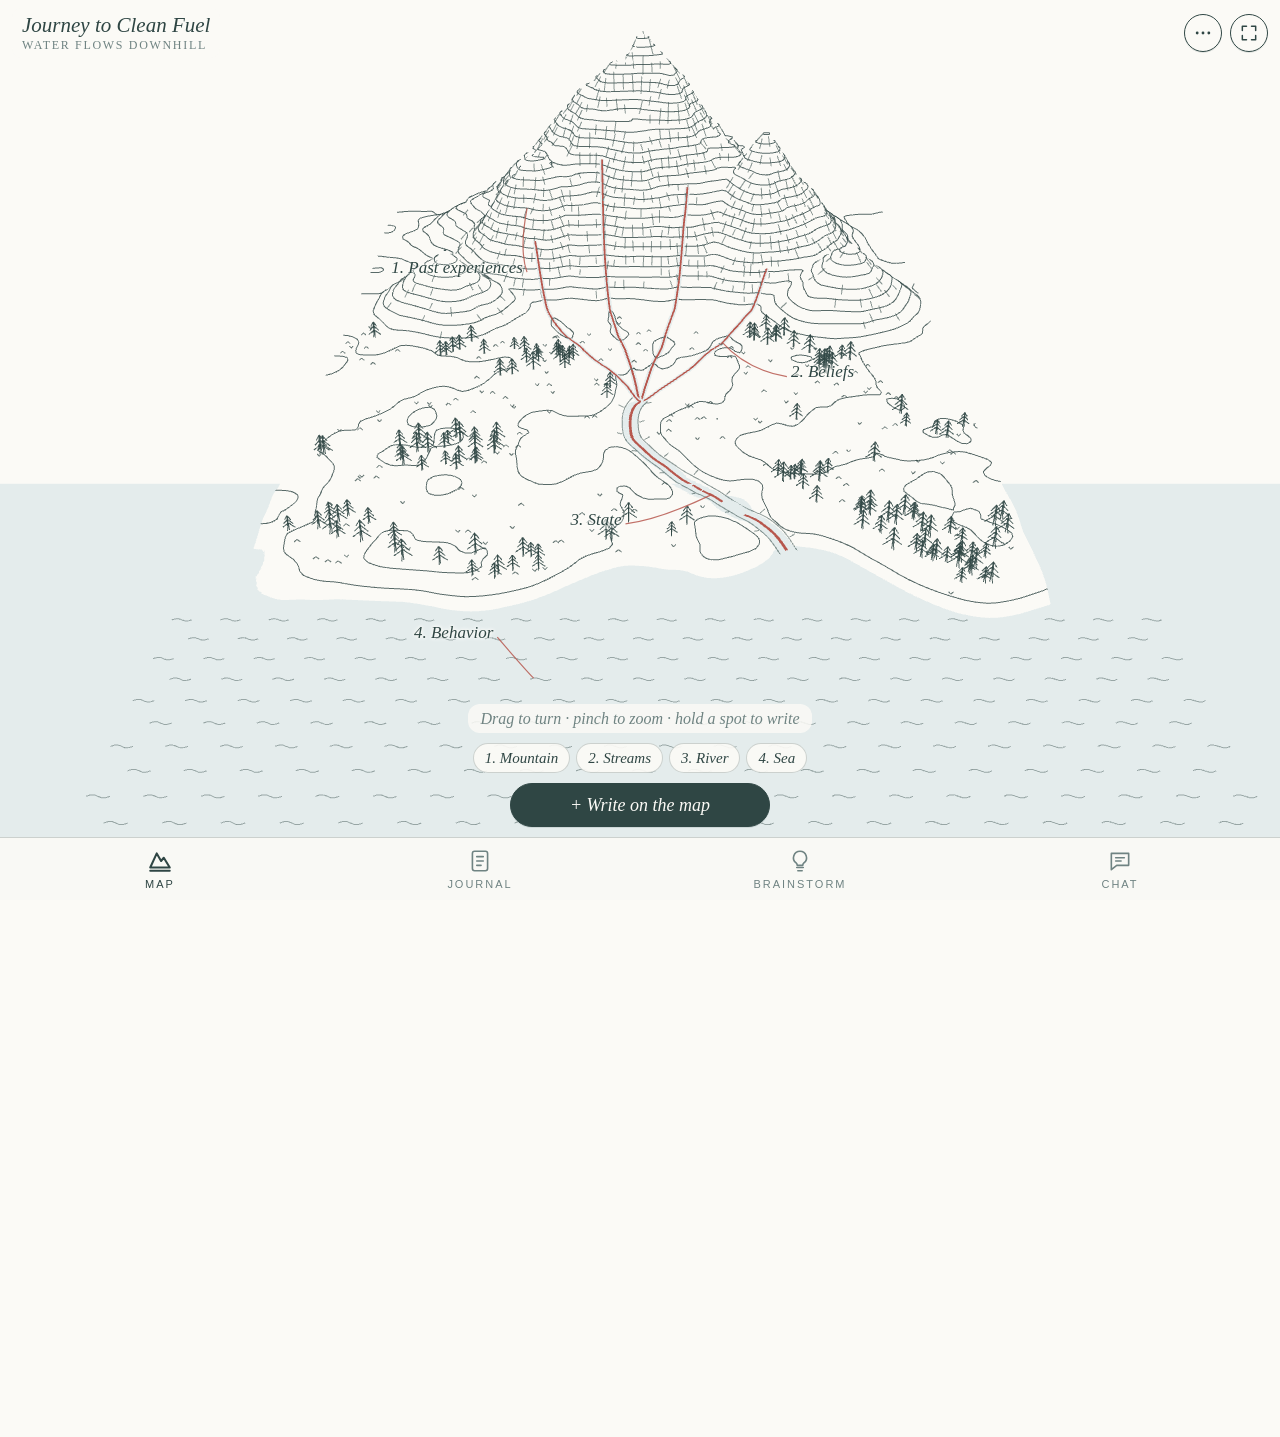
==== commit cd357a62: "Journey: add Chat tab with a Claude-powered guide through the landscape A fourth bottom tab, Chat, t" ====
--- a/journey/index.html
+++ b/journey/index.html
@@ -190,6 +190,60 @@
   .quick input:focus { border-style: solid; border-color: var(--red); }
   .quick button { height: 38px; padding: 0 14px; border-radius: 19px; background: var(--ink); color: var(--paper); font-family: var(--serif); font-style: italic; font-size: 16px; flex: 0 0 auto; }
   .sheet .actions .pill.alt { background: var(--sea); }
+
+  /* ---------- Chat ---------- */
+  #chat { position: absolute; inset: 0; z-index: 3; background: var(--paper); display: none; flex-direction: column; }
+  #chat.on { display: flex; }
+  #chat .scroll { flex: 1; overflow: auto; -webkit-overflow-scrolling: touch; padding: calc(var(--safe-top) + 84px) 16px 190px; }
+  .chead { display: flex; align-items: center; justify-content: space-between; margin: 0 0 10px; }
+  .chead h1 { font-family: var(--serif); font-style: italic; font-weight: 400; font-size: 30px; margin: 0; }
+  .chead p { margin: 2px 0 0; color: var(--ink-soft); font-size: 13px; }
+  .chead .btns { display: flex; gap: 6px; }
+  .chead .btns button { height: 32px; padding: 0 12px; border-radius: 16px; border: 1px solid var(--line); background: var(--card); font-family: var(--serif); font-style: italic; font-size: 14px; color: var(--ink); }
+  .msg { margin: 0 0 14px; display: flex; }
+  .msg.user { justify-content: flex-end; }
+  .msg .bub { max-width: 86%; font-size: 16px; line-height: 1.45; }
+  .msg.user .bub { background: var(--ink); color: var(--paper); border-radius: 18px 18px 4px 18px; padding: 10px 14px; font-family: var(--serif); font-style: italic; font-size: 17px; white-space: pre-wrap; word-wrap: break-word; }
+  .msg.assistant .bub { font-family: var(--serif); font-style: italic; font-size: 18px; line-height: 1.4; color: var(--ink); padding: 4px 0 4px 14px; border-left: 1.5px solid var(--red); word-wrap: break-word; }
+  .msg.assistant .bub p { margin: 0 0 10px; }
+  .msg.assistant .bub p:last-child { margin-bottom: 0; }
+  .msg.assistant .bub ul { margin: 0 0 10px; padding-left: 18px; }
+  .msg.assistant .bub b { font-weight: 600; }
+  .msg.assistant .bub .cursor { display: inline-block; width: 8px; height: 16px; background: var(--red); vertical-align: -2px; margin-left: 2px; animation: blink 1s steps(2) infinite; }
+  @keyframes blink { to { opacity: 0; } }
+  .msg .sys { color: var(--red); font-size: 13px; font-family: var(--ui); padding: 6px 0 0 14px; }
+  .ecard { margin: 10px 0 4px; border: 1px dashed var(--ink-soft); border-radius: 12px; padding: 10px 12px; background: #fff; font-style: normal; }
+  .ecard .et { font-family: var(--serif); font-style: italic; font-size: 17px; line-height: 1.3; }
+  .ecard .em { display: flex; gap: 8px; align-items: center; flex-wrap: wrap; margin-top: 8px; font: 11px/1 var(--ui); letter-spacing: .1em; text-transform: uppercase; color: var(--ink-soft); }
+  .ecard .em button { height: 30px; padding: 0 12px; border-radius: 15px; border: 1px solid var(--ink); background: var(--card); font-family: var(--serif); font-style: italic; font-size: 14px; letter-spacing: 0; text-transform: none; color: var(--ink); }
+  .ecard .em button.done { border-color: var(--line); color: var(--ink-soft); background: transparent; }
+  .starters { display: flex; flex-direction: column; gap: 8px; margin: 18px 0; }
+  .starters button { text-align: left; border: 1px solid var(--line); border-radius: 14px; padding: 10px 14px; background: var(--card); font-family: var(--serif); font-style: italic; font-size: 16px; color: var(--ink); line-height: 1.3; }
+  .starters button:active { background: var(--sea); }
+  .setup { border: 1px solid var(--line); border-radius: 16px; padding: 14px 16px; margin: 10px 0 16px; background: var(--card); font-size: 14.5px; line-height: 1.45; }
+  .setup h3 { font-family: var(--serif); font-style: italic; font-weight: 400; font-size: 20px; margin: 0 0 6px; }
+  .setup ol { margin: 6px 0 10px; padding-left: 20px; }
+  .setup li { margin: 0 0 4px; }
+  .setup .pill { height: 40px; }
+  .composer { display: flex; gap: 8px; align-items: flex-end; width: 100%; padding: 0 12px; }
+  .composer textarea {
+    flex: 1; min-height: 44px; max-height: 140px; border: 1px solid var(--ink); border-radius: 22px; background: #fff;
+    padding: 11px 16px; font-family: var(--serif); font-style: italic; font-size: 17px; line-height: 1.3; outline: none; resize: none;
+  }
+  .composer textarea:focus { border-color: var(--red); }
+  .composer button { width: 44px; height: 44px; border-radius: 22px; background: var(--ink); color: var(--paper); flex: 0 0 auto; display: flex; align-items: center; justify-content: center; }
+  .composer button svg { width: 22px; height: 22px; fill: none; stroke: currentColor; stroke-width: 2; stroke-linecap: round; stroke-linejoin: round; }
+  .composer button.stop { background: var(--red); }
+  .composer button:disabled { opacity: .4; }
+  .bottom.chatmode { bottom: var(--kb, 0px); }
+  .sheet input[type=password], .sheet input[type=text], .sheet select {
+    width: 100%; border: 1px solid var(--ink); border-radius: 12px; background: #fff; padding: 10px 12px; font-size: 16px; outline: none; -webkit-appearance: none;
+  }
+  .sheet input:focus { border-color: var(--red); }
+  .sheet textarea.plain { font-family: var(--ui); font-style: normal; font-size: 15px; min-height: 90px; }
+  .sheet .toggle { display: flex; align-items: center; justify-content: space-between; gap: 12px; padding: 10px 0; font-size: 15px; }
+  .sheet .toggle input { width: 22px; height: 22px; accent-color: var(--teal); }
+  .sheet .note { font-size: 12.5px; color: var(--ink-soft); line-height: 1.4; margin: 4px 0 0; }
   .sheet .actions.two { margin-top: 8px; }
 
   /* ---------- Sheets ---------- */
@@ -262,6 +316,10 @@
   <div class="scroll" id="brainScroll"></div>
 </div>
 
+<div id="chat">
+  <div class="scroll" id="chatScroll"></div>
+</div>
+
 <div class="top">
   <div class="title">Journey to Clean Fuel<small>Water flows downhill</small></div>
   <div class="right">
@@ -288,6 +346,12 @@
   <div id="journalUI" class="hide" style="display:contents">
     <div class="row"><button class="pill wide primary" id="btnAddJournal">+ Write</button></div>
   </div>
+  <div id="chatUI" class="hide" style="display:contents">
+    <div class="composer">
+      <textarea id="chatInput" rows="1" placeholder="What is going on for you?" enterkeyhint="send"></textarea>
+      <button id="chatSend" aria-label="Send"><svg viewBox="0 0 24 24"><path d="M12 19V5M5 12l7-7 7 7"/></svg></button>
+    </div>
+  </div>
   <div class="tabs">
     <button id="tabMap" class="on">
       <svg viewBox="0 0 24 24"><path d="M3 18 L9 5 L13 12 L15.5 9 L21 18 Z"/><path d="M3 21h18"/></svg>
@@ -300,6 +364,10 @@
     <button id="tabBrain">
       <svg viewBox="0 0 24 24"><path d="M9 18h6M10 21h4"/><path d="M12 3a6 6 0 0 0-3.6 10.8c.6.5 1 1.3 1.1 2.2h5c.1-.9.5-1.7 1.1-2.2A6 6 0 0 0 12 3z"/></svg>
       Brainstorm
+    </button>
+    <button id="tabChat">
+      <svg viewBox="0 0 24 24"><path d="M4 5h16v11H9l-5 4z"/><path d="M8 9h8M8 12h5"/></svg>
+      Chat
     </button>
   </div>
 </div>
@@ -378,7 +446,31 @@
   <p><b>Map:</b> drag with one finger to turn the landscape, pinch to zoom, drag with two fingers to slide it. Hold a spot to write there. Tap an entry to edit it. Tap 1, 2, 3, 4 to fly to each level.</p>
   <p><b>Journal:</b> everything you write on the map, as one organized list by level. Tap an entry to edit it, or <i>Find on map</i> to fly to it.</p>
   <p><b>Brainstorm:</b> a scratch space for rough ideas about all four parts: mountain, streams, river, sea. Nothing there is on the map. Move an idea to the map when it feels true, or move a map entry back to Brainstorm when you are not sure about it yet.</p>
-  <p><b>Offline:</b> open the app once with a connection and it is saved to your phone. After that it works with no WiFi at all. Your entries always stay on the phone.</p>
+  <p><b>Chat:</b> a guide who knows the whole training and, if you allow it, what you have written on the map. Talk through what is going on and it will help you trace it upstream, sit with it, and find the belief underneath. It runs on Claude with your own API key, so it needs a connection.</p>
+  <p><b>Offline:</b> open the app once with a connection and it is saved to your phone. After that everything except Chat works with no WiFi at all. Your entries always stay on the phone.</p>
+</div>
+
+<!-- Chat settings -->
+<div class="sheet" id="chatSettingsSheet">
+  <h2>Chat settings</h2>
+  <p class="sub">The guide runs on Claude, using your own API key. Messages go from your phone straight to Anthropic. Nothing else is involved.</p>
+  <div class="seglabel">Anthropic API key</div>
+  <input type="password" id="csKey" placeholder="sk-ant-…" autocomplete="off" autocapitalize="off" spellcheck="false">
+  <p class="note">Stored only on this phone, never in backups. Get one at console.anthropic.com → API keys. Usage is billed to your Anthropic account.</p>
+  <div class="seglabel">Model</div>
+  <select id="csModel">
+    <option value="claude-opus-5-5">Claude Opus 5.5 (recommended)</option>
+    <option value="claude-sonnet-5-5">Claude Sonnet 5.5 (faster, cheaper)</option>
+    <option value="claude-haiku-5-5">Claude Haiku 5.5 (cheapest)</option>
+  </select>
+  <label class="toggle"><span>Let the guide read my map, journal and brainstorm<br><small class="note">So it can connect what you have already written.</small></span><input type="checkbox" id="csShare" checked></label>
+  <div class="seglabel">Extra teachings (optional)</div>
+  <textarea id="csTeach" class="plain" placeholder="Paste captions or quotes from @diewithoutregretss, or anything else you want the guide to draw on."></textarea>
+  <p class="note">The guide already knows the full Dirty Fuel to Clean Fuel training. Whatever you paste here is added to that.</p>
+  <div class="actions">
+    <button class="pill" id="csCancel">Cancel</button>
+    <button class="pill primary" id="csSave">Save</button>
+  </div>
 </div>
 
 <!-- Menu -->
@@ -456,8 +548,8 @@
   // ---------- State ----------
   let data = load();
   function load() {
-    try { const d = JSON.parse(localStorage.getItem(KEY) || 'null'); if (d && Array.isArray(d.notes)) { if (!Array.isArray(d.ideas)) d.ideas = []; return d; } } catch (e) {}
-    return { notes: [], signs: [], ideas: [] };
+    try { const d = JSON.parse(localStorage.getItem(KEY) || 'null'); if (d && Array.isArray(d.notes)) { if (!Array.isArray(d.ideas)) d.ideas = []; if (!Array.isArray(d.chat)) d.chat = []; return d; } } catch (e) {}
+    return { notes: [], signs: [], ideas: [], chat: [] };
   }
   function save() { try { localStorage.setItem(KEY, JSON.stringify(data)); } catch (e) {} }
   const uid = () => Date.now().toString(36) + Math.random().toString(36).slice(2, 7);
@@ -950,13 +1042,16 @@
     tab = t;
     $('journal').classList.toggle('on', t === 'journal');
     $('brainstorm').classList.toggle('on', t === 'brainstorm');
-    $('tabMap').classList.toggle('on', t === 'map'); $('tabJournal').classList.toggle('on', t === 'journal'); $('tabBrain').classList.toggle('on', t === 'brainstorm');
-    $('mapUI').classList.toggle('hide', t !== 'map'); $('journalUI').classList.toggle('hide', t !== 'journal');
+    $('chat').classList.toggle('on', t === 'chat');
+    $('tabMap').classList.toggle('on', t === 'map'); $('tabJournal').classList.toggle('on', t === 'journal'); $('tabBrain').classList.toggle('on', t === 'brainstorm'); $('tabChat').classList.toggle('on', t === 'chat');
+    $('mapUI').classList.toggle('hide', t !== 'map'); $('journalUI').classList.toggle('hide', t !== 'journal'); $('chatUI').classList.toggle('hide', t !== 'chat');
+    document.querySelector('.bottom').classList.toggle('chatmode', t === 'chat');
     $('btnFit').classList.toggle('hide', t !== 'map');
     refreshTab(); if (t === 'map') requestRender();
     hideBubble();
   }
-  function refreshTab() { if (tab === 'journal') renderJournal(); else if (tab === 'brainstorm') renderBrainstorm(); }
+  function refreshTab() { if (tab === 'journal') renderJournal(); else if (tab === 'brainstorm') renderBrainstorm(); else if (tab === 'chat') renderChat(); }
+  $('tabChat').addEventListener('click', () => setTab('chat'));
   $('tabMap').addEventListener('click', () => setTab('map'));
   $('tabJournal').addEventListener('click', () => setTab('journal'));
   $('tabBrain').addEventListener('click', () => setTab('brainstorm'));
@@ -1178,6 +1273,227 @@
     }
   }
 
+  // ---------- Chat: the guide ----------
+  const CS_KEY = 'journey-chat-settings-v1';
+  let cs = { key: '', model: 'claude-opus-5-5', share: true, teach: '' };
+  try { Object.assign(cs, JSON.parse(localStorage.getItem(CS_KEY) || '{}')); } catch (e) {}
+  function saveCs() { try { localStorage.setItem(CS_KEY, JSON.stringify(cs)); } catch (e) {} }
+
+  const GUIDE_SYSTEM = `You are the guide inside "Journey to Clean Fuel", a private iPhone journaling app. The person talking to you is a high achiever using the app to uncover their dirty fuel and move toward clean fuel. You are warm, direct, unhurried and plain-spoken, like a good coach talking to a friend over coffee. No hype, no therapy jargon, no lectures. You are not Jude Fredman and never claim to be him; you teach his method faithfully and credit it as his when relevant.
+
+THE TEACHING (from Jude Fredman's training "Dirty Fuel to Clean Fuel", and his Instagram @diewithoutregretss, where he is a coach and founder who helps people change subconscious blocks and talks about living so you die without regrets):
+
+Dirty fuel is motivation that comes from fear, shame, proving, approval, control, or not feeling enough. It works: it builds businesses, grows audiences, wins titles. That is why it is hard to spot. But it comes with a price, and most high achievers reach a crossroads: keep paying it, or cash in for something cleaner and, paradoxically, more powerful. Clean fuel is the same ambition, the same high standards, the same capacity for work, just different water: love, curiosity, purpose, service, enough-ness. Clean fuel is not a better behavior or a good mood you adopt on Monday. It is what the river and sea look like when different streams feed them.
+
+Six common signs of dirty fuel: 1) your emotional state is dictated by external results, your mood graph matches your work graph; 2) you cannot psychologically switch off, the laptop is shut but up here you are still at work; 3) you self-sabotage through productive procrastination, the important thing slides while you do other productive things; 4) achievement never creates lasting satisfaction, the goalposts move, the win feels good for about four minutes; 5) other people's success makes something in you tighten; 6) an underlying sense of emptiness despite the success. The score is not the point. One sign hitting hard can matter more than four hitting slightly. Ask: am I running on dirty fuel? Notice the first answer.
+
+The four levels of change are one landscape, and water flows downhill. Level 1, the mountain: past experiences, as they live in you now. Childhood is the highest ground because the shape of the mountain decides where all the water runs. Level 2, the streams: beliefs. Rain hits the top and finds routes through the rock; not one stream, dozens. A belief is a conclusion a child's mind drew from something that happened: who I am, what I am worth, what is safe, what I must do to deserve love, respect, belonging, approval, security. The mountain is what happened; the streams are what you concluded it meant. Level 3, the river: state. The streams converge into one body of water, your day to day mood, thoughts, emotions, the felt experience of being you. Beliefs shape the meaning your brain gives to events, so dozens of beliefs pour into one current; you are not standing in a stream, you are standing in a river. Level 4, the sea: behavior. Actions, avoidances, habits, the things you do and the things you can never quite make yourself do. It is the level almost everyone tries to fix.
+
+Most people work at levels 3 and 4: discipline, willpower, systems, routines, accountability at the sea; breathwork, meditation, journaling, cold plunges, much therapy at the river. None of it is wrong, but if the belief upstream has not changed, the same water keeps arriving. That is why January's routine is gone by April and a great week is back to normal by Tuesday. You are standing by the sea with a bucket while water keeps coming down the mountain. Deeper change happens upstream at levels 1 and 2.
+
+Important distinction: the mountain is not literally what happened. What happened is over. The mountain is your internal experience of what happened as it lives in you now. Something objectively happened, and the meaning a child attached to it may not be objectively true. "Dad was distant" became "Dad doesn't love me" became "I'm not worthy of love". "I was bullied" became "there is something wrong with me" became "I need to be impressive to be accepted". "My parents worried about money" became "we are not safe" became "I need to stay in control to be safe". The facts are facts. The meanings were made by a child doing their best with a child's understanding. Change the meaning and the stream can run differently.
+
+Why a child picks the painful meaning: a child's brain has one job after pain, work out how to stop it happening again, and it needs an explanation to build a strategy. "The world is unpredictable and this had nothing to do with me" may be truer but a child can do nothing with it, so "it must be me" is strangely safer, because if I am the problem I can become the solution: more impressive, more useful, more in control, needing no one. The strategy works for a while and can build an extraordinarily capable adult. A strategy that once created safety can later become a prison.
+
+Dirty fuel at each level: at the sea it is what it makes you do (working when you do not need to, micromanaging, not taking the holiday or answering emails through it, setting the next target the week you hit the last one, productive procrastination). At the river it is how it feels (mood rising and falling with results, the flinch when someone wins, the achievement that felt good for four minutes, the sense that something is missing). At the streams it is what you believe, often subconsciously ("I'm not worthy unless I'm achieving", "my value is what I produce", "being impressive is safer than being me", "if I stop it all falls apart", "if I'm not in control I'm not safe", "love is something I earn"). At the mountain it is the meaning attached to past experiences: being compared to a sibling, criticized at exactly the wrong moment, achievement being what got you noticed, a parent emotionally hard to reach, having to become reliable when things felt unstable, or simply learning in a loving home which kind of person got the most safety, praise or connection. Size of the event matters less than what it came to mean. Because of all this, dirty fuel is not a conscious choice and you cannot just decide to be motivated by love; that is asking the river to choose different water. The six signs travel together because they are downstream expressions of the same handful of beliefs.
+
+The self-awareness trap: awareness is essential and, on its own, useless. It is an X-ray. You need it to see what is broken, but expecting the X-ray to heal the bone is insane. Some of the most self-aware people are the most miserable. At some point you stop studying the X-ray and treat the bone. Understanding, talking about it, and arguing with the belief intellectually are not enough.
+
+How beliefs actually change (memory reconsolidation, explained simply): when an old emotional learning is brought back online (reactivation) and, while active, meets an experience that does not fit what it predicts (a mismatch, a prediction error), the old learning becomes temporarily open to updating before it stabilizes again. Not an affirmation, not a thought placed on top, a felt experience the old rule cannot explain. In landscape terms, the old stream runs again and for a while the rock around it becomes changeable.
+
+The three step method, trace, surrender, replace: TRACE starts where you actually experience it, the river: the anxiety, pressure, shame, the inability to switch off, the need to control. Follow the feeling upstream to the belief feeding it, then further to the experience where that belief first made sense. You do not need to already know the memory or the belief; you bring the pattern and work backwards, and the gap between what you know and what you feel is the trail. SURRENDER is the part people do not expect: instead of arguing with the feeling, fixing it, or reassuring yourself with achievements, stop fighting it. Let the old learning become active and let the emotion that was never fully processed move through the body: where it lives, the tightness, pressure, heaviness, fear, sadness. You cannot change what you cannot accept; what you resist persists. REPLACE works on two levels: first the meaning of the specific moment (getting the answer wrong did not mean everyone saw a fraud; dad being away did not mean she did not matter; not knowing what would happen did not mean danger), then the broader rule that grew from it. The replacement must be unconditional, not "I'm an incredible CEO" (still conditional, still has to be kept up) but "I am always enough, exactly as I am", "I can let people see me fully, what I know and what I don't, and I am still worthy of respect", "I matter whether or not anyone is paying attention", "I am safe even when I am not in control", "my safety comes from trusting myself, not controlling everything". Then TEST: does the same trigger still create the same reaction, does the old belief still feel as true, does the new one feel emotionally real, does behavior downstream change without force.
+
+Three examples to draw on: Daniel, a tech CEO hijacked for weeks by one paragraph in a profile; underneath, "I'm not good enough" and "people think I'm more capable than I am and will find out"; the mountain was a classroom at nine, guessing wrong in front of the class, the teacher saying "I'm surprised you didn't know that"; afterwards criticism still registered but stopped hijacking him and he led better than ever. Maya, a creator whose mood lived and died by engagement; underneath, "if people aren't paying attention to me I don't matter"; the mountain was a happy memory, her third birthday with her military dad fully present, precious because it was rare; afterwards a post flopped and she said "huh, that didn't land" and went for lunch, and her work grew faster. Tom, a business owner who could not delegate; underneath, "if I'm not in control I'm not safe"; the mountain was a cross-country move at ten; afterwards his team made decisions, he stopped checking his phone through dinner, and revenue doubled. Jude's own mountain: bullied at ten, concluding "I'm not worthy of respect" and "being impressive is safer than being me", burning out six years into his agency with all six signs, finding in a hypnotherapy session that there was nothing wrong with that ten-year-old, and over time doing the work stream by stream.
+
+HOW YOU WORK IN THIS APP:
+- The person is on a phone. Keep replies short: usually two to six sentences, and one question at a time. Never a wall of text. Never numbered lectures unless they ask for the full picture.
+- Lead with reflection, then one good question. Follow the feeling upstream: what is the water today (river), what does it say about you (stream), when did that first feel true (mountain). When something tender comes up, slow down and invite surrender before any reframing: where is it in the body, can it be here for a moment, what did the younger you need. Only move to replace when the old meaning has been felt, and make the replacement unconditional.
+- You are a guide, not a hypnotherapist or a therapist. Do not run hypnosis scripts. If someone describes crisis, self-harm, abuse happening now, or feeling unsafe, respond with care and point them to local emergency services or a crisis line, and encourage real human support.
+- Be honest when the method has limits: deep subconscious work is hard to do alone, and that is not a failure.
+- If the person's map, journal and brainstorm are provided in the context, use them: notice connections between entries across levels, name the stream that several entries share, and refer to their own words. Do not list all their entries back to them.
+- When you and the person land on something worth keeping, offer it as an entry card so they can put it on their landscape. Write it on its own line exactly in this form: [[entry|LEVEL|FUEL|TEXT]] where LEVEL is one of past, belief, state, behavior; FUEL is dirty, clean, or blank; TEXT is a short first-person line in their words (under 140 characters). Offer at most two cards per reply, and only when something has actually surfaced. Never put a card in your first reply of a conversation.
+- Plain text only. No markdown headings, no tables. You may use a short dash list when listing the six signs or similar. Use the person's language and keep the landscape imagery alive: mountain, streams, river, sea, water flows downhill.`;
+
+  function levelName(k) { return LEVELS[k] ? `${LEVELS[k].n}. ${LEVELS[k].where} (${LEVELS[k].name.toLowerCase()})` : k; }
+  function userContext() {
+    if (!cs.share) return 'The person has chosen not to share their entries with you.';
+    const lines = [];
+    const notes = [...data.notes].sort((a, b) => b.created - a.created).slice(0, 60);
+    if (notes.length) {
+      lines.push('WHAT THEY HAVE WRITTEN ON THE LANDSCAPE (newest first):');
+      for (const k of ['past', 'belief', 'state', 'behavior']) {
+        const ns = notes.filter(n => n.level === k); if (!ns.length) continue;
+        lines.push(levelName(k) + ':');
+        ns.forEach(n => lines.push(`- ${n.text}${n.fuel ? ' [' + n.fuel + ' fuel]' : ''} (${new Date(n.created).toLocaleDateString()})`));
+      }
+    } else lines.push('They have not written anything on the landscape yet.');
+    const ideas = [...data.ideas].sort((a, b) => b.created - a.created).slice(0, 40);
+    if (ideas.length) { lines.push('ROUGH IDEAS IN BRAINSTORM (not yet on the map):'); ideas.forEach(i => lines.push(`- (${LEVELS[i.level] ? LEVELS[i.level].where : i.level}) ${i.text}`)); }
+    const ticked = (data.signs || []).map((v, i) => v ? i + 1 : 0).filter(Boolean);
+    if (ticked.length) lines.push('SIX SIGNS THEY TICKED: ' + ticked.join(', '));
+    lines.push('Today is ' + new Date().toLocaleDateString(undefined, { weekday: 'long', month: 'long', day: 'numeric' }) + '.');
+    return lines.join('\n');
+  }
+  function apiMessages() {
+    const out = [];
+    const src = data.chat.slice(-40);
+    for (const m of src) {
+      if (!m.content || !m.content.trim()) continue;
+      if (out.length && out[out.length - 1].role === m.role) out[out.length - 1].content += '\n\n' + m.content;
+      else out.push({ role: m.role, content: m.content });
+    }
+    while (out.length && out[0].role !== 'user') out.shift();
+    return out;
+  }
+  let streaming = null; // AbortController while a reply streams
+  async function askGuide() {
+    const sys = [{ type: 'text', text: GUIDE_SYSTEM + (cs.teach && cs.teach.trim() ? '\n\nEXTRA TEACHINGS THE PERSON ADDED (quotes and captions they collected; draw on them in the same spirit):\n' + cs.teach.trim().slice(0, 12000) : ''), cache_control: { type: 'ephemeral' } },
+                 { type: 'text', text: userContext() }];
+    const body = { model: cs.model, max_tokens: 8000, stream: true, system: sys, messages: apiMessages(), output_config: { effort: 'medium' } };
+    const headers = { 'content-type': 'application/json', 'x-api-key': cs.key, 'anthropic-version': '2026-10-21', 'anthropic-dangerous-direct-browser-access': 'true' };
+    if (cs.model !== 'claude-haiku-5-5') { body.fallbacks = 'default'; headers['anthropic-beta'] = 'server-side-fallback-2026-07-01'; }
+    streaming = new AbortController();
+    const res = await fetch('https://api.anthropic.com/v1/messages', { method: 'POST', headers, body: JSON.stringify(body), signal: streaming.signal });
+    if (!res.ok) {
+      let msg = res.status + ' ' + res.statusText;
+      try { const j = await res.json(); if (j.error && j.error.message) msg = j.error.message; } catch (e) {}
+      if (res.status === 401) msg = 'That API key was rejected. Check it in Chat settings.';
+      if (res.status === 429) msg = 'Rate limit or credit limit reached on your Anthropic account. Try again in a moment.';
+      throw new Error(msg);
+    }
+    const reader = res.body.getReader(), dec = new TextDecoder();
+    let buf = '', text = '', stop = null;
+    const last = data.chat[data.chat.length - 1];
+    while (true) {
+      const { value, done } = await reader.read(); if (done) break;
+      buf += dec.decode(value, { stream: true });
+      const parts = buf.split('\n\n'); buf = parts.pop();
+      for (const part of parts) {
+        for (const line of part.split('\n')) {
+          if (!line.startsWith('data:')) continue;
+          let ev; try { ev = JSON.parse(line.slice(5).trim()); } catch (e) { continue; }
+          if (ev.type === 'content_block_delta' && ev.delta && ev.delta.type === 'text_delta') { text += ev.delta.text; last.content = text; paintStreaming(); }
+          else if (ev.type === 'message_delta' && ev.delta) stop = ev.delta.stop_reason || stop;
+          else if (ev.type === 'error') throw new Error(ev.error && ev.error.message || 'The model returned an error.');
+        }
+      }
+    }
+    if (stop === 'refusal' && !text.trim()) throw new Error('The model declined to answer that one. Try putting it another way.');
+    if (stop === 'max_tokens') text += '\n\n(…I ran out of room there. Say "go on" if you want the rest.)';
+    last.content = text.trim();
+  }
+  async function sendChat(textIn) {
+    const text = (textIn != null ? textIn : $('chatInput').value).trim();
+    if (!text || streaming) return;
+    if (!cs.key) { show('chatSettingsSheet'); return; }
+    $('chatInput').value = ''; autoGrow();
+    data.chat.push({ role: 'user', content: text, t: Date.now() });
+    data.chat.push({ role: 'assistant', content: '', t: Date.now() });
+    save(); renderChat(true); setSending(true);
+    try {
+      if (!navigator.onLine) throw new Error('No connection. Chat needs internet; everything else in the app works offline.');
+      await askGuide();
+    } catch (e) {
+      const last = data.chat[data.chat.length - 1];
+      if (e.name === 'AbortError') { if (!last.content) data.chat.pop(); else last.content += ' …'; }
+      else { if (!last.content) data.chat.pop(); data.chat.push({ role: 'sys', content: e.message || String(e), t: Date.now() }); }
+    }
+    streaming = null; setSending(false); save(); renderChat(true);
+  }
+  function setSending(on) {
+    const b = $('chatSend');
+    b.classList.toggle('stop', on);
+    b.innerHTML = on ? '<svg viewBox="0 0 24 24"><rect x="6" y="6" width="12" height="12" rx="2"/></svg>' : '<svg viewBox="0 0 24 24"><path d="M12 19V5M5 12l7-7 7 7"/></svg>';
+  }
+  $('chatSend').addEventListener('click', () => { if (streaming) streaming.abort(); else sendChat(); });
+  const chatInput = $('chatInput');
+  function autoGrow() { chatInput.style.height = 'auto'; chatInput.style.height = Math.min(140, chatInput.scrollHeight) + 'px'; }
+  chatInput.addEventListener('input', autoGrow);
+  chatInput.addEventListener('keydown', e => { if (e.key === 'Enter' && !e.shiftKey) { e.preventDefault(); sendChat(); } });
+  chatInput.addEventListener('focus', () => setTimeout(() => scrollChat(true), 350));
+
+  const esc = s => s.replace(/[&<>"]/g, c => ({ '&': '&amp;', '<': '&lt;', '>': '&gt;', '"': '&quot;' }[c]));
+  const CARD_RE = /\[\[entry\|([a-z]+)\|([a-z]*)\|([^\]]+)\]\]/g;
+  function renderAssistant(m, idx, live) {
+    const cards = []; let text = m.content.replace(CARD_RE, (all, level, fuel, body) => { cards.push({ level, fuel, text: body.trim() }); return ''; });
+    const paras = text.trim().split(/\n{2,}/).map(p => {
+      const lines = p.split('\n');
+      if (lines.length > 1 && lines.every(l => /^\s*[-•]\s+/.test(l))) return '<ul>' + lines.map(l => '<li>' + inline(l.replace(/^\s*[-•]\s+/, '')) + '</li>').join('') + '</ul>';
+      return '<p>' + inline(p).replace(/\n/g, '<br>') + '</p>';
+    }).join('');
+    let html = paras + (live ? '<span class="cursor"></span>' : '');
+    cards.forEach((c, i) => {
+      const L = LEVELS[c.level] || LEVELS.state; const added = (m.added || {})[i];
+      html += `<div class="ecard"><div class="et">${esc(c.text)}</div><div class="em"><span>${L.n}. ${L.where}${c.fuel ? ' · ' + c.fuel + ' fuel' : ''}</span>` +
+        (added ? `<button class="done" disabled>${added === 'map' ? 'On the map' : 'In Brainstorm'}</button>` :
+          `<button data-card="${idx}:${i}:map">Add to map</button><button data-card="${idx}:${i}:brain">Brainstorm</button>`) + '</div></div>';
+    });
+    return html;
+  }
+  function inline(t) { return esc(t).replace(/\*\*(.+?)\*\*/g, '<b>$1</b>'); }
+  function cardFromMsg(idx, ci) {
+    const m = data.chat[idx]; let k = 0, found = null;
+    m.content.replace(CARD_RE, (all, level, fuel, body) => { if (k++ === ci) found = { level: LEVELS[level] ? level : 'state', fuel: fuel === 'dirty' || fuel === 'clean' ? fuel : '', text: body.trim() }; return ''; });
+    return found;
+  }
+  $('chatScroll').addEventListener('click', e => {
+    const b = e.target.closest('[data-card]'); if (!b) return;
+    const [idx, ci, where] = b.dataset.card.split(':'); const c = cardFromMsg(+idx, +ci); if (!c) return;
+    const now = Date.now();
+    if (where === 'map') { const [x, z] = autoPlace(c.level); data.notes.push({ id: uid(), x: Math.round(x), y: Math.round(z), text: c.text, level: c.level, fuel: c.fuel, created: now, updated: now }); syncNoteEls(); }
+    else data.ideas.push({ id: uid(), level: c.level, text: c.text, fuel: c.fuel, created: now });
+    const m = data.chat[+idx]; m.added = m.added || {}; m.added[ci] = where; save(); renderChat();
+  });
+  const STARTERS = [
+    'Help me work out what is actually driving me today.',
+    'Take me through the six signs, one at a time.',
+    'Something tightened in my chest today. Help me trace it upstream.',
+    'Look at what I have written so far. What stream do these share?'
+  ];
+  function renderChat(toBottom) {
+    const box = $('chatScroll');
+    const nearBottom = box.scrollHeight - box.scrollTop - box.clientHeight < 120;
+    let html = `<div class="chead"><div><h1>Chat</h1><p>A guide through your landscape. Runs on Claude.</p></div><div class="btns"><button id="chatNew">New</button><button id="chatSettings">Settings</button></div></div>`;
+    if (!cs.key) {
+      html += `<div class="setup"><h3>One thing to set up</h3>The guide runs on Claude, using an API key from your own Anthropic account, so your conversations go straight from your phone to Anthropic and nowhere else.<ol><li>On a computer or in Safari, go to <b>console.anthropic.com</b>, sign in, open <b>API keys</b> and create one.</li><li>Copy it and paste it into Settings here.</li></ol>Usage is billed to that account; a long conversation costs cents. <div style="margin-top:10px"><button class="pill primary" id="chatSetup">Open settings</button></div></div>`;
+    }
+    if (!data.chat.length) {
+      html += `<div class="msg assistant"><div class="bub"><p>I know the whole training, and${cs.share ? ' I can see what you have written on your landscape' : ' I will work only from what you tell me here'}. Start wherever it is loudest: a feeling, a behavior you cannot stop, something that happened today. We will follow the water upstream from there.</p></div></div>`;
+      html += '<div class="starters">' + STARTERS.map((s, i) => `<button data-starter="${i}">${esc(s)}</button>`).join('') + '</div>';
+    }
+    data.chat.forEach((m, idx) => {
+      const live = streaming && idx === data.chat.length - 1 && m.role === 'assistant';
+      if (m.role === 'user') html += `<div class="msg user"><div class="bub">${esc(m.content)}</div></div>`;
+      else if (m.role === 'sys') html += `<div class="msg assistant"><div class="sys">${esc(m.content)}</div></div>`;
+      else html += `<div class="msg assistant"><div class="bub" data-idx="${idx}">${renderAssistant(m, idx, live)}</div></div>`;
+    });
+    box.innerHTML = html;
+    $('chatNew').addEventListener('click', () => { if (streaming) streaming.abort(); if (!data.chat.length || confirm('Start a new conversation? The old one is cleared.')) { data.chat = []; save(); renderChat(); } });
+    $('chatSettings').addEventListener('click', openChatSettings);
+    const su = $('chatSetup'); if (su) su.addEventListener('click', openChatSettings);
+    box.querySelectorAll('[data-starter]').forEach(b => b.addEventListener('click', () => sendChat(STARTERS[+b.dataset.starter])));
+    if (!data.chat.length) box.scrollTop = 0; else if (toBottom || nearBottom) scrollChat(toBottom);
+  }
+  function paintStreaming() {
+    const idx = data.chat.length - 1; const el = $('chatScroll').querySelector(`.bub[data-idx="${idx}"]`);
+    if (!el) { renderChat(true); return; }
+    const box = $('chatScroll'); const nearBottom = box.scrollHeight - box.scrollTop - box.clientHeight < 160;
+    el.innerHTML = renderAssistant(data.chat[idx], idx, true);
+    if (nearBottom) scrollChat(false);
+  }
+  function scrollChat(smooth) { const box = $('chatScroll'); box.scrollTo({ top: box.scrollHeight, behavior: smooth ? 'smooth' : 'auto' }); }
+
+  function openChatSettings() {
+    $('csKey').value = cs.key; $('csModel').value = cs.model; $('csShare').checked = !!cs.share; $('csTeach').value = cs.teach || '';
+    show('chatSettingsSheet');
+  }
+  $('csCancel').addEventListener('click', closeSheets);
+  $('csSave').addEventListener('click', () => {
+    cs.key = $('csKey').value.trim(); cs.model = $('csModel').value; cs.share = $('csShare').checked; cs.teach = $('csTeach').value;
+    saveCs(); closeSheets(); if (tab === 'chat') renderChat();
+  });
+  window.addEventListener('online', () => { if (tab === 'chat') renderChat(); });
+
   // Six signs
   function renderSigns() {
     const box = $('signsList'); box.innerHTML = '';
@@ -1212,7 +1528,7 @@
       try {
         const d = JSON.parse(r.result); if (!d || !Array.isArray(d.notes)) throw 0;
         if (!confirm(`Restore ${d.notes.length} entries? This replaces what is here now.`)) return;
-        data = { notes: d.notes, signs: Array.isArray(d.signs) ? d.signs : [], ideas: Array.isArray(d.ideas) ? d.ideas : [] };
+        data = { notes: d.notes, signs: Array.isArray(d.signs) ? d.signs : [], ideas: Array.isArray(d.ideas) ? d.ideas : [], chat: Array.isArray(d.chat) ? d.chat : [] };
         save(); syncNoteEls(); closeSheets(); refreshTab();
       } catch (_) { alert('That file is not a Journey to Clean Fuel backup.'); }
     };
@@ -1220,7 +1536,7 @@
   });
   $('menuReset').addEventListener('click', () => {
     if (!confirm('Clear every entry and idea? Back up first if you want to keep them.')) return;
-    data = { notes: [], signs: [], ideas: [] }; save(); syncNoteEls(); closeSheets(); refreshTab();
+    data = { notes: [], signs: [], ideas: [], chat: [] }; save(); syncNoteEls(); closeSheets(); refreshTab();
   });
 
   // ---------- Boot ----------
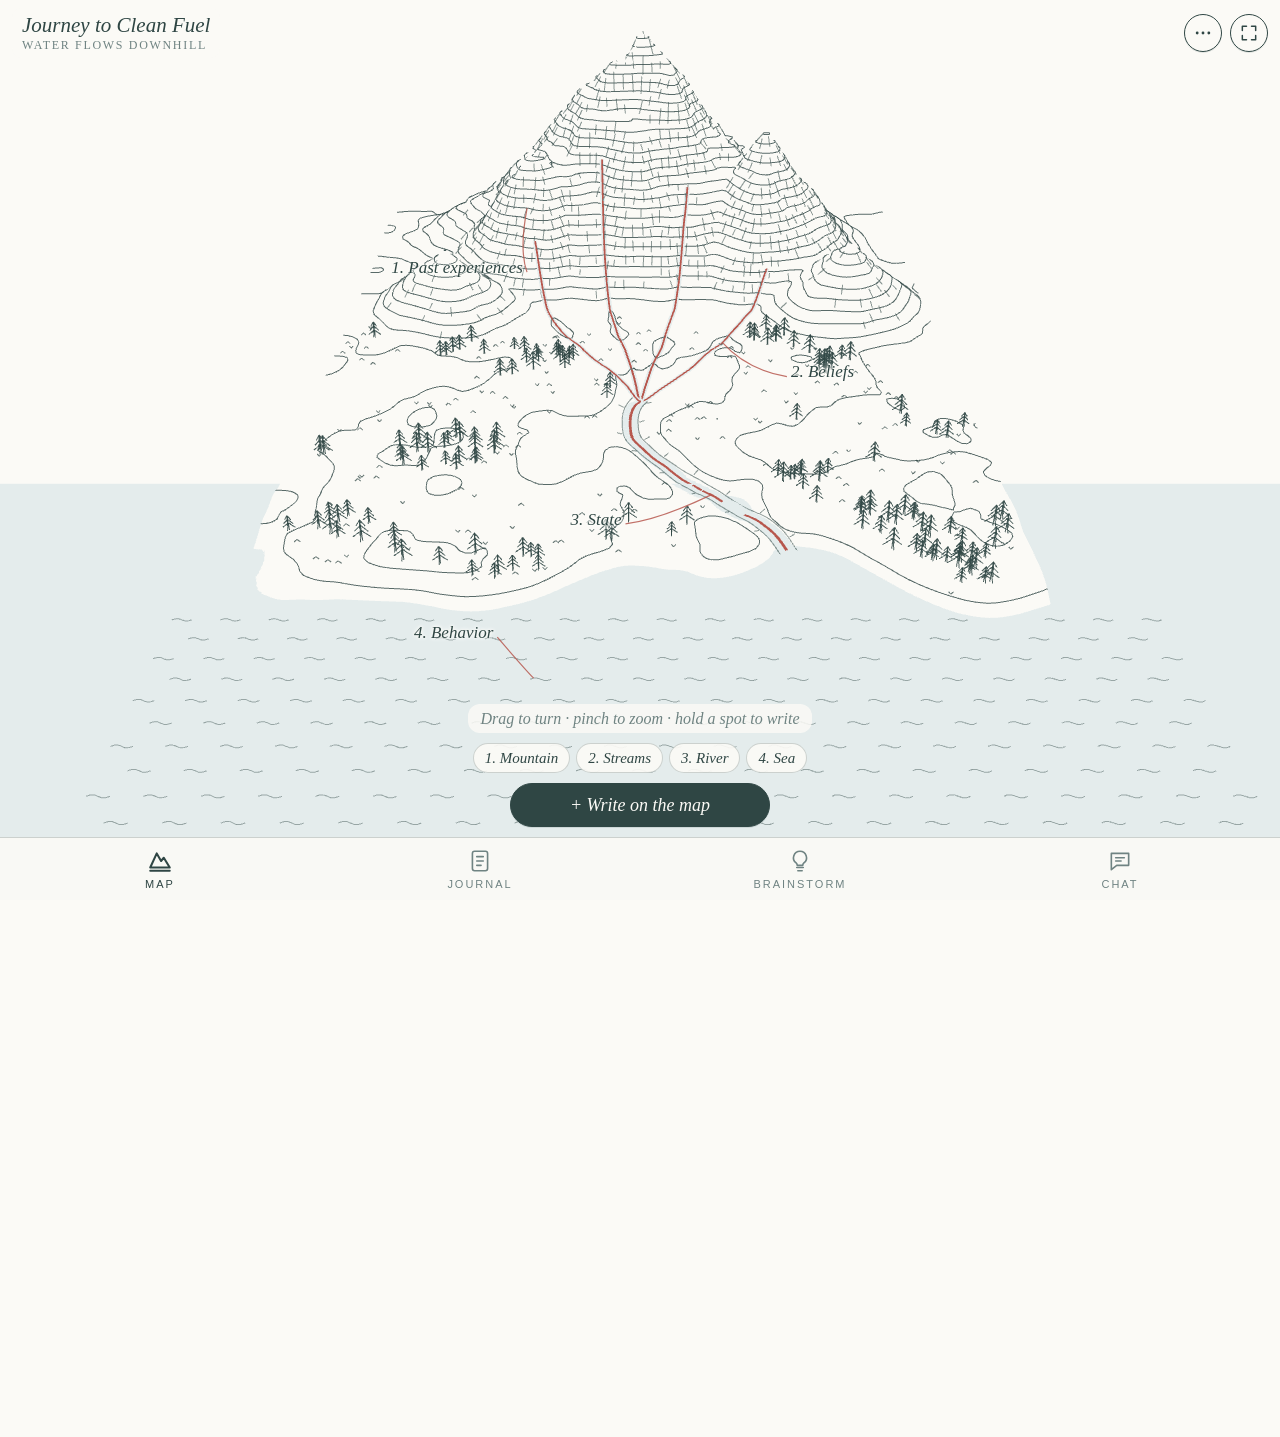
==== commit f1f520ce: "Journey: fix Chat getting stuck after an error Error notices were stored in the conversation and sen" ====
--- a/journey/index.html
+++ b/journey/index.html
@@ -211,7 +211,10 @@
   .msg.assistant .bub b { font-weight: 600; }
   .msg.assistant .bub .cursor { display: inline-block; width: 8px; height: 16px; background: var(--red); vertical-align: -2px; margin-left: 2px; animation: blink 1s steps(2) infinite; }
   @keyframes blink { to { opacity: 0; } }
-  .msg .sys { color: var(--red); font-size: 13px; font-family: var(--ui); padding: 6px 0 0 14px; }
+  .msg .sys { color: var(--red); font-size: 13px; font-family: var(--ui); padding: 6px 0 0 14px; line-height: 1.4; }
+  .msg .sys button { margin-left: 6px; height: 28px; padding: 0 12px; border-radius: 14px; border: 1px solid var(--red); background: var(--card); color: var(--red); font-family: var(--serif); font-style: italic; font-size: 14px; }
+  .msg.assistant .bub .wait { color: var(--ink-soft); }
+  #chat::before { content: ''; position: absolute; left: 0; right: 0; top: 0; z-index: 1; height: calc(var(--safe-top) + 84px); background: linear-gradient(var(--paper) 78%, rgba(251,250,246,0)); pointer-events: none; }
   .ecard { margin: 10px 0 4px; border: 1px dashed var(--ink-soft); border-radius: 12px; padding: 10px 12px; background: #fff; font-style: normal; }
   .ecard .et { font-family: var(--serif); font-style: italic; font-size: 17px; line-height: 1.3; }
   .ecard .em { display: flex; gap: 8px; align-items: center; flex-wrap: wrap; margin-top: 8px; font: 11px/1 var(--ui); letter-spacing: .1em; text-transform: uppercase; color: var(--ink-soft); }
@@ -235,7 +238,7 @@
   .composer button svg { width: 22px; height: 22px; fill: none; stroke: currentColor; stroke-width: 2; stroke-linecap: round; stroke-linejoin: round; }
   .composer button.stop { background: var(--red); }
   .composer button:disabled { opacity: .4; }
-  .bottom.chatmode { bottom: var(--kb, 0px); }
+  .bottom.chatmode { bottom: var(--kb, 0px); padding-top: 26px; background: linear-gradient(rgba(251,250,246,0), var(--paper) 26px); }
   .sheet input[type=password], .sheet input[type=text], .sheet select {
     width: 100%; border: 1px solid var(--ink); border-radius: 12px; background: #fff; padding: 10px 12px; font-size: 16px; outline: none; -webkit-appearance: none;
   }
@@ -1277,6 +1280,9 @@
   const CS_KEY = 'journey-chat-settings-v1';
   let cs = { key: '', model: 'claude-opus-5-5', share: true, teach: '' };
   try { Object.assign(cs, JSON.parse(localStorage.getItem(CS_KEY) || '{}')); } catch (e) {}
+  // A pasted key can pick up spaces, line breaks or invisible characters, which make the request fail before it is sent.
+  const cleanKey = k => String(k || '').replace(/[^\x21-\x7e]/g, '');
+  cs.key = cleanKey(cs.key);
   function saveCs() { try { localStorage.setItem(CS_KEY, JSON.stringify(cs)); } catch (e) {} }
 
   const GUIDE_SYSTEM = `You are the guide inside "Journey to Clean Fuel", a private iPhone journaling app. The person talking to you is a high achiever using the app to uncover their dirty fuel and move toward clean fuel. You are warm, direct, unhurried and plain-spoken, like a good coach talking to a friend over coffee. No hype, no therapy jargon, no lectures. You are not Jude Fredman and never claim to be him; you teach his method faithfully and credit it as his when relevant.
@@ -1338,6 +1344,7 @@
     const out = [];
     const src = data.chat.slice(-40);
     for (const m of src) {
+      if (m.role !== 'user' && m.role !== 'assistant') continue; // error notices stay on the phone
       if (!m.content || !m.content.trim()) continue;
       if (out.length && out[out.length - 1].role === m.role) out[out.length - 1].content += '\n\n' + m.content;
       else out.push({ role: m.role, content: m.content });
@@ -1352,20 +1359,21 @@
     const body = { model: cs.model, max_tokens: 8000, stream: true, system: sys, messages: apiMessages(), output_config: { effort: 'medium' } };
     const headers = { 'content-type': 'application/json', 'x-api-key': cs.key, 'anthropic-version': '2026-10-21', 'anthropic-dangerous-direct-browser-access': 'true' };
     if (cs.model !== 'claude-haiku-5-5') { body.fallbacks = 'default'; headers['anthropic-beta'] = 'server-side-fallback-2026-07-01'; }
-    streaming = new AbortController();
-    const res = await fetch('https://api.anthropic.com/v1/messages', { method: 'POST', headers, body: JSON.stringify(body), signal: streaming.signal });
+    const unreachable = e => { if (e.name === 'AbortError') throw e; throw new Error('Lost the connection to Claude. Check your signal and try again.'); };
+    const res = await fetch('https://api.anthropic.com/v1/messages', { method: 'POST', headers, body: JSON.stringify(body), signal: streaming.signal }).catch(unreachable);
     if (!res.ok) {
       let msg = res.status + ' ' + res.statusText;
       try { const j = await res.json(); if (j.error && j.error.message) msg = j.error.message; } catch (e) {}
       if (res.status === 401) msg = 'That API key was rejected. Check it in Chat settings.';
       if (res.status === 429) msg = 'Rate limit or credit limit reached on your Anthropic account. Try again in a moment.';
+      if (res.status >= 500) msg = 'Claude is busy right now. Try again in a moment.';
       throw new Error(msg);
     }
     const reader = res.body.getReader(), dec = new TextDecoder();
     let buf = '', text = '', stop = null;
     const last = data.chat[data.chat.length - 1];
     while (true) {
-      const { value, done } = await reader.read(); if (done) break;
+      const { value, done } = await reader.read().catch(unreachable); if (done) break;
       buf += dec.decode(value, { stream: true });
       const parts = buf.split('\n\n'); buf = parts.pop();
       for (const part of parts) {
@@ -1378,6 +1386,7 @@
         }
       }
     }
+    if (stop !== 'refusal' && !text.trim()) throw new Error('The guide came back with nothing. Try again.');
     if (stop === 'refusal' && !text.trim()) throw new Error('The model declined to answer that one. Try putting it another way.');
     if (stop === 'max_tokens') text += '\n\n(…I ran out of room there. Say "go on" if you want the rest.)';
     last.content = text.trim();
@@ -1387,8 +1396,20 @@
     if (!text || streaming) return;
     if (!cs.key) { show('chatSettingsSheet'); return; }
     $('chatInput').value = ''; autoGrow();
+    while (data.chat.length && data.chat[data.chat.length - 1].role === 'sys') data.chat.pop();
     data.chat.push({ role: 'user', content: text, t: Date.now() });
+    await runGuide();
+  }
+  // Ask again for the message that failed, without typing it a second time.
+  async function retryChat() {
+    if (streaming) return;
+    while (data.chat.length && data.chat[data.chat.length - 1].role === 'sys') data.chat.pop();
+    if (!data.chat.length || data.chat[data.chat.length - 1].role !== 'user') { save(); renderChat(true); return; }
+    await runGuide();
+  }
+  async function runGuide() {
     data.chat.push({ role: 'assistant', content: '', t: Date.now() });
+    streaming = new AbortController();
     save(); renderChat(true); setSending(true);
     try {
       if (!navigator.onLine) throw new Error('No connection. Chat needs internet; everything else in the app works offline.');
@@ -1421,7 +1442,7 @@
       if (lines.length > 1 && lines.every(l => /^\s*[-•]\s+/.test(l))) return '<ul>' + lines.map(l => '<li>' + inline(l.replace(/^\s*[-•]\s+/, '')) + '</li>').join('') + '</ul>';
       return '<p>' + inline(p).replace(/\n/g, '<br>') + '</p>';
     }).join('');
-    let html = paras + (live ? '<span class="cursor"></span>' : '');
+    let html = live && !text.trim() ? '<p class="wait">Thinking<span class="cursor"></span></p>' : paras + (live ? '<span class="cursor"></span>' : '');
     cards.forEach((c, i) => {
       const L = LEVELS[c.level] || LEVELS.state; const added = (m.added || {})[i];
       html += `<div class="ecard"><div class="et">${esc(c.text)}</div><div class="em"><span>${L.n}. ${L.where}${c.fuel ? ' · ' + c.fuel + ' fuel' : ''}</span>` +
@@ -1464,13 +1485,14 @@
     data.chat.forEach((m, idx) => {
       const live = streaming && idx === data.chat.length - 1 && m.role === 'assistant';
       if (m.role === 'user') html += `<div class="msg user"><div class="bub">${esc(m.content)}</div></div>`;
-      else if (m.role === 'sys') html += `<div class="msg assistant"><div class="sys">${esc(m.content)}</div></div>`;
+      else if (m.role === 'sys') html += `<div class="msg assistant"><div class="sys">${esc(m.content)}${idx === data.chat.length - 1 && idx > 0 && data.chat[idx - 1].role === 'user' && cs.key ? ' <button id="chatRetry">Try again</button>' : ''}</div></div>`;
       else html += `<div class="msg assistant"><div class="bub" data-idx="${idx}">${renderAssistant(m, idx, live)}</div></div>`;
     });
     box.innerHTML = html;
     $('chatNew').addEventListener('click', () => { if (streaming) streaming.abort(); if (!data.chat.length || confirm('Start a new conversation? The old one is cleared.')) { data.chat = []; save(); renderChat(); } });
     $('chatSettings').addEventListener('click', openChatSettings);
     const su = $('chatSetup'); if (su) su.addEventListener('click', openChatSettings);
+    const rt = $('chatRetry'); if (rt) rt.addEventListener('click', retryChat);
     box.querySelectorAll('[data-starter]').forEach(b => b.addEventListener('click', () => sendChat(STARTERS[+b.dataset.starter])));
     if (!data.chat.length) box.scrollTop = 0; else if (toBottom || nearBottom) scrollChat(toBottom);
   }
@@ -1489,7 +1511,7 @@
   }
   $('csCancel').addEventListener('click', closeSheets);
   $('csSave').addEventListener('click', () => {
-    cs.key = $('csKey').value.trim(); cs.model = $('csModel').value; cs.share = $('csShare').checked; cs.teach = $('csTeach').value;
+    cs.key = cleanKey($('csKey').value); cs.model = $('csModel').value; cs.share = $('csShare').checked; cs.teach = $('csTeach').value;
     saveCs(); closeSheets(); if (tab === 'chat') renderChat();
   });
   window.addEventListener('online', () => { if (tab === 'chat') renderChat(); });
